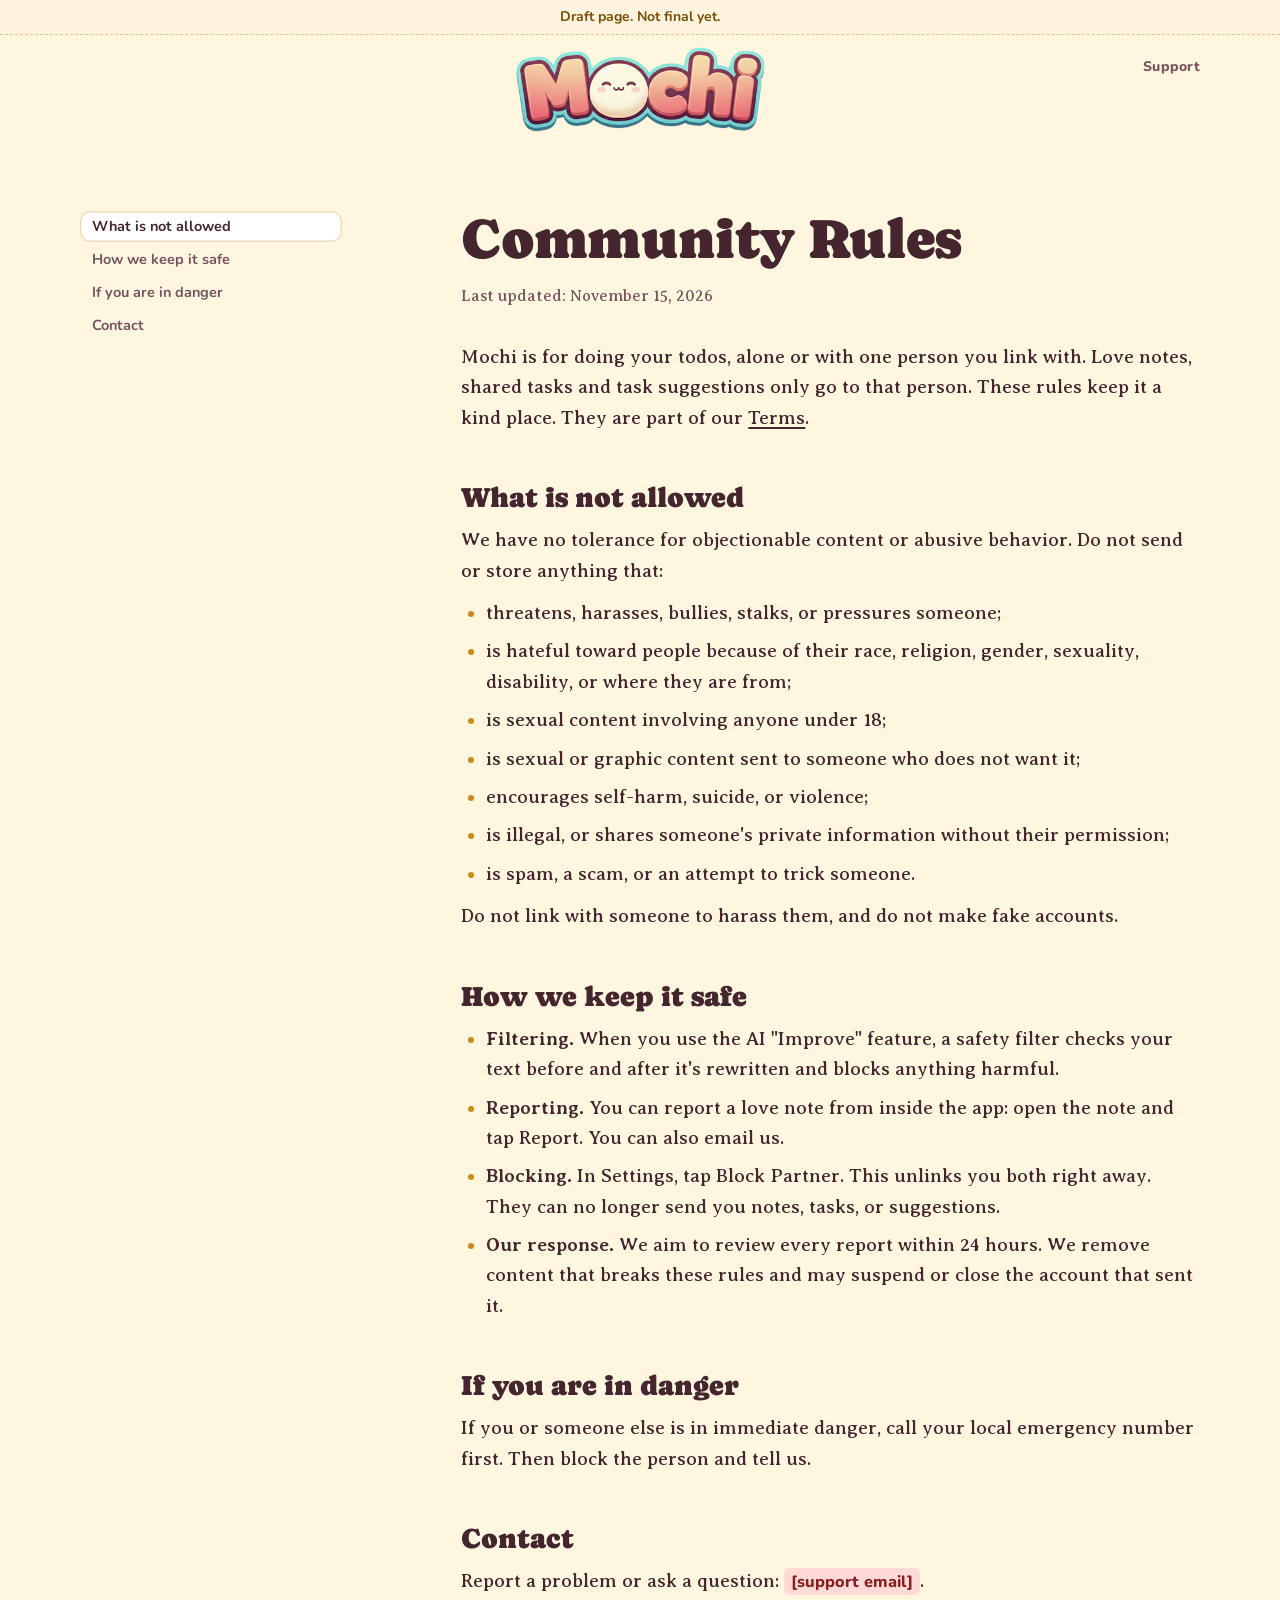
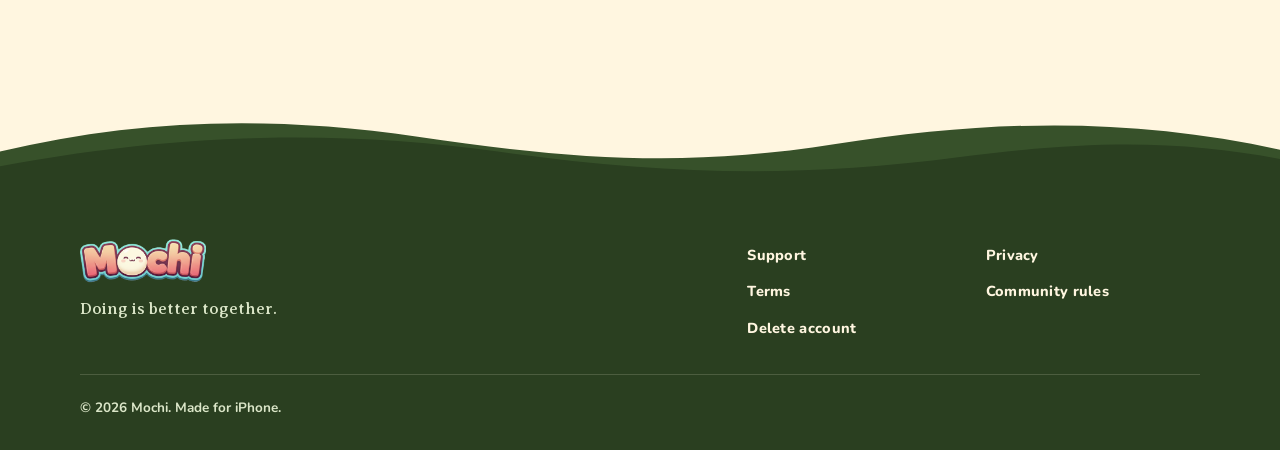
==== community/index.html @ d1d91e01 "Publish 2026-11-16 07:03" ====
<!DOCTYPE html><html lang="en"><head><meta charset="utf-8"><meta name="viewport" content="width=device-width, initial-scale=1, viewport-fit=cover"><title>Community rules · Mochi</title><meta name="description" content="The rules for notes and shared tasks in Mochi, and how to report or block."><meta name="robots" content="noindex"><link rel="canonical" href="https://mochitodo.com/community/"><meta property="og:title" content="Community rules"><meta property="og:description" content="The rules for notes and shared tasks in Mochi, and how to report or block."><meta property="og:type" content="website"><meta property="og:image" content="https://mochitodo.com/images/icon.jpg"><meta name="theme-color" content="#fff6e0"><link rel="icon" type="image/png" href="/favicon.png"><link rel="apple-touch-icon" href="/apple-touch-icon.png"><link rel="stylesheet" href="/_astro/Base._GW2SU9n.css"></head><body><div class="draft-banner" role="note">Draft page. Not final yet.</div><header class="site-header" data-astro-cid-nen7h5rs><div class="wrap bar" data-astro-cid-nen7h5rs><a class="brand" href="/" aria-label="Mochi home" data-astro-cid-nen7h5rs><img src="/images/logotype.png" alt="Mochi" width="118" height="41" data-astro-cid-nen7h5rs></a><nav aria-label="Main" data-astro-cid-nen7h5rs><a class="far" href="/support/" data-astro-cid-nen7h5rs>Support</a></nav></div></header><script>
  // The logo starts big at the top of the page and shrinks to its header size over the first
  // stretch of scrolling. Only the picture scales: the header's height never changes, so the
  // page under it never jumps. --logo-k is the scale, set straight from the scroll position.
  (function () {
    var header = document.querySelector(".site-header");
    if (!header) return;
    var waiting = false;
    function size() {
      waiting = false;
      var big = parseFloat(getComputedStyle(header).getPropertyValue("--logo-big")) || 1;
      var p = Math.min(Math.max(window.pageYOffset / 140, 0), 1);
      header.style.setProperty("--logo-k", (big - (big - 1) * p).toFixed(3));
    }
    function ask() { if (!waiting) { waiting = true; requestAnimationFrame(size); } }
    window.addEventListener("scroll", ask, { passive: true });
    window.addEventListener("resize", ask);
    size();
  })();
</script><main><div class="wrap reading"><nav class="reading-toc" id="toc" aria-label="On this page"></nav><article class="prose" id="prose"><h1>Community Rules</h1><p class="updated">Last updated: November 15, 2026</p><p>Mochi is for doing your todos, alone or with one person you link with. Love notes, shared tasks and task suggestions only go to that person. These rules keep it a kind place. They are part of our <a href="/eula/">Terms</a>.</p><h2>What is not allowed</h2><p>We have no tolerance for objectionable content or abusive behavior. Do not send or store anything that:</p><ul><li>threatens, harasses, bullies, stalks, or pressures someone;</li><li>is hateful toward people because of their race, religion, gender, sexuality, disability, or where they are from;</li><li>is sexual content involving anyone under 18;</li><li>is sexual or graphic content sent to someone who does not want it;</li><li>encourages self-harm, suicide, or violence;</li><li>is illegal, or shares someone's private information without their permission;</li><li>is spam, a scam, or an attempt to trick someone.</li></ul><p>Do not link with someone to harass them, and do not make fake accounts.</p><h2>How we keep it safe</h2><ul><li><b>Filtering.</b> When you use the AI "Improve" feature, a safety filter checks your text before and after it's rewritten and blocks anything harmful.</li><li><b>Reporting.</b> You can report a love note from inside the app: open the note and tap Report. You can also email us.</li><li><b>Blocking.</b> In Settings, tap Block Partner. This unlinks you both right away. They can no longer send you notes, tasks, or suggestions.</li><li><b>Our response.</b> We aim to review every report within 24 hours. We remove content that breaks these rules and may suspend or close the account that sent it.</li></ul><h2>If you are in danger</h2><p>If you or someone else is in immediate danger, call your local emergency number first. Then block the person and tell us.</p><h2>Contact</h2><p>Report a problem or ask a question: <mark class="todo">[support email]</mark>.</p></article></div></main><footer class="site-footer" data-astro-cid-jo6i4kqk><div class="edge" data-astro-cid-jo6i4kqk><div class="hill" aria-hidden="true" data-astro-cid-fsosadq3><svg viewBox="0 0 1440 90" preserveAspectRatio="none" data-astro-cid-fsosadq3><path fill="var(--moss)" d="M0 46C150 12 300 6 470 30c170 24 300 34 470 8 170-26 330-30 500 6V90H0z" data-astro-cid-fsosadq3></path></svg><svg viewBox="0 0 1440 90" preserveAspectRatio="none" data-astro-cid-fsosadq3><path fill="var(--moss-deep)" d="M0 62C200 26 380 22 560 46c180 24 330 30 520 6 150-19 250-18 360 2V90H0z" data-astro-cid-fsosadq3></path></svg></div></div><div class="ground" data-astro-cid-jo6i4kqk><div class="wrap inner" data-astro-cid-jo6i4kqk><div class="who" data-astro-cid-jo6i4kqk><img src="/images/logotype.png" alt="Mochi" width="126" height="44" data-astro-cid-jo6i4kqk><p id="foot-line" data-astro-cid-jo6i4kqk>Doing is better together.</p></div><nav aria-label="Footer" data-astro-cid-jo6i4kqk><ul data-astro-cid-jo6i4kqk><li data-astro-cid-jo6i4kqk><a href="/support/" data-astro-cid-jo6i4kqk>Support</a></li><li data-astro-cid-jo6i4kqk><a href="/privacy/" data-astro-cid-jo6i4kqk>Privacy</a></li><li data-astro-cid-jo6i4kqk><a href="/eula/" data-astro-cid-jo6i4kqk>Terms</a></li><li data-astro-cid-jo6i4kqk><a href="/community/" data-astro-cid-jo6i4kqk>Community rules</a></li><li data-astro-cid-jo6i4kqk><a href="/delete-account/" data-astro-cid-jo6i4kqk>Delete account</a></li></ul></nav><p class="fine" data-astro-cid-jo6i4kqk>© 2026 Mochi. Made for iPhone.</p></div></div></footer></body></html><script>
(function () {
  var toc = document.getElementById("toc"), prose = document.getElementById("prose");
  var heads = Array.prototype.filter.call(prose.querySelectorAll("h2"), function (h) { return !h.closest(".short"); });
  if (heads.length < 3) { toc.remove(); prose.style.gridColumn = "3 / span 8"; return; }
  var list = document.createElement("ol"), links = [];
  heads.forEach(function (h, i) {
    if (!h.id) h.id = (h.textContent || "part-" + i).toLowerCase().replace(/[^a-z0-9]+/g, "-").replace(/^-|-$/g, "");
    var a = document.createElement("a");
    a.href = "#" + h.id;
    a.textContent = h.textContent.replace(/^\d+\.\s*/, "");
    var li = document.createElement("li"); li.appendChild(a); list.appendChild(li); links.push(a);
  });
  toc.appendChild(list);
  // Mark the part being read: the last heading that has passed the top third of the window.
  var ticking = false;
  function mark() {
    ticking = false;
    var line = window.innerHeight * 0.33, current = 0;
    heads.forEach(function (h, i) { if (h.getBoundingClientRect().top < line) current = i; });
    links.forEach(function (a, i) { if (i === current) a.setAttribute("aria-current", "true"); else a.removeAttribute("aria-current"); });
  }
  window.addEventListener("scroll", function () { if (!ticking) { ticking = true; requestAnimationFrame(mark); } }, { passive: true });
  mark();
})();
</script>
---- _astro/Base._GW2SU9n.css ----
@font-face{font-family:Caprasimo;font-style:normal;font-display:swap;font-weight:400;src:url(/_astro/caprasimo-latin-400-normal.u3avbpQ7.woff2)format("woff2"),url(/_astro/caprasimo-latin-400-normal.CPOhBPz8.woff)format("woff")}@font-face{font-family:Averia Serif Libre;font-style:normal;font-display:swap;font-weight:400;src:url(/_astro/averia-serif-libre-latin-400-normal.B48ZlFjk.woff2)format("woff2"),url(/_astro/averia-serif-libre-latin-400-normal.YxHUUm7R.woff)format("woff")}@font-face{font-family:Averia Serif Libre;font-style:italic;font-display:swap;font-weight:400;src:url(/_astro/averia-serif-libre-latin-400-italic.D4iJQcRI.woff2)format("woff2"),url(/_astro/averia-serif-libre-latin-400-italic.CAQE7r4O.woff)format("woff")}@font-face{font-family:Averia Serif Libre;font-style:normal;font-display:swap;font-weight:700;src:url(/_astro/averia-serif-libre-latin-700-normal.Cs78DjWF.woff2)format("woff2"),url(/_astro/averia-serif-libre-latin-700-normal.CMD-jnEt.woff)format("woff")}@font-face{font-family:Permanent Marker;font-style:normal;font-display:swap;font-weight:400;src:url(/_astro/permanent-marker-latin-400-normal.BF23djCy.woff2)format("woff2"),url(/_astro/permanent-marker-latin-400-normal.BnZj5c41.woff)format("woff")}@font-face{font-family:Nunito;font-style:normal;font-display:swap;font-weight:700;src:url(/_astro/nunito-latin-700-normal.Dort48En.woff2)format("woff2"),url(/_astro/nunito-latin-700-normal.OcDqTBcA.woff)format("woff")}@font-face{font-family:Nunito;font-style:normal;font-display:swap;font-weight:800;src:url(/_astro/nunito-latin-800-normal.Dz8SOQK_.woff2)format("woff2"),url(/_astro/nunito-latin-800-normal.D-J0wlBY.woff)format("woff")}:root{--cream:#fff6e0;--cream-deep:#ffecc2;--paper:#fff;--ink:#45262f;--ink-soft:#775560;--line:#ecdcb8;--line-paper:#efe7da;--moss:#37512a;--moss-deep:#2a3f20;--moss-light:#56743c;--moss-ink:#dbe6c8;--leaf:#73d47d;--leaf-dark:#4fae5a;--leaf-ink:#143a22;--gold:#f5b329;--gold-dark:#cc8c14;--gold-ink:#4a2f00;--heart:#e8196a;--coral:#f0806f;--teal:#6fd3cd;--display:"Caprasimo", "Cooper Black", Georgia, serif;--text:"Averia Serif Libre", Georgia, "Times New Roman", serif;--ui:"Nunito", ui-rounded, -apple-system, BlinkMacSystemFont, "Helvetica Neue", Arial, sans-serif;--hand:"Permanent Marker", "Marker Felt", cursive;--mono:ui-monospace, "SF Mono", Menlo, monospace;--s1:4px;--s2:8px;--s3:12px;--s4:16px;--s5:24px;--s6:32px;--s7:48px;--s8:72px;--s9:112px;--wrap:1120px;--gutter:24px;--pad:clamp(20px, 4vw, 40px);--header:64px;--ease:cubic-bezier(.16, 1, .3, 1);--quick:.24s;--slow:.52s;--radius:22px;--focus:0 0 0 3px var(--cream), 0 0 0 6px var(--ink)}*,:before,:after{box-sizing:border-box}html{-webkit-text-size-adjust:100%;scroll-behavior:smooth;scroll-padding-top:calc(var(--header) + 20px);scrollbar-color:var(--gold) var(--cream-deep)}body{background:var(--cream);min-height:100dvh;color:var(--ink);font:400 19px/1.6 var(--text);-webkit-font-smoothing:antialiased;text-rendering:optimizelegibility;caret-color:var(--heart);accent-color:var(--heart);flex-direction:column;margin:0;display:flex}main{flex:1}::selection{background:var(--gold);color:var(--ink)}img,video{max-width:100%;height:auto;display:block}a{color:inherit;text-underline-offset:.18em;text-decoration-thickness:1.5px}a:hover{text-decoration-thickness:2.5px}button{font:inherit;color:inherit}:focus-visible{box-shadow:var(--focus);border-radius:8px;outline:none}[hidden]{display:none!important}h1,h2,h3{text-wrap:balance;margin:0}h1{font:400 clamp(40px, 6.2vw, 76px)/1.02 var(--display);letter-spacing:-.012em}h2{font:400 clamp(30px, 4vw, 46px)/1.06 var(--display);letter-spacing:-.008em}h3{font:700 21px/1.25 var(--text)}p{text-wrap:pretty;margin:0}strong,b{font-weight:700}.label{font:800 13px/1 var(--ui);letter-spacing:.08em;text-transform:uppercase}.wrap{width:100%;max-width:calc(var(--wrap) + 2 * var(--pad));padding-inline:var(--pad);margin-inline:auto}.grid{column-gap:var(--gutter);grid-template-columns:repeat(12,minmax(0,1fr));display:grid}.soft{color:var(--ink-soft)}.btn{--face:var(--leaf);--lip:var(--leaf-dark);--on:var(--leaf-ink);cursor:pointer;min-height:54px;font:800 15px/1 var(--ui);letter-spacing:.06em;text-transform:uppercase;color:var(--on);background:var(--face);box-shadow:0 5px 0 var(--lip);white-space:nowrap;transition:transform var(--quick) var(--ease), box-shadow var(--quick) var(--ease), background-color var(--quick) var(--ease);-webkit-tap-highlight-color:transparent;user-select:none;border:0;border-radius:999px;justify-content:center;align-items:center;gap:10px;padding:0 28px;text-decoration:none;display:inline-flex}.btn:hover{box-shadow:0 7px 0 var(--lip);transform:translateY(-2px)}.btn:active{box-shadow:0 1px 0 var(--lip);transition-duration:60ms;transform:translateY(4px)}.btn:focus-visible{box-shadow:0 5px 0 var(--lip), var(--focus);border-radius:999px}.btn.gold{--face:var(--gold);--lip:var(--gold-dark);--on:var(--gold-ink)}.btn.quiet{--face:var(--paper);--lip:var(--line);--on:var(--ink)}.btn.block{width:100%;display:flex}.btn.small{min-height:40px;box-shadow:0 4px 0 var(--lip);padding:0 18px;font-size:13px}.btn[aria-disabled=true],.btn:disabled{--face:#eadfc6;--lip:#cfc3a6;--on:#6b5a3c;cursor:default;pointer-events:none}.textlink{font:800 15px/1 var(--ui);letter-spacing:.02em}.draft-banner{color:#7a4f08;text-align:center;font:700 14px/1.3 var(--ui);background:#fdf3df;border-bottom:1.5px dashed #ebc77d;padding:8px 16px}mark.todo{color:#8a1f1f;font:800 .86em/1.2 var(--ui);background:#ffd9d6;border-radius:6px;padding:2px 7px}.reading{gap:var(--s7) var(--gutter);padding-block:var(--s8) var(--s9);grid-template-columns:minmax(0,1fr);display:grid}.reading-toc{display:none}.prose{max-width:68ch}.prose h1{margin-bottom:var(--s4);font-size:clamp(36px,5vw,56px)}.prose h2{font:400 28px/1.15 var(--display);letter-spacing:0;margin:var(--s7) 0 var(--s3);scroll-margin-top:calc(var(--header) + 24px)}.prose h3{font:700 20.5px/1.3 var(--text);margin:var(--s6) 0 var(--s2)}.prose p+p{margin-top:var(--s4)}.prose ul,.prose ol{margin:var(--s3) 0;padding-left:1.3em}.prose li+li{margin-top:var(--s2)}.prose li::marker{color:var(--gold-dark);font-weight:700}.prose .updated{color:var(--ink-soft);margin-bottom:var(--s6);font-size:16px}.prose .short{background:var(--paper);border:1.5px solid var(--line);border-radius:var(--radius);padding:var(--s5) var(--s5) var(--s5) var(--s6);margin-bottom:var(--s2);position:relative}.prose .short h2{font:400 24px/1.1 var(--display);margin:0 0 var(--s3)}.prose .short ul{margin:0;padding:0;list-style:none}.prose .short li{padding-left:34px;position:relative}.prose .short li:before{content:"";background:var(--leaf) url("data:image/svg+xml,%3Csvg xmlns='http://www.w3.org/2000/svg' viewBox='0 0 22 22'%3E%3Cpath d='M6 11.5l3.4 3.4L16.2 8' fill='none' stroke='%23143a22' stroke-width='2.4' stroke-linecap='round' stroke-linejoin='round'/%3E%3C/svg%3E") center/contain no-repeat;border-radius:7px;width:22px;height:22px;position:absolute;top:.2em;left:0}.prose .tablewrap{margin:var(--s4) 0;border:1.5px solid var(--line);background:var(--paper);border-radius:14px;overflow-x:auto}.prose table{border-collapse:collapse;width:100%;font-size:16.5px;line-height:1.5}.prose th,.prose td{text-align:left;vertical-align:top;border-bottom:1.5px solid var(--line-paper);padding:12px 16px}.prose tr:last-child td{border-bottom:0}.prose th{font:800 12.5px/1.2 var(--ui);letter-spacing:.08em;text-transform:uppercase;color:var(--ink-soft);background:#fffaf0}.prose td:first-child{font-weight:700}.prose .caps{font-size:16.5px}@media (width>=960px){.reading{grid-template-columns:repeat(12,minmax(0,1fr))}.reading-toc{top:calc(var(--header) + 32px);max-height:calc(100dvh - var(--header) - 64px);grid-column:1/span 3;align-self:start;display:block;position:sticky;overflow:auto}.reading-toc ol{gap:2px;margin:0;padding:0;list-style:none;display:grid}.reading-toc a{color:var(--ink-soft);font:700 14.5px/1.3 var(--ui);border-radius:10px;padding:6px 12px;text-decoration:none;display:block}.reading-toc a:hover{background:var(--cream-deep);color:var(--ink)}.reading-toc a[aria-current=true]{background:var(--paper);color:var(--ink);box-shadow:inset 0 0 0 1.5px var(--line)}.reading .prose{grid-column:5/span 8}}@media (prefers-reduced-motion:reduce){html{scroll-behavior:auto}*,:before,:after{transition-duration:1ms!important;animation-duration:1ms!important;animation-iteration-count:1!important}}.site-header[data-astro-cid-nen7h5rs]{--logo-big:2.1;z-index:20;background:var(--cream);margin-bottom:40px;position:sticky;top:0}.bar[data-astro-cid-nen7h5rs]{height:var(--header);grid-template-columns:1fr auto 1fr;align-items:center;display:grid}.brand[data-astro-cid-nen7h5rs]{grid-column:2}nav[data-astro-cid-nen7h5rs]{grid-column:3;justify-self:end;margin-right:-14px}.brand[data-astro-cid-nen7h5rs]{transition:transform var(--quick) var(--ease);border-radius:12px;display:block}.brand[data-astro-cid-nen7h5rs]:hover{transform:rotate(-3deg)scale(1.04)}.brand[data-astro-cid-nen7h5rs] img[data-astro-cid-nen7h5rs]{width:auto;height:41px;transform:scale(var(--logo-k,var(--logo-big)));transform-origin:50% 0}nav[data-astro-cid-nen7h5rs]{align-items:center;gap:4px;display:flex}nav[data-astro-cid-nen7h5rs] a[data-astro-cid-nen7h5rs]{height:40px;font:800 14px/1 var(--ui);letter-spacing:.02em;color:var(--ink-soft);transition:background-color var(--quick) var(--ease), color var(--quick) var(--ease);border-radius:999px;align-items:center;padding:0 14px;text-decoration:none;display:inline-flex}nav[data-astro-cid-nen7h5rs] a[data-astro-cid-nen7h5rs]:hover{background:var(--cream-deep);color:var(--ink)}nav[data-astro-cid-nen7h5rs] a[data-astro-cid-nen7h5rs]{white-space:nowrap}@media (width<=760px){.site-header[data-astro-cid-nen7h5rs]{--logo-big:1.7;margin-bottom:22px}nav[data-astro-cid-nen7h5rs] a[data-astro-cid-nen7h5rs].far{display:none}}.hill[data-astro-cid-fsosadq3]{height:clamp(40px,6.5vw,90px);margin-bottom:-1px;position:relative}.hill[data-astro-cid-fsosadq3] svg[data-astro-cid-fsosadq3]{width:100%;height:100%;display:block;position:absolute;inset:0}.edge[data-astro-cid-jo6i4kqk]{background:var(--cream)}.ground[data-astro-cid-jo6i4kqk]{background:var(--moss-deep);color:var(--cream);padding:var(--s7) 0 calc(var(--s6) + env(safe-area-inset-bottom))}.inner[data-astro-cid-jo6i4kqk]{gap:var(--s6) var(--gutter);grid-template-columns:repeat(12,minmax(0,1fr));align-items:start;display:grid}.who[data-astro-cid-jo6i4kqk]{grid-column:1/span 6}.who[data-astro-cid-jo6i4kqk] img[data-astro-cid-jo6i4kqk]{width:auto;height:44px}.who[data-astro-cid-jo6i4kqk] p[data-astro-cid-jo6i4kqk]{margin-top:var(--s3);color:var(--moss-ink);max-width:34ch;font-size:17px}nav[data-astro-cid-jo6i4kqk]{grid-column:8/span 5}ul[data-astro-cid-jo6i4kqk]{gap:6px var(--gutter);grid-template-columns:1fr 1fr;margin:0;padding:0;list-style:none;display:grid}a[data-astro-cid-jo6i4kqk]{font:800 14.5px/1.2 var(--ui);letter-spacing:.02em;color:var(--cream);padding:5px 0;text-decoration:none;display:inline-block}a[data-astro-cid-jo6i4kqk]:hover{text-underline-offset:4px;text-decoration:underline 2px}.fine[data-astro-cid-jo6i4kqk]{padding-top:var(--s5);color:var(--moss-ink);font:600 13.5px/1.4 var(--ui);border-top:1.5px solid #fff6e029;grid-column:1/-1}.site-footer :focus-visible{box-shadow:0 0 0 3px var(--moss-deep), 0 0 0 6px var(--cream)}@media (width<=720px){.who[data-astro-cid-jo6i4kqk],nav[data-astro-cid-jo6i4kqk]{grid-column:1/-1}}
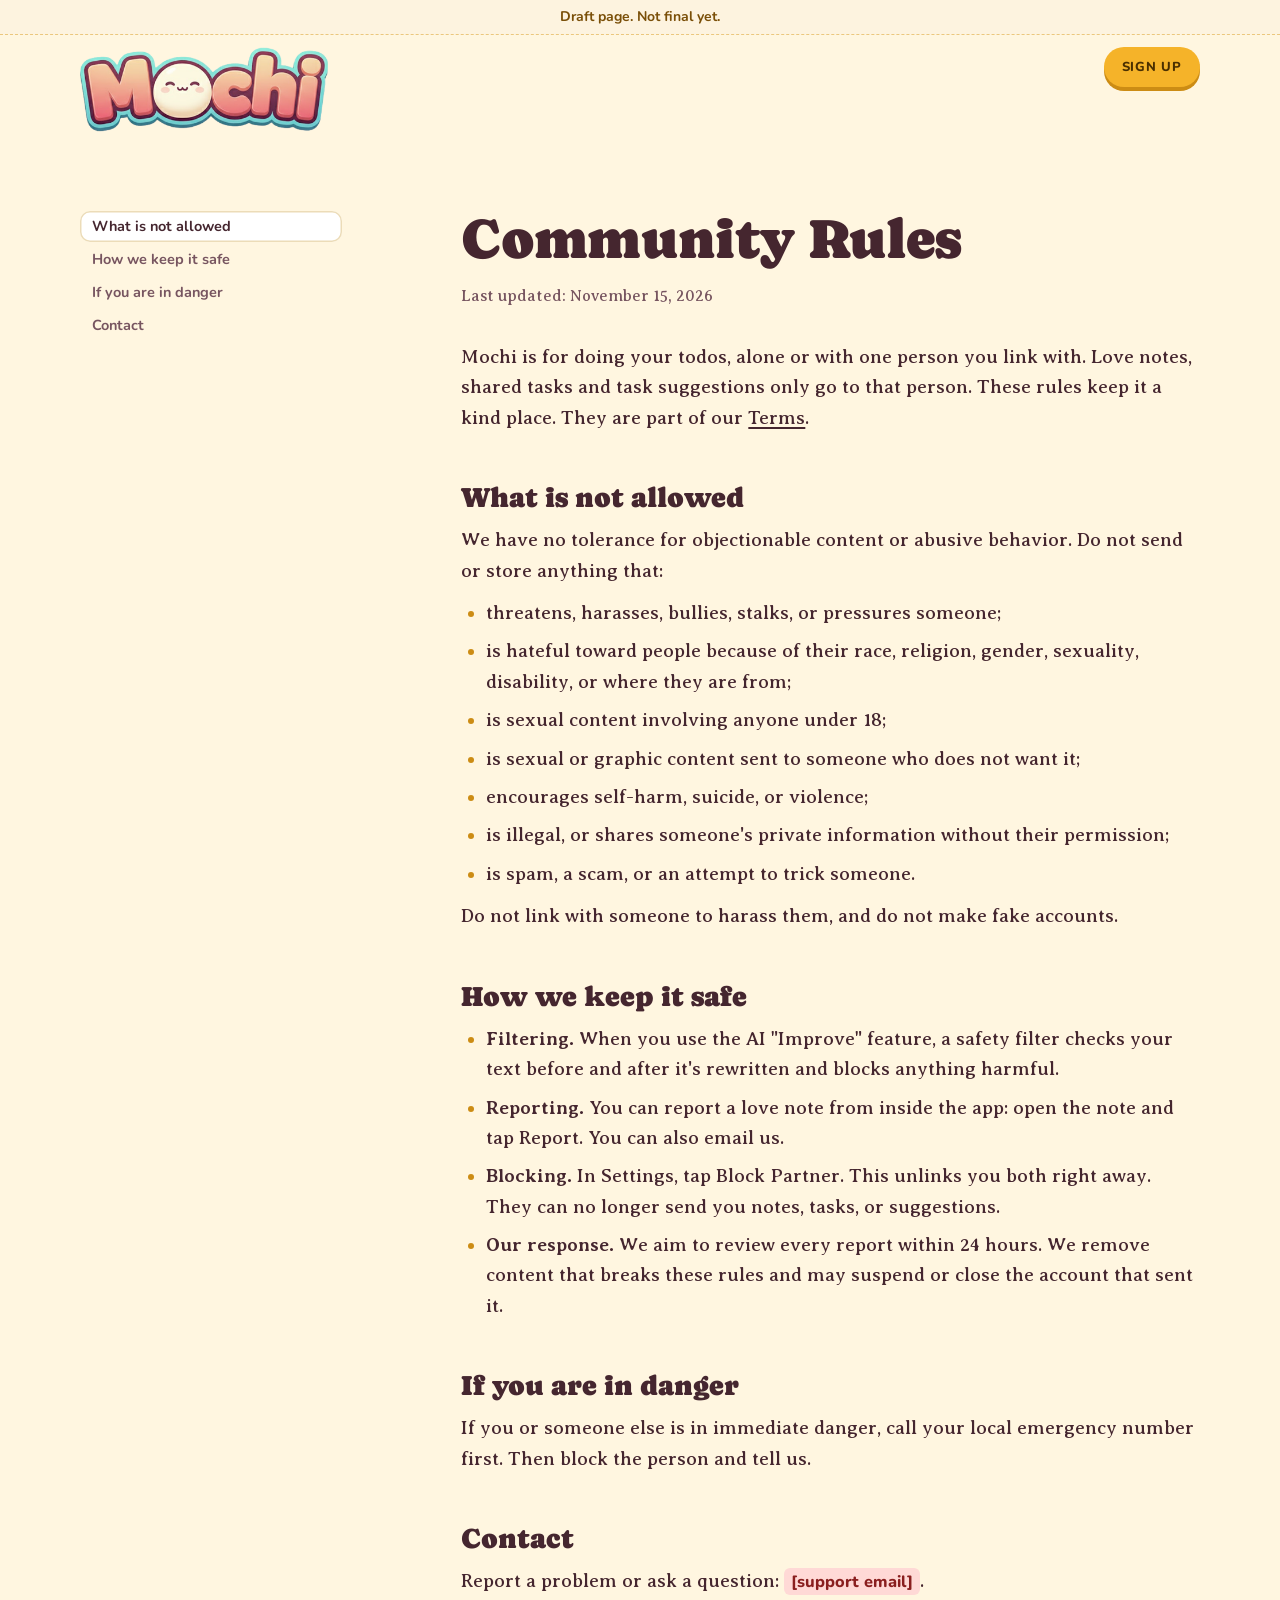
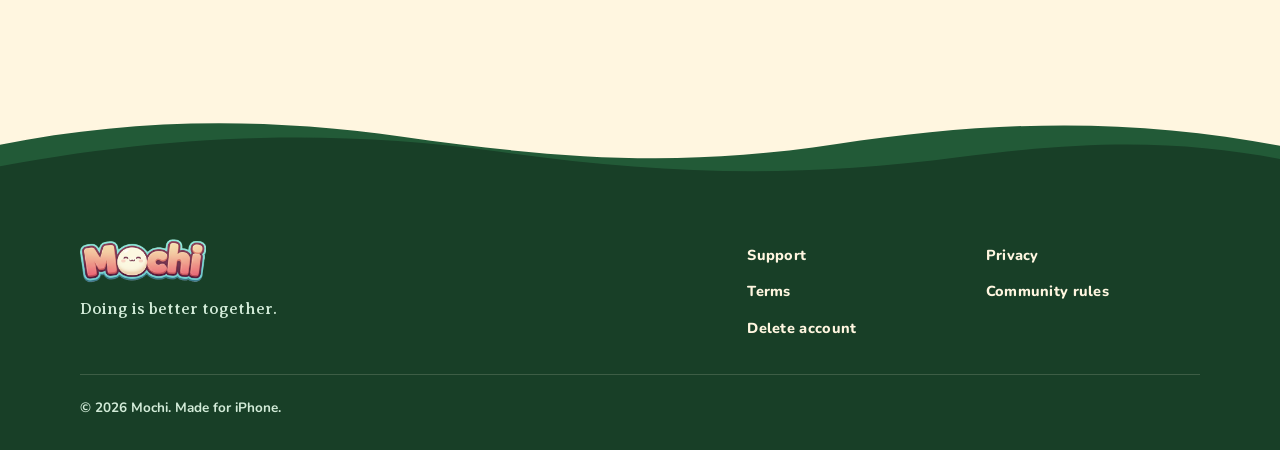
==== commit 435bc865: "Publish 2026-11-16 08:06" ====
--- a/community/index.html
+++ b/community/index.html
@@ -1,16 +1,24 @@
-<!DOCTYPE html><html lang="en"><head><meta charset="utf-8"><meta name="viewport" content="width=device-width, initial-scale=1, viewport-fit=cover"><title>Community rules · Mochi</title><meta name="description" content="The rules for notes and shared tasks in Mochi, and how to report or block."><meta name="robots" content="noindex"><link rel="canonical" href="https://mochitodo.com/community/"><meta property="og:title" content="Community rules"><meta property="og:description" content="The rules for notes and shared tasks in Mochi, and how to report or block."><meta property="og:type" content="website"><meta property="og:image" content="https://mochitodo.com/images/icon.jpg"><meta name="theme-color" content="#fff6e0"><link rel="icon" type="image/png" href="/favicon.png"><link rel="apple-touch-icon" href="/apple-touch-icon.png"><link rel="stylesheet" href="/_astro/Base._GW2SU9n.css"></head><body><div class="draft-banner" role="note">Draft page. Not final yet.</div><header class="site-header" data-astro-cid-nen7h5rs><div class="wrap bar" data-astro-cid-nen7h5rs><a class="brand" href="/" aria-label="Mochi home" data-astro-cid-nen7h5rs><img src="/images/logotype.png" alt="Mochi" width="118" height="41" data-astro-cid-nen7h5rs></a><nav aria-label="Main" data-astro-cid-nen7h5rs><a class="far" href="/support/" data-astro-cid-nen7h5rs>Support</a></nav></div></header><script>
+<!DOCTYPE html><html lang="en"><head><meta charset="utf-8"><meta name="viewport" content="width=device-width, initial-scale=1, viewport-fit=cover"><title>Community rules · Mochi</title><meta name="description" content="The rules for notes and shared tasks in Mochi, and how to report or block."><meta name="robots" content="noindex"><link rel="canonical" href="https://mochitodo.com/community/"><meta property="og:title" content="Community rules"><meta property="og:description" content="The rules for notes and shared tasks in Mochi, and how to report or block."><meta property="og:type" content="website"><meta property="og:image" content="https://mochitodo.com/images/icon.jpg"><meta name="theme-color" content="#fff6e0"><link rel="icon" type="image/png" href="/favicon.png"><link rel="apple-touch-icon" href="/apple-touch-icon.png"><link rel="stylesheet" href="/_astro/Base.DUYU4nqW.css"></head><body><div class="draft-banner" role="note">Draft page. Not final yet.</div><header class="site-header" data-astro-cid-nen7h5rs><div class="wrap bar" data-astro-cid-nen7h5rs><a class="brand" href="/" aria-label="Mochi home" data-astro-cid-nen7h5rs><img src="/images/logotype.png" alt="Mochi" width="118" height="41" data-astro-cid-nen7h5rs></a><nav aria-label="Main" data-astro-cid-nen7h5rs><a class="far" href="/support/" data-astro-cid-nen7h5rs>Support</a><a class="btn gold small nav-cta" href="/#get" data-request-access tabindex="-1" aria-hidden="true" data-astro-cid-nen7h5rs>Sign up</a></nav></div></header><script>
   // The logo starts big at the top of the page and shrinks to its header size over the first
   // stretch of scrolling. Only the picture scales: the header's height never changes, so the
   // page under it never jumps. --logo-k is the scale, set straight from the scroll position.
   (function () {
     var header = document.querySelector(".site-header");
     if (!header) return;
-    var waiting = false;
+    var waiting = false, cta = header.querySelector(".nav-cta"), support = header.querySelector("nav a.far");
+    var hero = document.querySelector(".hero");
     function size() {
       waiting = false;
       var big = parseFloat(getComputedStyle(header).getPropertyValue("--logo-big")) || 1;
       var p = Math.min(Math.max(window.pageYOffset / 140, 0), 1);
       header.style.setProperty("--logo-k", (big - (big - 1) * p).toFixed(3));
+      // Past the hero (or the first stretch of a page without one): swap Support for the button.
+      if (!cta) return;
+      var past = hero ? hero.getBoundingClientRect().bottom < header.offsetHeight : window.pageYOffset > 320;
+      if (past === header.classList.contains("cta-on")) return;
+      header.classList.toggle("cta-on", past);
+      cta.setAttribute("aria-hidden", past ? "false" : "true"); cta.tabIndex = past ? 0 : -1;
+      if (support) { support.setAttribute("aria-hidden", past ? "true" : "false"); support.tabIndex = past ? -1 : 0; }
     }
     function ask() { if (!waiting) { waiting = true; requestAnimationFrame(size); } }
     window.addEventListener("scroll", ask, { passive: true });
--- a/_astro/Base.DUYU4nqW.css
+++ b/_astro/Base.DUYU4nqW.css
@@ -0,0 +1 @@
+@font-face{font-family:Caprasimo;font-style:normal;font-display:swap;font-weight:400;src:url(/_astro/caprasimo-latin-400-normal.u3avbpQ7.woff2)format("woff2"),url(/_astro/caprasimo-latin-400-normal.CPOhBPz8.woff)format("woff")}@font-face{font-family:Averia Serif Libre;font-style:normal;font-display:swap;font-weight:400;src:url(/_astro/averia-serif-libre-latin-400-normal.B48ZlFjk.woff2)format("woff2"),url(/_astro/averia-serif-libre-latin-400-normal.YxHUUm7R.woff)format("woff")}@font-face{font-family:Averia Serif Libre;font-style:italic;font-display:swap;font-weight:400;src:url(/_astro/averia-serif-libre-latin-400-italic.D4iJQcRI.woff2)format("woff2"),url(/_astro/averia-serif-libre-latin-400-italic.CAQE7r4O.woff)format("woff")}@font-face{font-family:Averia Serif Libre;font-style:normal;font-display:swap;font-weight:700;src:url(/_astro/averia-serif-libre-latin-700-normal.Cs78DjWF.woff2)format("woff2"),url(/_astro/averia-serif-libre-latin-700-normal.CMD-jnEt.woff)format("woff")}@font-face{font-family:Permanent Marker;font-style:normal;font-display:swap;font-weight:400;src:url(/_astro/permanent-marker-latin-400-normal.BF23djCy.woff2)format("woff2"),url(/_astro/permanent-marker-latin-400-normal.BnZj5c41.woff)format("woff")}@font-face{font-family:Nunito;font-style:normal;font-display:swap;font-weight:700;src:url(/_astro/nunito-latin-700-normal.Dort48En.woff2)format("woff2"),url(/_astro/nunito-latin-700-normal.OcDqTBcA.woff)format("woff")}@font-face{font-family:Nunito;font-style:normal;font-display:swap;font-weight:800;src:url(/_astro/nunito-latin-800-normal.Dz8SOQK_.woff2)format("woff2"),url(/_astro/nunito-latin-800-normal.D-J0wlBY.woff)format("woff")}:root{--cream:#fff6e0;--cream-deep:#ffecc2;--paper:#fff;--ink:#45262f;--ink-soft:#775560;--line:#ecdcb8;--line-paper:#efe7da;--moss:#225a37;--moss-deep:#183f27;--moss-light:#33794b;--moss-ink:#d2ebd8;--leaf:#73d47d;--leaf-dark:#4fae5a;--leaf-ink:#143a22;--gold:#f5b329;--gold-dark:#cc8c14;--gold-ink:#4a2f00;--heart:#e8196a;--coral:#f0806f;--teal:#6fd3cd;--display:"Caprasimo", "Cooper Black", Georgia, serif;--text:"Averia Serif Libre", Georgia, "Times New Roman", serif;--ui:"Nunito", ui-rounded, -apple-system, BlinkMacSystemFont, "Helvetica Neue", Arial, sans-serif;--hand:"Permanent Marker", "Marker Felt", cursive;--mono:ui-monospace, "SF Mono", Menlo, monospace;--s1:4px;--s2:8px;--s3:12px;--s4:16px;--s5:24px;--s6:32px;--s7:48px;--s8:72px;--s9:112px;--wrap:1120px;--gutter:24px;--pad:clamp(20px, 4vw, 40px);--header:64px;--ease:cubic-bezier(.16, 1, .3, 1);--quick:.24s;--slow:.52s;--radius:22px;--focus:0 0 0 3px var(--cream), 0 0 0 6px var(--ink)}*,:before,:after{box-sizing:border-box}html{-webkit-text-size-adjust:100%;scroll-behavior:smooth;scroll-padding-top:calc(var(--header) + 20px);scrollbar-color:var(--gold) var(--cream-deep)}body{background:var(--cream);min-height:100dvh;color:var(--ink);font:400 19px/1.6 var(--text);-webkit-font-smoothing:antialiased;text-rendering:optimizelegibility;caret-color:var(--heart);accent-color:var(--heart);flex-direction:column;margin:0;display:flex}main{flex:1}::selection{background:var(--gold);color:var(--ink)}img,video{max-width:100%;height:auto;display:block}a{color:inherit;text-underline-offset:.18em;text-decoration-thickness:1.5px}a:hover{text-decoration-thickness:2.5px}button{font:inherit;color:inherit}:focus-visible{box-shadow:var(--focus);border-radius:8px;outline:none}[hidden]{display:none!important}h1,h2,h3{text-wrap:balance;margin:0}h1{font:400 clamp(40px, 6.2vw, 76px)/1.02 var(--display);letter-spacing:-.012em}h2{font:400 clamp(30px, 4vw, 46px)/1.06 var(--display);letter-spacing:-.008em}h3{font:700 21px/1.25 var(--text)}p{text-wrap:pretty;margin:0}strong,b{font-weight:700}.label{font:800 13px/1 var(--ui);letter-spacing:.08em;text-transform:uppercase}.wrap{width:100%;max-width:calc(var(--wrap) + 2 * var(--pad));padding-inline:var(--pad);margin-inline:auto}.grid{column-gap:var(--gutter);grid-template-columns:repeat(12,minmax(0,1fr));display:grid}.soft{color:var(--ink-soft)}.btn{--face:var(--leaf);--lip:var(--leaf-dark);--on:var(--leaf-ink);cursor:pointer;min-height:54px;font:800 15px/1 var(--ui);letter-spacing:.06em;text-transform:uppercase;color:var(--on);background:var(--face);box-shadow:0 5px 0 var(--lip);white-space:nowrap;transition:transform var(--quick) var(--ease), box-shadow var(--quick) var(--ease), background-color var(--quick) var(--ease);-webkit-tap-highlight-color:transparent;user-select:none;border:0;border-radius:999px;justify-content:center;align-items:center;gap:10px;padding:0 28px;text-decoration:none;display:inline-flex}.btn:hover{box-shadow:0 7px 0 var(--lip);transform:translateY(-2px)}.btn:active{box-shadow:0 1px 0 var(--lip);transition-duration:60ms;transform:translateY(4px)}.btn:focus-visible{box-shadow:0 5px 0 var(--lip), var(--focus);border-radius:999px}.btn.gold{--face:var(--gold);--lip:var(--gold-dark);--on:var(--gold-ink)}.btn.quiet{--face:var(--paper);--lip:var(--line);--on:var(--ink)}.btn.block{width:100%;display:flex}.btn.small{min-height:40px;box-shadow:0 4px 0 var(--lip);padding:0 18px;font-size:13px}.btn[aria-disabled=true],.btn:disabled{--face:#eadfc6;--lip:#cfc3a6;--on:#6b5a3c;cursor:default;pointer-events:none}.textlink{font:800 15px/1 var(--ui);letter-spacing:.02em}.draft-banner{color:#7a4f08;text-align:center;font:700 14px/1.3 var(--ui);background:#fdf3df;border-bottom:1.5px dashed #ebc77d;padding:8px 16px}mark.todo{color:#8a1f1f;font:800 .86em/1.2 var(--ui);background:#ffd9d6;border-radius:6px;padding:2px 7px}.reading{gap:var(--s7) var(--gutter);padding-block:var(--s8) var(--s9);grid-template-columns:minmax(0,1fr);display:grid}.reading-toc{display:none}.prose{max-width:68ch}.prose h1{margin-bottom:var(--s4);font-size:clamp(36px,5vw,56px)}.prose h2{font:400 28px/1.15 var(--display);letter-spacing:0;margin:var(--s7) 0 var(--s3);scroll-margin-top:calc(var(--header) + 24px)}.prose h3{font:700 20.5px/1.3 var(--text);margin:var(--s6) 0 var(--s2)}.prose p+p{margin-top:var(--s4)}.prose ul,.prose ol{margin:var(--s3) 0;padding-left:1.3em}.prose li+li{margin-top:var(--s2)}.prose li::marker{color:var(--gold-dark);font-weight:700}.prose .updated{color:var(--ink-soft);margin-bottom:var(--s6);font-size:16px}.prose .short{background:var(--paper);border:1.5px solid var(--line);border-radius:var(--radius);padding:var(--s5) var(--s5) var(--s5) var(--s6);margin-bottom:var(--s2);position:relative}.prose .short h2{font:400 24px/1.1 var(--display);margin:0 0 var(--s3)}.prose .short ul{margin:0;padding:0;list-style:none}.prose .short li{padding-left:34px;position:relative}.prose .short li:before{content:"";background:var(--leaf) url("data:image/svg+xml,%3Csvg xmlns='http://www.w3.org/2000/svg' viewBox='0 0 22 22'%3E%3Cpath d='M6 11.5l3.4 3.4L16.2 8' fill='none' stroke='%23143a22' stroke-width='2.4' stroke-linecap='round' stroke-linejoin='round'/%3E%3C/svg%3E") center/contain no-repeat;border-radius:7px;width:22px;height:22px;position:absolute;top:.2em;left:0}.prose .tablewrap{margin:var(--s4) 0;border:1.5px solid var(--line);background:var(--paper);border-radius:14px;overflow-x:auto}.prose table{border-collapse:collapse;width:100%;font-size:16.5px;line-height:1.5}.prose th,.prose td{text-align:left;vertical-align:top;border-bottom:1.5px solid var(--line-paper);padding:12px 16px}.prose tr:last-child td{border-bottom:0}.prose th{font:800 12.5px/1.2 var(--ui);letter-spacing:.08em;text-transform:uppercase;color:var(--ink-soft);background:#fffaf0}.prose td:first-child{font-weight:700}.prose .caps{font-size:16.5px}@media (width>=960px){.reading{grid-template-columns:repeat(12,minmax(0,1fr))}.reading-toc{top:calc(var(--header) + 32px);max-height:calc(100dvh - var(--header) - 64px);grid-column:1/span 3;align-self:start;display:block;position:sticky;overflow:auto}.reading-toc ol{gap:2px;margin:0;padding:0;list-style:none;display:grid}.reading-toc a{color:var(--ink-soft);font:700 14.5px/1.3 var(--ui);border-radius:10px;padding:6px 12px;text-decoration:none;display:block}.reading-toc a:hover{background:var(--cream-deep);color:var(--ink)}.reading-toc a[aria-current=true]{background:var(--paper);color:var(--ink);box-shadow:inset 0 0 0 1.5px var(--line)}.reading .prose{grid-column:5/span 8}}@media (prefers-reduced-motion:reduce){html{scroll-behavior:auto}*,:before,:after{transition-duration:1ms!important;animation-duration:1ms!important;animation-iteration-count:1!important}}.site-header[data-astro-cid-nen7h5rs]{--logo-big:2.1;z-index:20;background:var(--cream);margin-bottom:40px;position:sticky;top:0}.bar[data-astro-cid-nen7h5rs]{height:var(--header);grid-template-columns:1fr auto 1fr;align-items:center;display:grid}.brand[data-astro-cid-nen7h5rs]{grid-column:2}nav[data-astro-cid-nen7h5rs]{grid-column:3;justify-self:end;margin-right:-14px}.brand[data-astro-cid-nen7h5rs]{transition:transform var(--quick) var(--ease);border-radius:12px;display:block}.brand[data-astro-cid-nen7h5rs]:hover{transform:rotate(-3deg)scale(1.04)}.brand[data-astro-cid-nen7h5rs] img[data-astro-cid-nen7h5rs]{width:auto;height:41px;transform:scale(var(--logo-k,var(--logo-big)));transform-origin:50% 0}nav[data-astro-cid-nen7h5rs]{place-items:center end;display:grid}nav[data-astro-cid-nen7h5rs]>[data-astro-cid-nen7h5rs]{transition:opacity var(--quick) var(--ease), transform var(--slow) var(--ease), visibility 0s linear var(--quick);grid-area:1/1}.nav-cta[data-astro-cid-nen7h5rs]{opacity:0;visibility:hidden;margin-right:14px;transform:translateY(-6px)}.site-header.cta-on .nav-cta[data-astro-cid-nen7h5rs]{opacity:1;visibility:visible;transition-delay:0s;transform:none}.site-header.cta-on nav[data-astro-cid-nen7h5rs] a[data-astro-cid-nen7h5rs].far{opacity:0;visibility:hidden;transform:translateY(6px)}nav[data-astro-cid-nen7h5rs] a[data-astro-cid-nen7h5rs]:not(.btn){height:40px;font:800 14px/1 var(--ui);letter-spacing:.02em;color:var(--ink-soft);transition:background-color var(--quick) var(--ease), color var(--quick) var(--ease);border-radius:999px;align-items:center;padding:0 14px;text-decoration:none;display:inline-flex}nav[data-astro-cid-nen7h5rs] a[data-astro-cid-nen7h5rs]:not(.btn):hover{background:var(--cream-deep);color:var(--ink)}nav[data-astro-cid-nen7h5rs] a[data-astro-cid-nen7h5rs]{white-space:nowrap}@media (width>=761px){.brand[data-astro-cid-nen7h5rs]{grid-column:1;justify-self:start}.brand[data-astro-cid-nen7h5rs] img[data-astro-cid-nen7h5rs]{transform-origin:0 0}}@media (width<=760px){.site-header[data-astro-cid-nen7h5rs]{--logo-big:1.7;margin-bottom:22px}nav[data-astro-cid-nen7h5rs] a[data-astro-cid-nen7h5rs].far{display:none}}.hill[data-astro-cid-fsosadq3]{height:clamp(40px,6.5vw,90px);margin-bottom:-1px;position:relative;overflow:hidden}.hill[data-astro-cid-fsosadq3] svg[data-astro-cid-fsosadq3]{width:100%;height:100%;display:block;position:absolute;inset:0}.hill[data-astro-cid-fsosadq3] svg[data-astro-cid-fsosadq3]:first-child:not(:last-child){width:auto;left:-32px;right:-32px}.edge[data-astro-cid-jo6i4kqk]{background:var(--cream)}.ground[data-astro-cid-jo6i4kqk]{background:var(--moss-deep);color:var(--cream);padding:var(--s7) 0 calc(var(--s6) + env(safe-area-inset-bottom))}.inner[data-astro-cid-jo6i4kqk]{gap:var(--s6) var(--gutter);grid-template-columns:repeat(12,minmax(0,1fr));align-items:start;display:grid}.who[data-astro-cid-jo6i4kqk]{grid-column:1/span 6}.who[data-astro-cid-jo6i4kqk] img[data-astro-cid-jo6i4kqk]{width:auto;height:44px}.who[data-astro-cid-jo6i4kqk] p[data-astro-cid-jo6i4kqk]{margin-top:var(--s3);color:var(--moss-ink);max-width:34ch;font-size:17px}nav[data-astro-cid-jo6i4kqk]{grid-column:8/span 5}ul[data-astro-cid-jo6i4kqk]{gap:6px var(--gutter);grid-template-columns:1fr 1fr;margin:0;padding:0;list-style:none;display:grid}a[data-astro-cid-jo6i4kqk]{font:800 14.5px/1.2 var(--ui);letter-spacing:.02em;color:var(--cream);padding:5px 0;text-decoration:none;display:inline-block}a[data-astro-cid-jo6i4kqk]:hover{text-underline-offset:4px;text-decoration:underline 2px}.fine[data-astro-cid-jo6i4kqk]{padding-top:var(--s5);color:var(--moss-ink);font:600 13.5px/1.4 var(--ui);border-top:1.5px solid #fff6e029;grid-column:1/-1}.site-footer :focus-visible{box-shadow:0 0 0 3px var(--moss-deep), 0 0 0 6px var(--cream)}@media (width<=720px){.who[data-astro-cid-jo6i4kqk],nav[data-astro-cid-jo6i4kqk]{grid-column:1/-1}}
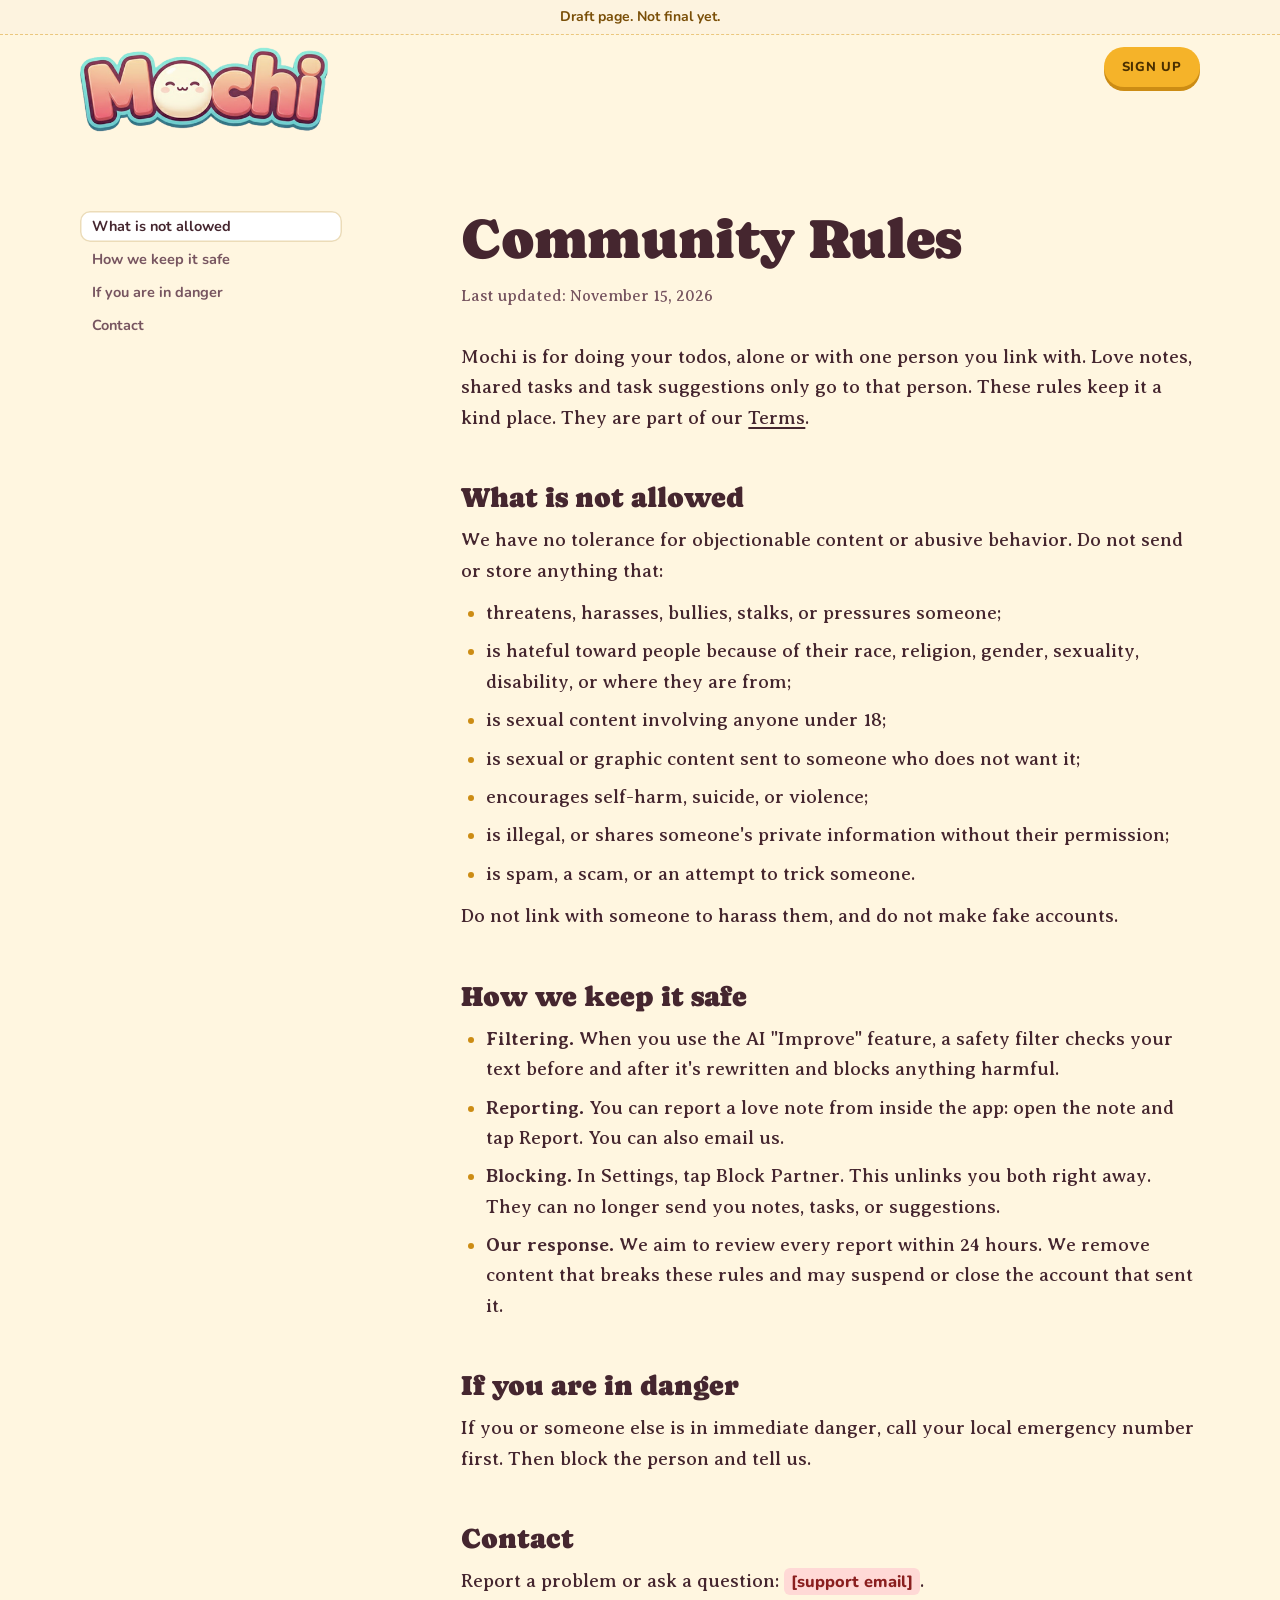
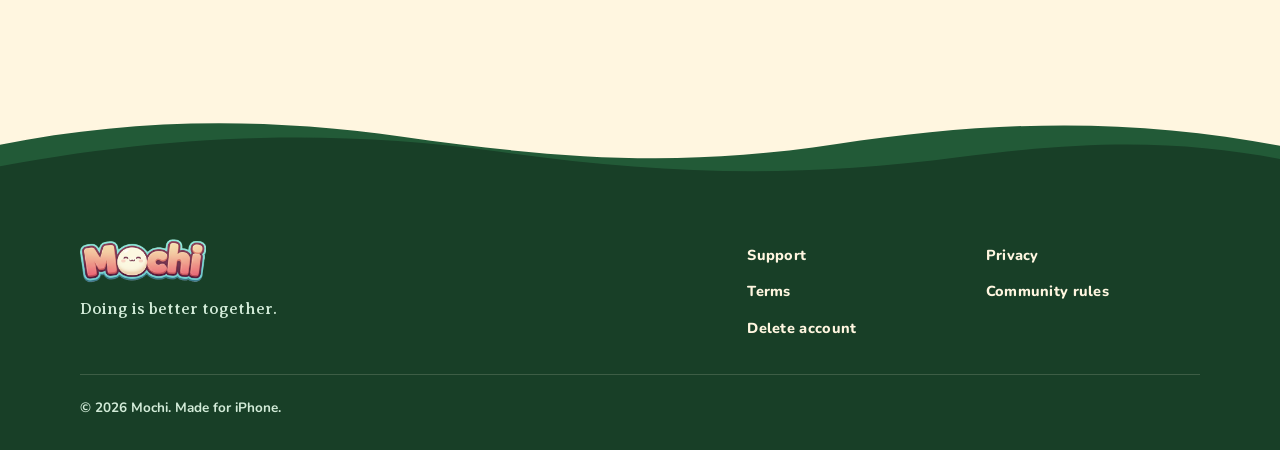
==== commit 24d2e032: "Publish 2026-11-16 10:58" ====
--- a/community/index.html
+++ b/community/index.html
@@ -1,4 +1,4 @@
-<!DOCTYPE html><html lang="en"><head><meta charset="utf-8"><meta name="viewport" content="width=device-width, initial-scale=1, viewport-fit=cover"><title>Community rules · Mochi</title><meta name="description" content="The rules for notes and shared tasks in Mochi, and how to report or block."><meta name="robots" content="noindex"><link rel="canonical" href="https://mochitodo.com/community/"><meta property="og:title" content="Community rules"><meta property="og:description" content="The rules for notes and shared tasks in Mochi, and how to report or block."><meta property="og:type" content="website"><meta property="og:image" content="https://mochitodo.com/images/icon.jpg"><meta name="theme-color" content="#fff6e0"><link rel="icon" type="image/png" href="/favicon.png"><link rel="apple-touch-icon" href="/apple-touch-icon.png"><link rel="stylesheet" href="/_astro/Base.DUYU4nqW.css"></head><body><div class="draft-banner" role="note">Draft page. Not final yet.</div><header class="site-header" data-astro-cid-nen7h5rs><div class="wrap bar" data-astro-cid-nen7h5rs><a class="brand" href="/" aria-label="Mochi home" data-astro-cid-nen7h5rs><img src="/images/logotype.png" alt="Mochi" width="118" height="41" data-astro-cid-nen7h5rs></a><nav aria-label="Main" data-astro-cid-nen7h5rs><a class="far" href="/support/" data-astro-cid-nen7h5rs>Support</a><a class="btn gold small nav-cta" href="/#get" data-request-access tabindex="-1" aria-hidden="true" data-astro-cid-nen7h5rs>Sign up</a></nav></div></header><script>
+<!DOCTYPE html><html lang="en"><head><meta charset="utf-8"><meta name="viewport" content="width=device-width, initial-scale=1, viewport-fit=cover"><title>Community rules · Mochi</title><meta name="description" content="The rules for notes and shared tasks in Mochi, and how to report or block."><meta name="robots" content="noindex"><link rel="canonical" href="https://mochitodo.com/community/"><meta property="og:title" content="Community rules"><meta property="og:description" content="The rules for notes and shared tasks in Mochi, and how to report or block."><meta property="og:type" content="website"><meta property="og:image" content="https://mochitodo.com/images/icon.jpg"><meta name="theme-color" content="#fff6e0"><link rel="icon" type="image/png" href="/favicon.png"><link rel="apple-touch-icon" href="/apple-touch-icon.png"><link rel="stylesheet" href="/_astro/Base.DVQUBK1T.css"></head><body><div class="draft-banner" role="note">Draft page. Not final yet.</div><header class="site-header" data-astro-cid-nen7h5rs><div class="wrap bar" data-astro-cid-nen7h5rs><a class="brand" href="/" aria-label="Mochi home" data-astro-cid-nen7h5rs><img src="/images/logotype.png" alt="Mochi" width="118" height="41" data-astro-cid-nen7h5rs></a><nav aria-label="Main" data-astro-cid-nen7h5rs><a class="far" href="/support/" data-astro-cid-nen7h5rs>Support</a><a class="btn gold small nav-cta" href="/#get" data-request-access tabindex="-1" aria-hidden="true" data-astro-cid-nen7h5rs>Sign up</a></nav></div></header><script>
   // The logo starts big at the top of the page and shrinks to its header size over the first
   // stretch of scrolling. Only the picture scales: the header's height never changes, so the
   // page under it never jumps. --logo-k is the scale, set straight from the scroll position.
--- a/_astro/Base.DVQUBK1T.css
+++ b/_astro/Base.DVQUBK1T.css
@@ -0,0 +1 @@
+@font-face{font-family:Caprasimo;font-style:normal;font-display:swap;font-weight:400;src:url(/_astro/caprasimo-latin-400-normal.u3avbpQ7.woff2)format("woff2"),url(/_astro/caprasimo-latin-400-normal.CPOhBPz8.woff)format("woff")}@font-face{font-family:Averia Serif Libre;font-style:normal;font-display:swap;font-weight:400;src:url(/_astro/averia-serif-libre-latin-400-normal.B48ZlFjk.woff2)format("woff2"),url(/_astro/averia-serif-libre-latin-400-normal.YxHUUm7R.woff)format("woff")}@font-face{font-family:Averia Serif Libre;font-style:italic;font-display:swap;font-weight:400;src:url(/_astro/averia-serif-libre-latin-400-italic.D4iJQcRI.woff2)format("woff2"),url(/_astro/averia-serif-libre-latin-400-italic.CAQE7r4O.woff)format("woff")}@font-face{font-family:Averia Serif Libre;font-style:normal;font-display:swap;font-weight:700;src:url(/_astro/averia-serif-libre-latin-700-normal.Cs78DjWF.woff2)format("woff2"),url(/_astro/averia-serif-libre-latin-700-normal.CMD-jnEt.woff)format("woff")}@font-face{font-family:Permanent Marker;font-style:normal;font-display:swap;font-weight:400;src:url(/_astro/permanent-marker-latin-400-normal.BF23djCy.woff2)format("woff2"),url(/_astro/permanent-marker-latin-400-normal.BnZj5c41.woff)format("woff")}@font-face{font-family:Nunito;font-style:normal;font-display:swap;font-weight:700;src:url(/_astro/nunito-latin-700-normal.Dort48En.woff2)format("woff2"),url(/_astro/nunito-latin-700-normal.OcDqTBcA.woff)format("woff")}@font-face{font-family:Nunito;font-style:normal;font-display:swap;font-weight:800;src:url(/_astro/nunito-latin-800-normal.Dz8SOQK_.woff2)format("woff2"),url(/_astro/nunito-latin-800-normal.D-J0wlBY.woff)format("woff")}:root{--cream:#fff6e0;--cream-deep:#ffecc2;--paper:#fff;--ink:#45262f;--ink-soft:#775560;--line:#ecdcb8;--line-paper:#efe7da;--moss:#225a37;--moss-deep:#183f27;--moss-light:#33794b;--moss-ink:#d2ebd8;--leaf:#73d47d;--leaf-dark:#4fae5a;--leaf-ink:#143a22;--gold:#f5b329;--gold-dark:#cc8c14;--gold-ink:#4a2f00;--heart:#e8196a;--coral:#f0806f;--teal:#6fd3cd;--display:"Caprasimo", "Cooper Black", Georgia, serif;--text:"Averia Serif Libre", Georgia, "Times New Roman", serif;--ui:"Nunito", ui-rounded, -apple-system, BlinkMacSystemFont, "Helvetica Neue", Arial, sans-serif;--hand:"Permanent Marker", "Marker Felt", cursive;--mono:ui-monospace, "SF Mono", Menlo, monospace;--s1:4px;--s2:8px;--s3:12px;--s4:16px;--s5:24px;--s6:32px;--s7:48px;--s8:72px;--s9:112px;--wrap:1120px;--gutter:24px;--pad:clamp(20px, 4vw, 40px);--header:64px;--ease:cubic-bezier(.16, 1, .3, 1);--quick:.24s;--slow:.52s;--radius:22px;--focus:0 0 0 3px var(--cream), 0 0 0 6px var(--ink)}*,:before,:after{box-sizing:border-box}html{-webkit-text-size-adjust:100%;scroll-behavior:smooth;scroll-padding-top:calc(var(--header) + 20px);scrollbar-color:var(--gold) var(--cream-deep)}body{background:var(--cream);min-height:100dvh;color:var(--ink);font:400 19px/1.6 var(--text);-webkit-font-smoothing:antialiased;text-rendering:optimizelegibility;caret-color:var(--heart);accent-color:var(--heart);flex-direction:column;margin:0;display:flex}main{flex:1}::selection{background:var(--gold);color:var(--ink)}img,video{max-width:100%;height:auto;display:block}a{color:inherit;text-underline-offset:.18em;text-decoration-thickness:1.5px}a:hover{text-decoration-thickness:2.5px}button{font:inherit;color:inherit}:focus-visible{box-shadow:var(--focus);border-radius:8px;outline:none}[hidden]{display:none!important}h1,h2,h3{text-wrap:balance;margin:0}h1{font:400 clamp(40px, 6.2vw, 76px)/1.02 var(--display);letter-spacing:-.012em}h2{font:400 clamp(30px, 4vw, 46px)/1.06 var(--display);letter-spacing:-.008em}h3{font:700 21px/1.25 var(--text)}p{text-wrap:pretty;margin:0}strong,b{font-weight:700}.label{font:800 13px/1 var(--ui);letter-spacing:.08em;text-transform:uppercase}.wrap{width:100%;max-width:calc(var(--wrap) + 2 * var(--pad));padding-inline:var(--pad);margin-inline:auto}.grid{column-gap:var(--gutter);grid-template-columns:repeat(12,minmax(0,1fr));display:grid}.soft{color:var(--ink-soft)}.btn{--face:var(--leaf);--lip:var(--leaf-dark);--on:var(--leaf-ink);cursor:pointer;min-height:54px;font:800 15px/1 var(--ui);letter-spacing:.06em;text-transform:uppercase;color:var(--on);background:var(--face);box-shadow:0 5px 0 var(--lip);white-space:nowrap;transition:transform var(--quick) var(--ease), box-shadow var(--quick) var(--ease), background-color var(--quick) var(--ease);-webkit-tap-highlight-color:transparent;user-select:none;border:0;border-radius:999px;justify-content:center;align-items:center;gap:10px;padding:0 28px;text-decoration:none;display:inline-flex}.btn:hover{box-shadow:0 7px 0 var(--lip);transform:translateY(-2px)}.btn:active{box-shadow:0 1px 0 var(--lip);transition-duration:60ms;transform:translateY(4px)}.btn:focus-visible{box-shadow:0 5px 0 var(--lip), var(--focus);border-radius:999px}.btn.gold{--face:var(--gold);--lip:var(--gold-dark);--on:var(--gold-ink)}.btn.quiet{--face:var(--paper);--lip:var(--line);--on:var(--ink)}.btn.block{width:100%;display:flex}.btn.small{min-height:40px;box-shadow:0 4px 0 var(--lip);padding:0 18px;font-size:13px}.btn[aria-disabled=true],.btn:disabled{--face:#eadfc6;--lip:#cfc3a6;--on:#6b5a3c;cursor:default;pointer-events:none}.textlink{font:800 15px/1 var(--ui);letter-spacing:.02em}.draft-banner{color:#7a4f08;text-align:center;font:700 14px/1.3 var(--ui);background:#fdf3df;border-bottom:1.5px dashed #ebc77d;padding:8px 16px}mark.todo{color:#8a1f1f;font:800 .86em/1.2 var(--ui);background:#ffd9d6;border-radius:6px;padding:2px 7px}.reading{gap:var(--s7) var(--gutter);padding-block:var(--s8) var(--s9);grid-template-columns:minmax(0,1fr);display:grid}.reading-toc{display:none}.prose{max-width:68ch}.prose h1{margin-bottom:var(--s4);font-size:clamp(36px,5vw,56px)}.prose h2{font:400 28px/1.15 var(--display);letter-spacing:0;margin:var(--s7) 0 var(--s3);scroll-margin-top:calc(var(--header) + 24px)}.prose h3{font:700 20.5px/1.3 var(--text);margin:var(--s6) 0 var(--s2)}.prose p+p{margin-top:var(--s4)}.prose ul,.prose ol{margin:var(--s3) 0;padding-left:1.3em}.prose li+li{margin-top:var(--s2)}.prose li::marker{color:var(--gold-dark);font-weight:700}.prose .updated{color:var(--ink-soft);margin-bottom:var(--s6);font-size:16px}.prose .short{background:var(--paper);border:1.5px solid var(--line);border-radius:var(--radius);padding:var(--s5) var(--s5) var(--s5) var(--s6);margin-bottom:var(--s2);position:relative}.prose .short h2{font:400 24px/1.1 var(--display);margin:0 0 var(--s3)}.prose .short ul{margin:0;padding:0;list-style:none}.prose .short li{padding-left:34px;position:relative}.prose .short li:before{content:"";background:var(--leaf) url("data:image/svg+xml,%3Csvg xmlns='http://www.w3.org/2000/svg' viewBox='0 0 22 22'%3E%3Cpath d='M6 11.5l3.4 3.4L16.2 8' fill='none' stroke='%23143a22' stroke-width='2.4' stroke-linecap='round' stroke-linejoin='round'/%3E%3C/svg%3E") center/contain no-repeat;border-radius:7px;width:22px;height:22px;position:absolute;top:.2em;left:0}.prose .tablewrap{margin:var(--s4) 0;border:1.5px solid var(--line);background:var(--paper);border-radius:14px;overflow-x:auto}.prose table{border-collapse:collapse;width:100%;font-size:16.5px;line-height:1.5}.prose th,.prose td{text-align:left;vertical-align:top;border-bottom:1.5px solid var(--line-paper);padding:12px 16px}.prose tr:last-child td{border-bottom:0}.prose th{font:800 12.5px/1.2 var(--ui);letter-spacing:.08em;text-transform:uppercase;color:var(--ink-soft);background:#fffaf0}.prose td:first-child{font-weight:700}.prose .caps{font-size:16.5px}@media (width>=960px){.reading{grid-template-columns:repeat(12,minmax(0,1fr))}.reading-toc{top:calc(var(--header) + 32px);max-height:calc(100dvh - var(--header) - 64px);grid-column:1/span 3;align-self:start;display:block;position:sticky;overflow:auto}.reading-toc ol{gap:2px;margin:0;padding:0;list-style:none;display:grid}.reading-toc a{color:var(--ink-soft);font:700 14.5px/1.3 var(--ui);border-radius:10px;padding:6px 12px;text-decoration:none;display:block}.reading-toc a:hover{background:var(--cream-deep);color:var(--ink)}.reading-toc a[aria-current=true]{background:var(--paper);color:var(--ink);box-shadow:inset 0 0 0 1.5px var(--line)}.reading .prose{grid-column:5/span 8}}@media (prefers-reduced-motion:reduce){html{scroll-behavior:auto}*,:before,:after{transition-duration:1ms!important;animation-duration:1ms!important;animation-iteration-count:1!important}}.site-header[data-astro-cid-nen7h5rs]{--logo-big:2.1;z-index:20;pointer-events:none;background:0 0;margin-bottom:40px;position:sticky;top:0}.site-header[data-astro-cid-nen7h5rs] a[data-astro-cid-nen7h5rs]{pointer-events:auto}.bar[data-astro-cid-nen7h5rs]{height:var(--header);grid-template-columns:1fr auto 1fr;align-items:center;display:grid}.brand[data-astro-cid-nen7h5rs]{grid-column:2}nav[data-astro-cid-nen7h5rs]{grid-column:3;justify-self:end;margin-right:-14px}.brand[data-astro-cid-nen7h5rs]{transition:transform var(--quick) var(--ease);border-radius:12px;display:block}.brand[data-astro-cid-nen7h5rs]:hover{transform:rotate(-3deg)scale(1.04)}.brand[data-astro-cid-nen7h5rs] img[data-astro-cid-nen7h5rs]{width:auto;height:41px;transform:scale(var(--logo-k,var(--logo-big)));transform-origin:50% 0}nav[data-astro-cid-nen7h5rs]{place-items:center end;display:grid}nav[data-astro-cid-nen7h5rs]>[data-astro-cid-nen7h5rs]{transition:opacity var(--quick) var(--ease), transform var(--slow) var(--ease), visibility 0s linear var(--quick);grid-area:1/1}.nav-cta[data-astro-cid-nen7h5rs]{opacity:0;visibility:hidden;margin-right:14px;transform:translateY(-6px)}.site-header.cta-on .nav-cta[data-astro-cid-nen7h5rs]{opacity:1;visibility:visible;transition-delay:0s;transform:none}.site-header.cta-on nav[data-astro-cid-nen7h5rs] a[data-astro-cid-nen7h5rs].far{opacity:0;visibility:hidden;transform:translateY(6px)}nav[data-astro-cid-nen7h5rs] a[data-astro-cid-nen7h5rs]:not(.btn){height:40px;font:800 14px/1 var(--ui);letter-spacing:.02em;color:var(--ink-soft);transition:background-color var(--quick) var(--ease), color var(--quick) var(--ease);border-radius:999px;align-items:center;padding:0 14px;text-decoration:none;display:inline-flex}nav[data-astro-cid-nen7h5rs] a[data-astro-cid-nen7h5rs]:not(.btn):hover{background:var(--cream-deep);color:var(--ink)}nav[data-astro-cid-nen7h5rs] a[data-astro-cid-nen7h5rs]{white-space:nowrap}@media (width>=761px){.brand[data-astro-cid-nen7h5rs]{grid-column:1;justify-self:start}.brand[data-astro-cid-nen7h5rs] img[data-astro-cid-nen7h5rs]{transform-origin:0 0}}@media (width<=760px){.site-header[data-astro-cid-nen7h5rs]{--logo-big:1.7;margin-bottom:22px}nav[data-astro-cid-nen7h5rs] a[data-astro-cid-nen7h5rs].far{display:none}}.hill[data-astro-cid-fsosadq3]{height:clamp(40px,6.5vw,90px);margin-bottom:-1px;position:relative;overflow:hidden}.hill[data-astro-cid-fsosadq3] svg[data-astro-cid-fsosadq3]{width:100%;height:100%;display:block;position:absolute;inset:0}.hill[data-astro-cid-fsosadq3] svg[data-astro-cid-fsosadq3]:first-child:not(:last-child){width:auto;left:-32px;right:-32px}.edge[data-astro-cid-jo6i4kqk]{background:var(--cream)}.ground[data-astro-cid-jo6i4kqk]{background:var(--moss-deep);color:var(--cream);padding:var(--s7) 0 calc(var(--s6) + env(safe-area-inset-bottom))}.inner[data-astro-cid-jo6i4kqk]{gap:var(--s6) var(--gutter);grid-template-columns:repeat(12,minmax(0,1fr));align-items:start;display:grid}.who[data-astro-cid-jo6i4kqk]{grid-column:1/span 6}.who[data-astro-cid-jo6i4kqk] img[data-astro-cid-jo6i4kqk]{width:auto;height:44px}.who[data-astro-cid-jo6i4kqk] p[data-astro-cid-jo6i4kqk]{margin-top:var(--s3);color:var(--moss-ink);max-width:34ch;font-size:17px}nav[data-astro-cid-jo6i4kqk]{grid-column:8/span 5}ul[data-astro-cid-jo6i4kqk]{gap:6px var(--gutter);grid-template-columns:1fr 1fr;margin:0;padding:0;list-style:none;display:grid}a[data-astro-cid-jo6i4kqk]{font:800 14.5px/1.2 var(--ui);letter-spacing:.02em;color:var(--cream);padding:5px 0;text-decoration:none;display:inline-block}a[data-astro-cid-jo6i4kqk]:hover{text-underline-offset:4px;text-decoration:underline 2px}.fine[data-astro-cid-jo6i4kqk]{padding-top:var(--s5);color:var(--moss-ink);font:600 13.5px/1.4 var(--ui);border-top:1.5px solid #fff6e029;grid-column:1/-1}.site-footer :focus-visible{box-shadow:0 0 0 3px var(--moss-deep), 0 0 0 6px var(--cream)}@media (width<=720px){.who[data-astro-cid-jo6i4kqk],nav[data-astro-cid-jo6i4kqk]{grid-column:1/-1}}
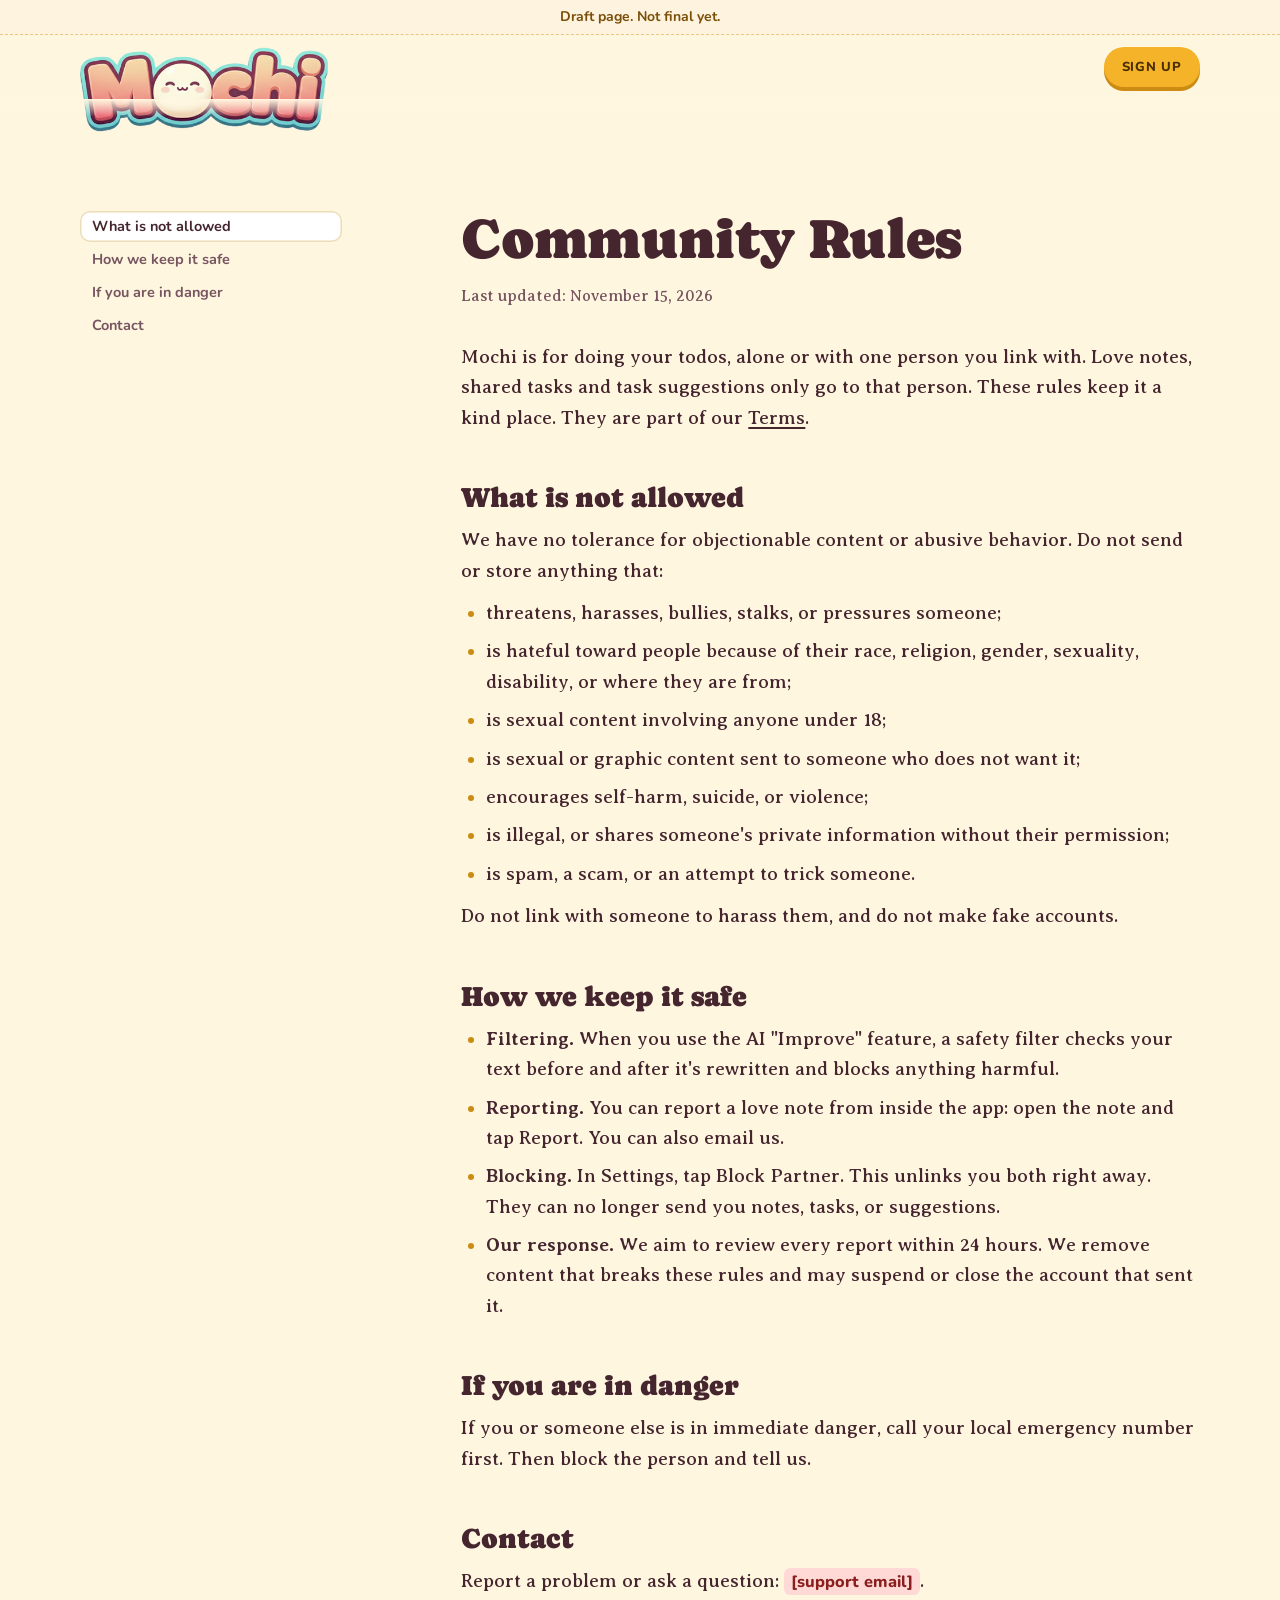
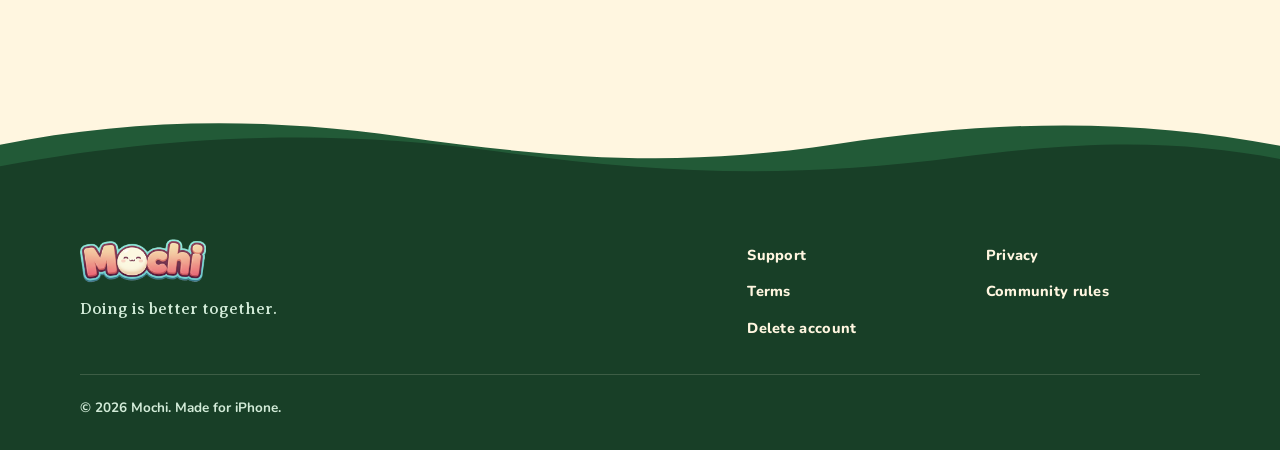
==== commit fdc269ca: "Publish 2026-11-16 11:10" ====
--- a/community/index.html
+++ b/community/index.html
@@ -1,4 +1,4 @@
-<!DOCTYPE html><html lang="en"><head><meta charset="utf-8"><meta name="viewport" content="width=device-width, initial-scale=1, viewport-fit=cover"><title>Community rules · Mochi</title><meta name="description" content="The rules for notes and shared tasks in Mochi, and how to report or block."><meta name="robots" content="noindex"><link rel="canonical" href="https://mochitodo.com/community/"><meta property="og:title" content="Community rules"><meta property="og:description" content="The rules for notes and shared tasks in Mochi, and how to report or block."><meta property="og:type" content="website"><meta property="og:image" content="https://mochitodo.com/images/icon.jpg"><meta name="theme-color" content="#fff6e0"><link rel="icon" type="image/png" href="/favicon.png"><link rel="apple-touch-icon" href="/apple-touch-icon.png"><link rel="stylesheet" href="/_astro/Base.DVQUBK1T.css"></head><body><div class="draft-banner" role="note">Draft page. Not final yet.</div><header class="site-header" data-astro-cid-nen7h5rs><div class="wrap bar" data-astro-cid-nen7h5rs><a class="brand" href="/" aria-label="Mochi home" data-astro-cid-nen7h5rs><img src="/images/logotype.png" alt="Mochi" width="118" height="41" data-astro-cid-nen7h5rs></a><nav aria-label="Main" data-astro-cid-nen7h5rs><a class="far" href="/support/" data-astro-cid-nen7h5rs>Support</a><a class="btn gold small nav-cta" href="/#get" data-request-access tabindex="-1" aria-hidden="true" data-astro-cid-nen7h5rs>Sign up</a></nav></div></header><script>
+<!DOCTYPE html><html lang="en"><head><meta charset="utf-8"><meta name="viewport" content="width=device-width, initial-scale=1, viewport-fit=cover"><title>Community rules · Mochi</title><meta name="description" content="The rules for notes and shared tasks in Mochi, and how to report or block."><meta name="robots" content="noindex"><link rel="canonical" href="https://mochitodo.com/community/"><meta property="og:title" content="Community rules"><meta property="og:description" content="The rules for notes and shared tasks in Mochi, and how to report or block."><meta property="og:type" content="website"><meta property="og:image" content="https://mochitodo.com/images/icon.jpg"><meta name="theme-color" content="#fff6e0"><link rel="icon" type="image/png" href="/favicon.png"><link rel="apple-touch-icon" href="/apple-touch-icon.png"><link rel="stylesheet" href="/_astro/Base.DsotxCFn.css"></head><body><div class="draft-banner" role="note">Draft page. Not final yet.</div><header class="site-header" data-astro-cid-nen7h5rs><div class="wrap bar" data-astro-cid-nen7h5rs><a class="brand" href="/" aria-label="Mochi home" data-astro-cid-nen7h5rs><img src="/images/logotype.png" alt="Mochi" width="118" height="41" data-astro-cid-nen7h5rs></a><nav aria-label="Main" data-astro-cid-nen7h5rs><a class="far" href="/support/" data-astro-cid-nen7h5rs>Support</a><a class="btn gold small nav-cta" href="/#get" data-request-access tabindex="-1" aria-hidden="true" data-astro-cid-nen7h5rs>Sign up</a></nav></div></header><script>
   // The logo starts big at the top of the page and shrinks to its header size over the first
   // stretch of scrolling. Only the picture scales: the header's height never changes, so the
   // page under it never jumps. --logo-k is the scale, set straight from the scroll position.
@@ -15,6 +15,7 @@
       // Past the hero (or the first stretch of a page without one): swap Support for the button.
       if (!cta) return;
       var past = hero ? hero.getBoundingClientRect().bottom < header.offsetHeight : window.pageYOffset > 320;
+      document.documentElement.classList.toggle("past-hero", past);
       if (past === header.classList.contains("cta-on")) return;
       header.classList.toggle("cta-on", past);
       cta.setAttribute("aria-hidden", past ? "false" : "true"); cta.tabIndex = past ? 0 : -1;
--- a/_astro/Base.DsotxCFn.css
+++ b/_astro/Base.DsotxCFn.css
@@ -0,0 +1 @@
+@font-face{font-family:Caprasimo;font-style:normal;font-display:swap;font-weight:400;src:url(/_astro/caprasimo-latin-400-normal.u3avbpQ7.woff2)format("woff2"),url(/_astro/caprasimo-latin-400-normal.CPOhBPz8.woff)format("woff")}@font-face{font-family:Averia Serif Libre;font-style:normal;font-display:swap;font-weight:400;src:url(/_astro/averia-serif-libre-latin-400-normal.B48ZlFjk.woff2)format("woff2"),url(/_astro/averia-serif-libre-latin-400-normal.YxHUUm7R.woff)format("woff")}@font-face{font-family:Averia Serif Libre;font-style:italic;font-display:swap;font-weight:400;src:url(/_astro/averia-serif-libre-latin-400-italic.D4iJQcRI.woff2)format("woff2"),url(/_astro/averia-serif-libre-latin-400-italic.CAQE7r4O.woff)format("woff")}@font-face{font-family:Averia Serif Libre;font-style:normal;font-display:swap;font-weight:700;src:url(/_astro/averia-serif-libre-latin-700-normal.Cs78DjWF.woff2)format("woff2"),url(/_astro/averia-serif-libre-latin-700-normal.CMD-jnEt.woff)format("woff")}@font-face{font-family:Permanent Marker;font-style:normal;font-display:swap;font-weight:400;src:url(/_astro/permanent-marker-latin-400-normal.BF23djCy.woff2)format("woff2"),url(/_astro/permanent-marker-latin-400-normal.BnZj5c41.woff)format("woff")}@font-face{font-family:Nunito;font-style:normal;font-display:swap;font-weight:700;src:url(/_astro/nunito-latin-700-normal.Dort48En.woff2)format("woff2"),url(/_astro/nunito-latin-700-normal.OcDqTBcA.woff)format("woff")}@font-face{font-family:Nunito;font-style:normal;font-display:swap;font-weight:800;src:url(/_astro/nunito-latin-800-normal.Dz8SOQK_.woff2)format("woff2"),url(/_astro/nunito-latin-800-normal.D-J0wlBY.woff)format("woff")}:root{--cream:#fff6e0;--cream-deep:#ffecc2;--paper:#fff;--ink:#45262f;--ink-soft:#775560;--line:#ecdcb8;--line-paper:#efe7da;--moss:#225a37;--moss-deep:#183f27;--moss-light:#33794b;--moss-ink:#d2ebd8;--leaf:#73d47d;--leaf-dark:#4fae5a;--leaf-ink:#143a22;--gold:#f5b329;--gold-dark:#cc8c14;--gold-ink:#4a2f00;--heart:#e8196a;--coral:#f0806f;--teal:#6fd3cd;--display:"Caprasimo", "Cooper Black", Georgia, serif;--text:"Averia Serif Libre", Georgia, "Times New Roman", serif;--ui:"Nunito", ui-rounded, -apple-system, BlinkMacSystemFont, "Helvetica Neue", Arial, sans-serif;--hand:"Permanent Marker", "Marker Felt", cursive;--mono:ui-monospace, "SF Mono", Menlo, monospace;--s1:4px;--s2:8px;--s3:12px;--s4:16px;--s5:24px;--s6:32px;--s7:48px;--s8:72px;--s9:112px;--wrap:1120px;--gutter:24px;--pad:clamp(20px, 4vw, 40px);--header:64px;--ease:cubic-bezier(.16, 1, .3, 1);--quick:.24s;--slow:.52s;--radius:22px;--focus:0 0 0 3px var(--cream), 0 0 0 6px var(--ink)}*,:before,:after{box-sizing:border-box}html{-webkit-text-size-adjust:100%;scroll-behavior:smooth;scroll-padding-top:calc(var(--header) + 20px);scrollbar-color:var(--gold) var(--cream-deep)}body{background:var(--cream);min-height:100dvh;color:var(--ink);font:400 19px/1.6 var(--text);-webkit-font-smoothing:antialiased;text-rendering:optimizelegibility;caret-color:var(--heart);accent-color:var(--heart);flex-direction:column;margin:0;display:flex}main{flex:1}::selection{background:var(--gold);color:var(--ink)}img,video{max-width:100%;height:auto;display:block}a{color:inherit;text-underline-offset:.18em;text-decoration-thickness:1.5px}a:hover{text-decoration-thickness:2.5px}button{font:inherit;color:inherit}:focus-visible{box-shadow:var(--focus);border-radius:8px;outline:none}[hidden]{display:none!important}h1,h2,h3{text-wrap:balance;margin:0}h1{font:400 clamp(40px, 6.2vw, 76px)/1.02 var(--display);letter-spacing:-.012em}h2{font:400 clamp(30px, 4vw, 46px)/1.06 var(--display);letter-spacing:-.008em}h3{font:700 21px/1.25 var(--text)}p{text-wrap:pretty;margin:0}strong,b{font-weight:700}.label{font:800 13px/1 var(--ui);letter-spacing:.08em;text-transform:uppercase}.wrap{width:100%;max-width:calc(var(--wrap) + 2 * var(--pad));padding-inline:var(--pad);margin-inline:auto}.grid{column-gap:var(--gutter);grid-template-columns:repeat(12,minmax(0,1fr));display:grid}.soft{color:var(--ink-soft)}.btn{--face:var(--leaf);--lip:var(--leaf-dark);--on:var(--leaf-ink);cursor:pointer;min-height:54px;font:800 15px/1 var(--ui);letter-spacing:.06em;text-transform:uppercase;color:var(--on);background:var(--face);box-shadow:0 5px 0 var(--lip);white-space:nowrap;transition:transform var(--quick) var(--ease), box-shadow var(--quick) var(--ease), background-color var(--quick) var(--ease);-webkit-tap-highlight-color:transparent;user-select:none;border:0;border-radius:999px;justify-content:center;align-items:center;gap:10px;padding:0 28px;text-decoration:none;display:inline-flex}.btn:hover{box-shadow:0 7px 0 var(--lip);transform:translateY(-2px)}.btn:active{box-shadow:0 1px 0 var(--lip);transition-duration:60ms;transform:translateY(4px)}.btn:focus-visible{box-shadow:0 5px 0 var(--lip), var(--focus);border-radius:999px}.btn.gold{--face:var(--gold);--lip:var(--gold-dark);--on:var(--gold-ink)}.btn.quiet{--face:var(--paper);--lip:var(--line);--on:var(--ink)}.btn.block{width:100%;display:flex}.btn.small{min-height:40px;box-shadow:0 4px 0 var(--lip);padding:0 18px;font-size:13px}.btn[aria-disabled=true],.btn:disabled{--face:#eadfc6;--lip:#cfc3a6;--on:#6b5a3c;cursor:default;pointer-events:none}.textlink{font:800 15px/1 var(--ui);letter-spacing:.02em}.draft-banner{color:#7a4f08;text-align:center;font:700 14px/1.3 var(--ui);background:#fdf3df;border-bottom:1.5px dashed #ebc77d;padding:8px 16px}mark.todo{color:#8a1f1f;font:800 .86em/1.2 var(--ui);background:#ffd9d6;border-radius:6px;padding:2px 7px}.reading{gap:var(--s7) var(--gutter);padding-block:var(--s8) var(--s9);grid-template-columns:minmax(0,1fr);display:grid}.reading-toc{display:none}.prose{max-width:68ch}.prose h1{margin-bottom:var(--s4);font-size:clamp(36px,5vw,56px)}.prose h2{font:400 28px/1.15 var(--display);letter-spacing:0;margin:var(--s7) 0 var(--s3);scroll-margin-top:calc(var(--header) + 24px)}.prose h3{font:700 20.5px/1.3 var(--text);margin:var(--s6) 0 var(--s2)}.prose p+p{margin-top:var(--s4)}.prose ul,.prose ol{margin:var(--s3) 0;padding-left:1.3em}.prose li+li{margin-top:var(--s2)}.prose li::marker{color:var(--gold-dark);font-weight:700}.prose .updated{color:var(--ink-soft);margin-bottom:var(--s6);font-size:16px}.prose .short{background:var(--paper);border:1.5px solid var(--line);border-radius:var(--radius);padding:var(--s5) var(--s5) var(--s5) var(--s6);margin-bottom:var(--s2);position:relative}.prose .short h2{font:400 24px/1.1 var(--display);margin:0 0 var(--s3)}.prose .short ul{margin:0;padding:0;list-style:none}.prose .short li{padding-left:34px;position:relative}.prose .short li:before{content:"";background:var(--leaf) url("data:image/svg+xml,%3Csvg xmlns='http://www.w3.org/2000/svg' viewBox='0 0 22 22'%3E%3Cpath d='M6 11.5l3.4 3.4L16.2 8' fill='none' stroke='%23143a22' stroke-width='2.4' stroke-linecap='round' stroke-linejoin='round'/%3E%3C/svg%3E") center/contain no-repeat;border-radius:7px;width:22px;height:22px;position:absolute;top:.2em;left:0}.prose .tablewrap{margin:var(--s4) 0;border:1.5px solid var(--line);background:var(--paper);border-radius:14px;overflow-x:auto}.prose table{border-collapse:collapse;width:100%;font-size:16.5px;line-height:1.5}.prose th,.prose td{text-align:left;vertical-align:top;border-bottom:1.5px solid var(--line-paper);padding:12px 16px}.prose tr:last-child td{border-bottom:0}.prose th{font:800 12.5px/1.2 var(--ui);letter-spacing:.08em;text-transform:uppercase;color:var(--ink-soft);background:#fffaf0}.prose td:first-child{font-weight:700}.prose .caps{font-size:16.5px}@media (width>=960px){.reading{grid-template-columns:repeat(12,minmax(0,1fr))}.reading-toc{top:calc(var(--header) + 32px);max-height:calc(100dvh - var(--header) - 64px);grid-column:1/span 3;align-self:start;display:block;position:sticky;overflow:auto}.reading-toc ol{gap:2px;margin:0;padding:0;list-style:none;display:grid}.reading-toc a{color:var(--ink-soft);font:700 14.5px/1.3 var(--ui);border-radius:10px;padding:6px 12px;text-decoration:none;display:block}.reading-toc a:hover{background:var(--cream-deep);color:var(--ink)}.reading-toc a[aria-current=true]{background:var(--paper);color:var(--ink);box-shadow:inset 0 0 0 1.5px var(--line)}.reading .prose{grid-column:5/span 8}}@media (prefers-reduced-motion:reduce){html{scroll-behavior:auto}*,:before,:after{transition-duration:1ms!important;animation-duration:1ms!important;animation-iteration-count:1!important}}.site-header[data-astro-cid-nen7h5rs]{--logo-big:2.1;z-index:20;pointer-events:none;background:var(--cream);margin-bottom:40px;position:sticky;top:0}.site-header[data-astro-cid-nen7h5rs]:after{content:"";pointer-events:none;background:linear-gradient(to bottom, var(--cream), #fff6e000);height:18px;position:absolute;top:100%;left:0;right:0}.site-header[data-astro-cid-nen7h5rs] a[data-astro-cid-nen7h5rs]{pointer-events:auto}.bar[data-astro-cid-nen7h5rs]{height:var(--header);grid-template-columns:1fr auto 1fr;align-items:center;display:grid}.brand[data-astro-cid-nen7h5rs]{grid-column:2}nav[data-astro-cid-nen7h5rs]{grid-column:3;justify-self:end;margin-right:-14px}.brand[data-astro-cid-nen7h5rs]{transition:transform var(--quick) var(--ease);border-radius:12px;display:block}.brand[data-astro-cid-nen7h5rs]:hover{transform:rotate(-3deg)scale(1.04)}.brand[data-astro-cid-nen7h5rs] img[data-astro-cid-nen7h5rs]{width:auto;height:41px;transform:scale(var(--logo-k,var(--logo-big)));transform-origin:50% 0}nav[data-astro-cid-nen7h5rs]{place-items:center end;display:grid}nav[data-astro-cid-nen7h5rs]>[data-astro-cid-nen7h5rs]{transition:opacity var(--quick) var(--ease), transform var(--slow) var(--ease), visibility 0s linear var(--quick);grid-area:1/1}.nav-cta[data-astro-cid-nen7h5rs]{opacity:0;visibility:hidden;margin-right:14px;transform:translateY(-6px)}.site-header.cta-on .nav-cta[data-astro-cid-nen7h5rs]{opacity:1;visibility:visible;transition-delay:0s;transform:none}.site-header.cta-on nav[data-astro-cid-nen7h5rs] a[data-astro-cid-nen7h5rs].far{opacity:0;visibility:hidden;transform:translateY(6px)}nav[data-astro-cid-nen7h5rs] a[data-astro-cid-nen7h5rs]:not(.btn){height:40px;font:800 14px/1 var(--ui);letter-spacing:.02em;color:var(--ink-soft);transition:background-color var(--quick) var(--ease), color var(--quick) var(--ease);border-radius:999px;align-items:center;padding:0 14px;text-decoration:none;display:inline-flex}nav[data-astro-cid-nen7h5rs] a[data-astro-cid-nen7h5rs]:not(.btn):hover{background:var(--cream-deep);color:var(--ink)}nav[data-astro-cid-nen7h5rs] a[data-astro-cid-nen7h5rs]{white-space:nowrap}@media (width>=761px){.brand[data-astro-cid-nen7h5rs]{grid-column:1;justify-self:start}.brand[data-astro-cid-nen7h5rs] img[data-astro-cid-nen7h5rs]{transform-origin:0 0}}@media (width<=760px){.site-header[data-astro-cid-nen7h5rs]{--logo-big:1.7;margin-bottom:22px}nav[data-astro-cid-nen7h5rs] a[data-astro-cid-nen7h5rs].far{display:none}}.hill[data-astro-cid-fsosadq3]{height:clamp(40px,6.5vw,90px);margin-bottom:-1px;position:relative;overflow:hidden}.hill[data-astro-cid-fsosadq3] svg[data-astro-cid-fsosadq3]{width:100%;height:100%;display:block;position:absolute;inset:0}.hill[data-astro-cid-fsosadq3] svg[data-astro-cid-fsosadq3]:first-child:not(:last-child){width:auto;left:-32px;right:-32px}.edge[data-astro-cid-jo6i4kqk]{background:var(--cream)}.ground[data-astro-cid-jo6i4kqk]{background:var(--moss-deep);color:var(--cream);padding:var(--s7) 0 calc(var(--s6) + env(safe-area-inset-bottom))}.inner[data-astro-cid-jo6i4kqk]{gap:var(--s6) var(--gutter);grid-template-columns:repeat(12,minmax(0,1fr));align-items:start;display:grid}.who[data-astro-cid-jo6i4kqk]{grid-column:1/span 6}.who[data-astro-cid-jo6i4kqk] img[data-astro-cid-jo6i4kqk]{width:auto;height:44px}.who[data-astro-cid-jo6i4kqk] p[data-astro-cid-jo6i4kqk]{margin-top:var(--s3);color:var(--moss-ink);max-width:34ch;font-size:17px}nav[data-astro-cid-jo6i4kqk]{grid-column:8/span 5}ul[data-astro-cid-jo6i4kqk]{gap:6px var(--gutter);grid-template-columns:1fr 1fr;margin:0;padding:0;list-style:none;display:grid}a[data-astro-cid-jo6i4kqk]{font:800 14.5px/1.2 var(--ui);letter-spacing:.02em;color:var(--cream);padding:5px 0;text-decoration:none;display:inline-block}a[data-astro-cid-jo6i4kqk]:hover{text-underline-offset:4px;text-decoration:underline 2px}.fine[data-astro-cid-jo6i4kqk]{padding-top:var(--s5);color:var(--moss-ink);font:600 13.5px/1.4 var(--ui);border-top:1.5px solid #fff6e029;grid-column:1/-1}.site-footer :focus-visible{box-shadow:0 0 0 3px var(--moss-deep), 0 0 0 6px var(--cream)}@media (width<=720px){.who[data-astro-cid-jo6i4kqk],nav[data-astro-cid-jo6i4kqk]{grid-column:1/-1}}
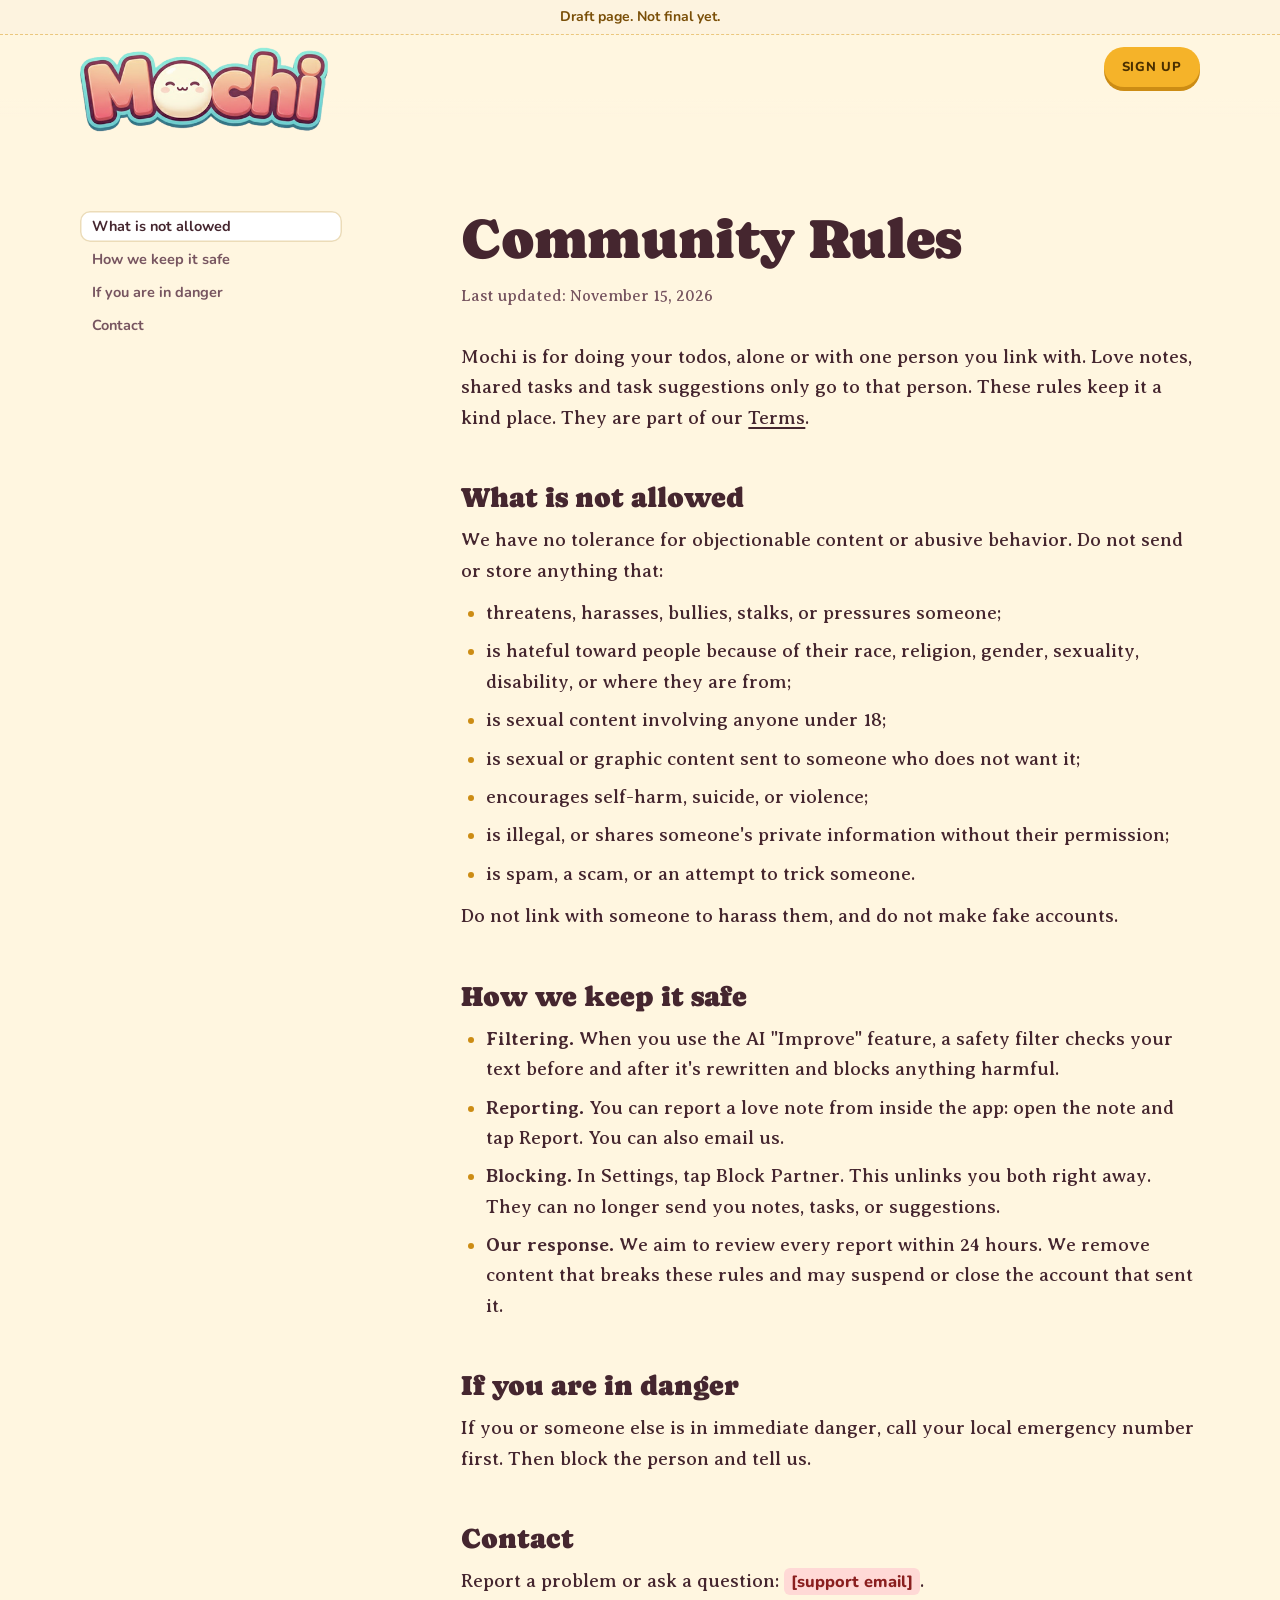
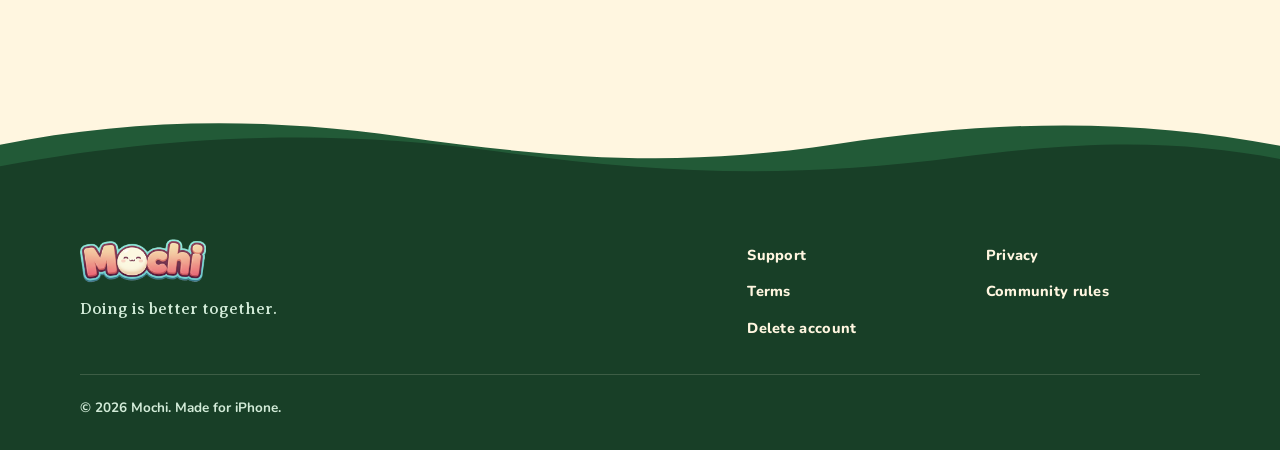
==== commit 871ba828: "Publish 2026-11-16 15:55" ====
--- a/community/index.html
+++ b/community/index.html
@@ -1,4 +1,4 @@
-<!DOCTYPE html><html lang="en"><head><meta charset="utf-8"><meta name="viewport" content="width=device-width, initial-scale=1, viewport-fit=cover"><title>Community rules · Mochi</title><meta name="description" content="The rules for notes and shared tasks in Mochi, and how to report or block."><meta name="robots" content="noindex"><link rel="canonical" href="https://mochitodo.com/community/"><meta property="og:title" content="Community rules"><meta property="og:description" content="The rules for notes and shared tasks in Mochi, and how to report or block."><meta property="og:type" content="website"><meta property="og:image" content="https://mochitodo.com/images/icon.jpg"><meta name="theme-color" content="#fff6e0"><link rel="icon" type="image/png" href="/favicon.png"><link rel="apple-touch-icon" href="/apple-touch-icon.png"><link rel="stylesheet" href="/_astro/Base.DsotxCFn.css"></head><body><div class="draft-banner" role="note">Draft page. Not final yet.</div><header class="site-header" data-astro-cid-nen7h5rs><div class="wrap bar" data-astro-cid-nen7h5rs><a class="brand" href="/" aria-label="Mochi home" data-astro-cid-nen7h5rs><img src="/images/logotype.png" alt="Mochi" width="118" height="41" data-astro-cid-nen7h5rs></a><nav aria-label="Main" data-astro-cid-nen7h5rs><a class="far" href="/support/" data-astro-cid-nen7h5rs>Support</a><a class="btn gold small nav-cta" href="/#get" data-request-access tabindex="-1" aria-hidden="true" data-astro-cid-nen7h5rs>Sign up</a></nav></div></header><script>
+<!DOCTYPE html><html lang="en"><head><meta charset="utf-8"><meta name="viewport" content="width=device-width, initial-scale=1, viewport-fit=cover"><title>Community rules · Mochi</title><meta name="description" content="The rules for notes and shared tasks in Mochi, and how to report or block."><meta name="robots" content="noindex"><link rel="canonical" href="https://mochitodo.com/community/"><meta property="og:title" content="Community rules"><meta property="og:description" content="The rules for notes and shared tasks in Mochi, and how to report or block."><meta property="og:type" content="website"><meta property="og:image" content="https://mochitodo.com/images/icon.jpg"><meta name="theme-color" content="#fff6e0"><link rel="icon" type="image/png" href="/favicon.png"><link rel="apple-touch-icon" href="/apple-touch-icon.png"><link rel="stylesheet" href="/_astro/Base.BKyKOcTK.css"></head><body><div class="draft-banner" role="note">Draft page. Not final yet.</div><header class="site-header" data-astro-cid-nen7h5rs><div class="wrap bar" data-astro-cid-nen7h5rs><a class="brand" href="/" aria-label="Mochi home" data-astro-cid-nen7h5rs><img src="/images/logotype.png" alt="Mochi" width="118" height="41" data-astro-cid-nen7h5rs></a><nav aria-label="Main" data-astro-cid-nen7h5rs><a class="far" href="/support/" data-astro-cid-nen7h5rs>Support</a><a class="btn gold small nav-cta" href="/#get" data-request-access tabindex="-1" aria-hidden="true" data-astro-cid-nen7h5rs>Sign up</a></nav></div></header><script>
   // The logo starts big at the top of the page and shrinks to its header size over the first
   // stretch of scrolling. Only the picture scales: the header's height never changes, so the
   // page under it never jumps. --logo-k is the scale, set straight from the scroll position.
--- a/_astro/Base.BKyKOcTK.css
+++ b/_astro/Base.BKyKOcTK.css
@@ -0,0 +1 @@
+@font-face{font-family:Caprasimo;font-style:normal;font-display:swap;font-weight:400;src:url(/_astro/caprasimo-latin-400-normal.u3avbpQ7.woff2)format("woff2"),url(/_astro/caprasimo-latin-400-normal.CPOhBPz8.woff)format("woff")}@font-face{font-family:Averia Serif Libre;font-style:normal;font-display:swap;font-weight:400;src:url(/_astro/averia-serif-libre-latin-400-normal.B48ZlFjk.woff2)format("woff2"),url(/_astro/averia-serif-libre-latin-400-normal.YxHUUm7R.woff)format("woff")}@font-face{font-family:Averia Serif Libre;font-style:italic;font-display:swap;font-weight:400;src:url(/_astro/averia-serif-libre-latin-400-italic.D4iJQcRI.woff2)format("woff2"),url(/_astro/averia-serif-libre-latin-400-italic.CAQE7r4O.woff)format("woff")}@font-face{font-family:Averia Serif Libre;font-style:normal;font-display:swap;font-weight:700;src:url(/_astro/averia-serif-libre-latin-700-normal.Cs78DjWF.woff2)format("woff2"),url(/_astro/averia-serif-libre-latin-700-normal.CMD-jnEt.woff)format("woff")}@font-face{font-family:Permanent Marker;font-style:normal;font-display:swap;font-weight:400;src:url(/_astro/permanent-marker-latin-400-normal.BF23djCy.woff2)format("woff2"),url(/_astro/permanent-marker-latin-400-normal.BnZj5c41.woff)format("woff")}@font-face{font-family:Nunito;font-style:normal;font-display:swap;font-weight:700;src:url(/_astro/nunito-latin-700-normal.Dort48En.woff2)format("woff2"),url(/_astro/nunito-latin-700-normal.OcDqTBcA.woff)format("woff")}@font-face{font-family:Nunito;font-style:normal;font-display:swap;font-weight:800;src:url(/_astro/nunito-latin-800-normal.Dz8SOQK_.woff2)format("woff2"),url(/_astro/nunito-latin-800-normal.D-J0wlBY.woff)format("woff")}:root{--cream:#fff6e0;--cream-deep:#ffecc2;--paper:#fff;--ink:#45262f;--ink-soft:#775560;--line:#ecdcb8;--line-paper:#efe7da;--moss:#225a37;--moss-deep:#183f27;--moss-light:#33794b;--moss-ink:#d2ebd8;--leaf:#73d47d;--leaf-dark:#4fae5a;--leaf-ink:#143a22;--gold:#f5b329;--gold-dark:#cc8c14;--gold-ink:#4a2f00;--heart:#e8196a;--coral:#f0806f;--teal:#6fd3cd;--display:"Caprasimo", "Cooper Black", Georgia, serif;--text:"Averia Serif Libre", Georgia, "Times New Roman", serif;--ui:"Nunito", ui-rounded, -apple-system, BlinkMacSystemFont, "Helvetica Neue", Arial, sans-serif;--hand:"Permanent Marker", "Marker Felt", cursive;--mono:ui-monospace, "SF Mono", Menlo, monospace;--s1:4px;--s2:8px;--s3:12px;--s4:16px;--s5:24px;--s6:32px;--s7:48px;--s8:72px;--s9:112px;--wrap:1120px;--gutter:24px;--pad:clamp(20px, 4vw, 40px);--header:64px;--ease:cubic-bezier(.16, 1, .3, 1);--quick:.24s;--slow:.52s;--radius:22px;--focus:0 0 0 3px var(--cream), 0 0 0 6px var(--ink)}*,:before,:after{box-sizing:border-box}html{-webkit-text-size-adjust:100%;scroll-behavior:smooth;scroll-padding-top:calc(var(--header) + 20px);scrollbar-color:var(--gold) var(--cream-deep)}body{background:var(--cream);min-height:100dvh;color:var(--ink);font:400 19px/1.6 var(--text);-webkit-font-smoothing:antialiased;text-rendering:optimizelegibility;caret-color:var(--heart);accent-color:var(--heart);flex-direction:column;margin:0;display:flex}main{flex:1}::selection{background:var(--gold);color:var(--ink)}img,video{max-width:100%;height:auto;display:block}a{color:inherit;text-underline-offset:.18em;text-decoration-thickness:1.5px}a:hover{text-decoration-thickness:2.5px}button{font:inherit;color:inherit}:focus-visible{box-shadow:var(--focus);border-radius:8px;outline:none}[hidden]{display:none!important}h1,h2,h3{text-wrap:balance;margin:0}h1{font:400 clamp(40px, 6.2vw, 76px)/1.02 var(--display);letter-spacing:-.012em}h2{font:400 clamp(30px, 4vw, 46px)/1.06 var(--display);letter-spacing:-.008em}h3{font:700 21px/1.25 var(--text)}p{text-wrap:pretty;margin:0}strong,b{font-weight:700}.label{font:800 13px/1 var(--ui);letter-spacing:.08em;text-transform:uppercase}.wrap{width:100%;max-width:calc(var(--wrap) + 2 * var(--pad));padding-inline:var(--pad);margin-inline:auto}.grid{column-gap:var(--gutter);grid-template-columns:repeat(12,minmax(0,1fr));display:grid}.soft{color:var(--ink-soft)}.btn{--face:var(--leaf);--lip:var(--leaf-dark);--on:var(--leaf-ink);cursor:pointer;min-height:54px;font:800 15px/1 var(--ui);letter-spacing:.06em;text-transform:uppercase;color:var(--on);background:var(--face);box-shadow:0 5px 0 var(--lip);white-space:nowrap;transition:transform var(--quick) var(--ease), box-shadow var(--quick) var(--ease), background-color var(--quick) var(--ease);-webkit-tap-highlight-color:transparent;user-select:none;border:0;border-radius:999px;justify-content:center;align-items:center;gap:10px;padding:0 28px;text-decoration:none;display:inline-flex}.btn:hover{box-shadow:0 7px 0 var(--lip);transform:translateY(-2px)}.btn:active{box-shadow:0 1px 0 var(--lip);transition-duration:60ms;transform:translateY(4px)}.btn:focus-visible{box-shadow:0 5px 0 var(--lip), var(--focus);border-radius:999px}.btn.gold{--face:var(--gold);--lip:var(--gold-dark);--on:var(--gold-ink)}.btn.quiet{--face:var(--paper);--lip:var(--line);--on:var(--ink)}.btn.block{width:100%;display:flex}.btn.small{min-height:40px;box-shadow:0 4px 0 var(--lip);padding:0 18px;font-size:13px}.btn[aria-disabled=true],.btn:disabled{--face:#eadfc6;--lip:#cfc3a6;--on:#6b5a3c;cursor:default;pointer-events:none}.textlink{font:800 15px/1 var(--ui);letter-spacing:.02em}.draft-banner{color:#7a4f08;text-align:center;font:700 14px/1.3 var(--ui);background:#fdf3df;border-bottom:1.5px dashed #ebc77d;padding:8px 16px}mark.todo{color:#8a1f1f;font:800 .86em/1.2 var(--ui);background:#ffd9d6;border-radius:6px;padding:2px 7px}.reading{gap:var(--s7) var(--gutter);padding-block:var(--s8) var(--s9);grid-template-columns:minmax(0,1fr);display:grid}.reading-toc{display:none}.prose{max-width:68ch}.prose h1{margin-bottom:var(--s4);font-size:clamp(36px,5vw,56px)}.prose h2{font:400 28px/1.15 var(--display);letter-spacing:0;margin:var(--s7) 0 var(--s3);scroll-margin-top:calc(var(--header) + 24px)}.prose h3{font:700 20.5px/1.3 var(--text);margin:var(--s6) 0 var(--s2)}.prose p+p{margin-top:var(--s4)}.prose ul,.prose ol{margin:var(--s3) 0;padding-left:1.3em}.prose li+li{margin-top:var(--s2)}.prose li::marker{color:var(--gold-dark);font-weight:700}.prose .updated{color:var(--ink-soft);margin-bottom:var(--s6);font-size:16px}.prose .short{background:var(--paper);border:1.5px solid var(--line);border-radius:var(--radius);padding:var(--s5) var(--s5) var(--s5) var(--s6);margin-bottom:var(--s2);position:relative}.prose .short h2{font:400 24px/1.1 var(--display);margin:0 0 var(--s3)}.prose .short ul{margin:0;padding:0;list-style:none}.prose .short li{padding-left:34px;position:relative}.prose .short li:before{content:"";background:var(--leaf) url("data:image/svg+xml,%3Csvg xmlns='http://www.w3.org/2000/svg' viewBox='0 0 22 22'%3E%3Cpath d='M6 11.5l3.4 3.4L16.2 8' fill='none' stroke='%23143a22' stroke-width='2.4' stroke-linecap='round' stroke-linejoin='round'/%3E%3C/svg%3E") center/contain no-repeat;border-radius:7px;width:22px;height:22px;position:absolute;top:.2em;left:0}.prose .tablewrap{margin:var(--s4) 0;border:1.5px solid var(--line);background:var(--paper);border-radius:14px;overflow-x:auto}.prose table{border-collapse:collapse;width:100%;font-size:16.5px;line-height:1.5}.prose th,.prose td{text-align:left;vertical-align:top;border-bottom:1.5px solid var(--line-paper);padding:12px 16px}.prose tr:last-child td{border-bottom:0}.prose th{font:800 12.5px/1.2 var(--ui);letter-spacing:.08em;text-transform:uppercase;color:var(--ink-soft);background:#fffaf0}.prose td:first-child{font-weight:700}.prose .caps{font-size:16.5px}@media (width>=960px){.reading{grid-template-columns:repeat(12,minmax(0,1fr))}.reading-toc{top:calc(var(--header) + 32px);max-height:calc(100dvh - var(--header) - 64px);grid-column:1/span 3;align-self:start;display:block;position:sticky;overflow:auto}.reading-toc ol{gap:2px;margin:0;padding:0;list-style:none;display:grid}.reading-toc a{color:var(--ink-soft);font:700 14.5px/1.3 var(--ui);border-radius:10px;padding:6px 12px;text-decoration:none;display:block}.reading-toc a:hover{background:var(--cream-deep);color:var(--ink)}.reading-toc a[aria-current=true]{background:var(--paper);color:var(--ink);box-shadow:inset 0 0 0 1.5px var(--line)}.reading .prose{grid-column:5/span 8}}@media (prefers-reduced-motion:reduce){html{scroll-behavior:auto}*,:before,:after{transition-duration:1ms!important;animation-duration:1ms!important;animation-iteration-count:1!important}}.site-header[data-astro-cid-nen7h5rs]{--logo-big:2.1;z-index:20;pointer-events:none;background:var(--cream);margin-bottom:40px;position:sticky;top:0}.site-header[data-astro-cid-nen7h5rs]:after{content:"";pointer-events:none;z-index:-1;background:linear-gradient(to bottom, var(--cream), #fff6e000);height:18px;position:absolute;top:100%;left:0;right:0}.site-header[data-astro-cid-nen7h5rs] a[data-astro-cid-nen7h5rs]{pointer-events:auto}.bar[data-astro-cid-nen7h5rs]{height:var(--header);grid-template-columns:1fr auto 1fr;align-items:center;display:grid}.brand[data-astro-cid-nen7h5rs]{grid-column:2}nav[data-astro-cid-nen7h5rs]{grid-column:3;justify-self:end;margin-right:-14px}.brand[data-astro-cid-nen7h5rs]{transition:transform var(--quick) var(--ease);border-radius:12px;display:block}.brand[data-astro-cid-nen7h5rs]:hover{transform:rotate(-3deg)scale(1.04)}.brand[data-astro-cid-nen7h5rs] img[data-astro-cid-nen7h5rs]{width:auto;height:41px;transform:scale(var(--logo-k,var(--logo-big)));transform-origin:50% 0}nav[data-astro-cid-nen7h5rs]{place-items:center end;display:grid}nav[data-astro-cid-nen7h5rs]>[data-astro-cid-nen7h5rs]{transition:opacity var(--quick) var(--ease), transform var(--slow) var(--ease), visibility 0s linear var(--quick);grid-area:1/1}.nav-cta[data-astro-cid-nen7h5rs]{opacity:0;visibility:hidden;margin-right:14px;transform:translateY(-6px)}.site-header.cta-on .nav-cta[data-astro-cid-nen7h5rs]{opacity:1;visibility:visible;transition-delay:0s;transform:none}.site-header.cta-on nav[data-astro-cid-nen7h5rs] a[data-astro-cid-nen7h5rs].far{opacity:0;visibility:hidden;transform:translateY(6px)}nav[data-astro-cid-nen7h5rs] a[data-astro-cid-nen7h5rs]:not(.btn){height:40px;font:800 14px/1 var(--ui);letter-spacing:.02em;color:var(--ink-soft);transition:background-color var(--quick) var(--ease), color var(--quick) var(--ease);border-radius:999px;align-items:center;padding:0 14px;text-decoration:none;display:inline-flex}nav[data-astro-cid-nen7h5rs] a[data-astro-cid-nen7h5rs]:not(.btn):hover{background:var(--cream-deep);color:var(--ink)}nav[data-astro-cid-nen7h5rs] a[data-astro-cid-nen7h5rs]{white-space:nowrap}@media (width>=761px){.brand[data-astro-cid-nen7h5rs]{grid-column:1;justify-self:start}.brand[data-astro-cid-nen7h5rs] img[data-astro-cid-nen7h5rs]{transform-origin:0 0}}@media (width<=760px){.site-header[data-astro-cid-nen7h5rs]{--logo-big:1.7;margin-bottom:22px}nav[data-astro-cid-nen7h5rs] a[data-astro-cid-nen7h5rs].far{display:none}}.hill[data-astro-cid-fsosadq3]{height:clamp(40px,6.5vw,90px);margin-bottom:-1px;position:relative;overflow:hidden}.hill[data-astro-cid-fsosadq3] svg[data-astro-cid-fsosadq3]{width:100%;height:100%;display:block;position:absolute;inset:0}.hill[data-astro-cid-fsosadq3] svg[data-astro-cid-fsosadq3]:first-child:not(:last-child){width:auto;left:-32px;right:-32px}.edge[data-astro-cid-jo6i4kqk]{background:var(--cream)}.ground[data-astro-cid-jo6i4kqk]{background:var(--moss-deep);color:var(--cream);padding:var(--s7) 0 calc(var(--s6) + env(safe-area-inset-bottom))}.inner[data-astro-cid-jo6i4kqk]{gap:var(--s6) var(--gutter);grid-template-columns:repeat(12,minmax(0,1fr));align-items:start;display:grid}.who[data-astro-cid-jo6i4kqk]{grid-column:1/span 6}.who[data-astro-cid-jo6i4kqk] img[data-astro-cid-jo6i4kqk]{width:auto;height:44px}.who[data-astro-cid-jo6i4kqk] p[data-astro-cid-jo6i4kqk]{margin-top:var(--s3);color:var(--moss-ink);max-width:34ch;font-size:17px}nav[data-astro-cid-jo6i4kqk]{grid-column:8/span 5}ul[data-astro-cid-jo6i4kqk]{gap:6px var(--gutter);grid-template-columns:1fr 1fr;margin:0;padding:0;list-style:none;display:grid}a[data-astro-cid-jo6i4kqk]{font:800 14.5px/1.2 var(--ui);letter-spacing:.02em;color:var(--cream);padding:5px 0;text-decoration:none;display:inline-block}a[data-astro-cid-jo6i4kqk]:hover{text-underline-offset:4px;text-decoration:underline 2px}.fine[data-astro-cid-jo6i4kqk]{padding-top:var(--s5);color:var(--moss-ink);font:600 13.5px/1.4 var(--ui);border-top:1.5px solid #fff6e029;grid-column:1/-1}.site-footer :focus-visible{box-shadow:0 0 0 3px var(--moss-deep), 0 0 0 6px var(--cream)}@media (width<=720px){.who[data-astro-cid-jo6i4kqk],nav[data-astro-cid-jo6i4kqk]{grid-column:1/-1}}
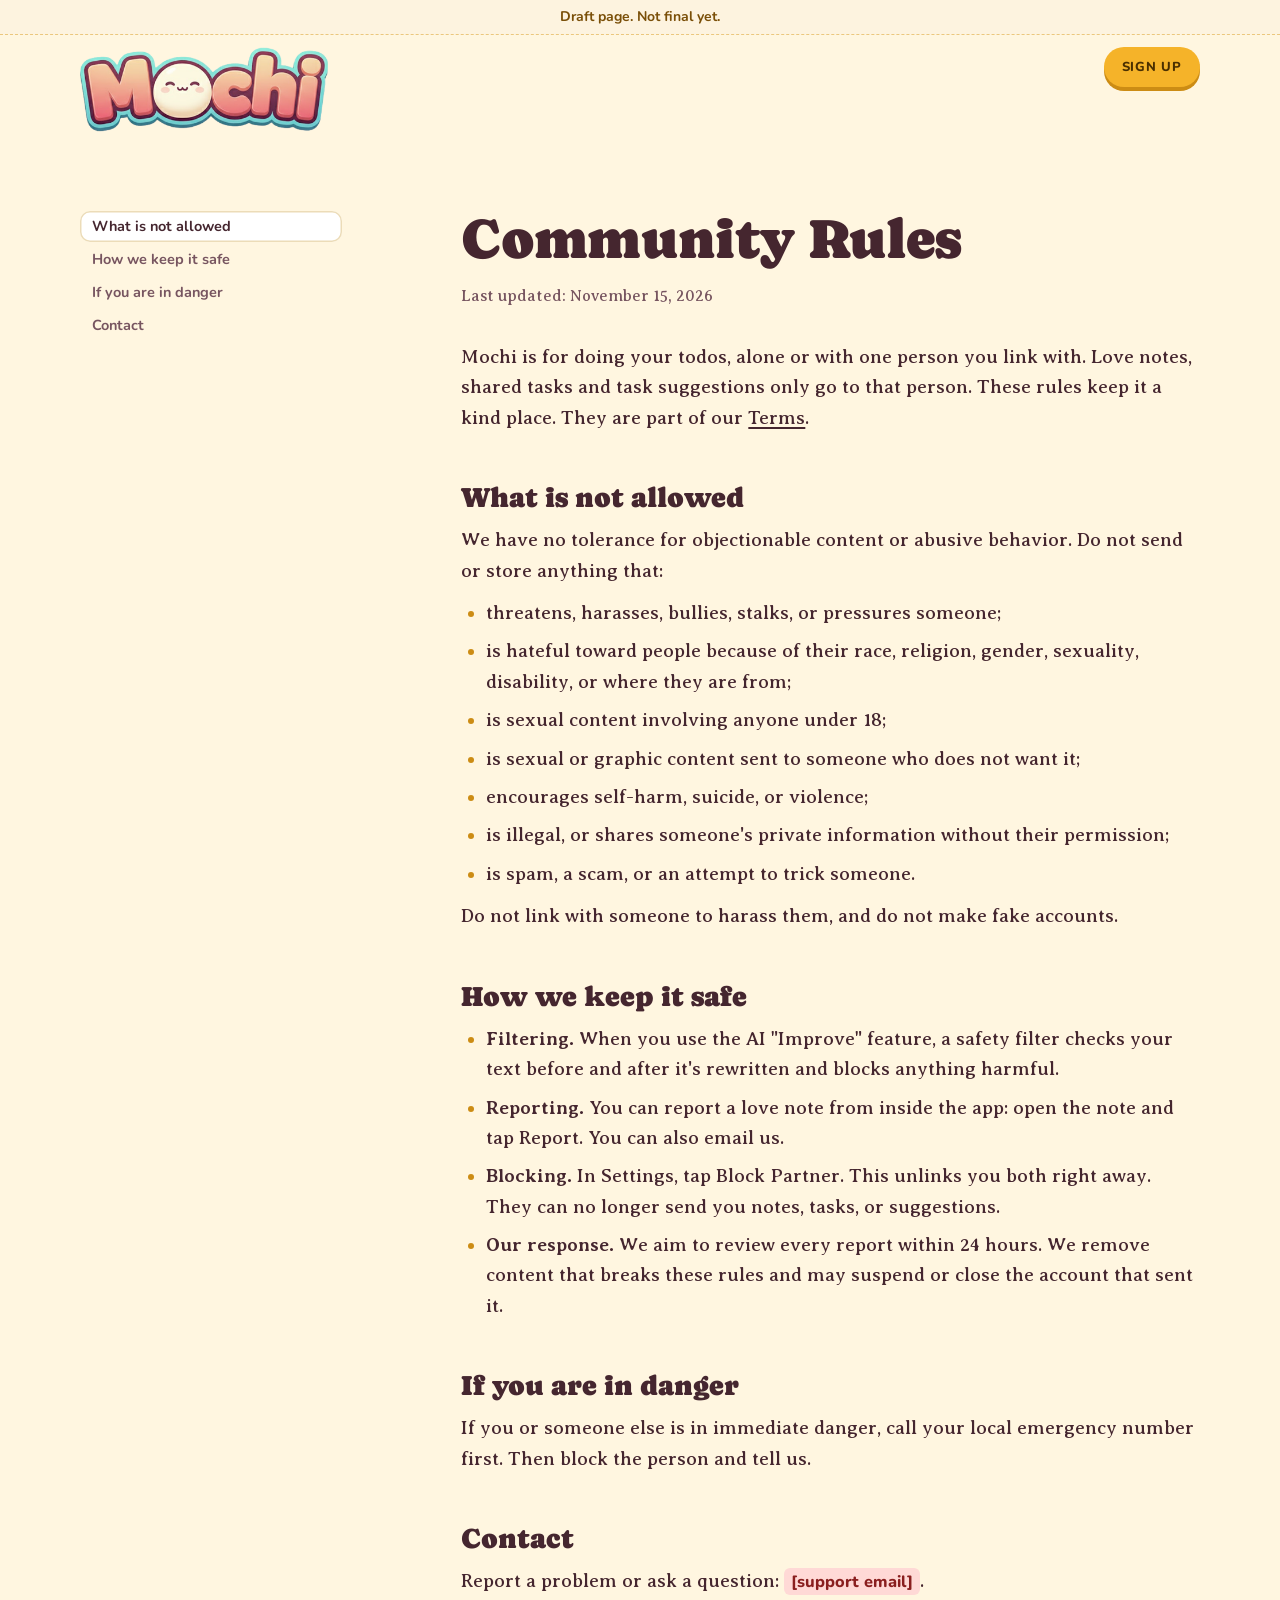
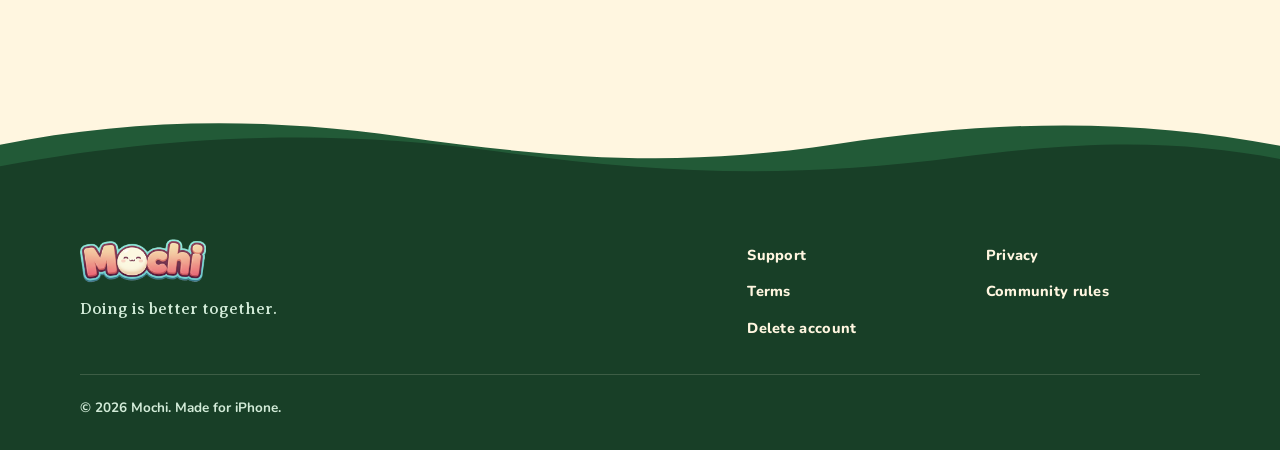
==== commit 536915c9: "Publish 2026-11-16 16:02" ====
--- a/community/index.html
+++ b/community/index.html
@@ -1,4 +1,4 @@
-<!DOCTYPE html><html lang="en"><head><meta charset="utf-8"><meta name="viewport" content="width=device-width, initial-scale=1, viewport-fit=cover"><title>Community rules · Mochi</title><meta name="description" content="The rules for notes and shared tasks in Mochi, and how to report or block."><meta name="robots" content="noindex"><link rel="canonical" href="https://mochitodo.com/community/"><meta property="og:title" content="Community rules"><meta property="og:description" content="The rules for notes and shared tasks in Mochi, and how to report or block."><meta property="og:type" content="website"><meta property="og:image" content="https://mochitodo.com/images/icon.jpg"><meta name="theme-color" content="#fff6e0"><link rel="icon" type="image/png" href="/favicon.png"><link rel="apple-touch-icon" href="/apple-touch-icon.png"><link rel="stylesheet" href="/_astro/Base.BKyKOcTK.css"></head><body><div class="draft-banner" role="note">Draft page. Not final yet.</div><header class="site-header" data-astro-cid-nen7h5rs><div class="wrap bar" data-astro-cid-nen7h5rs><a class="brand" href="/" aria-label="Mochi home" data-astro-cid-nen7h5rs><img src="/images/logotype.png" alt="Mochi" width="118" height="41" data-astro-cid-nen7h5rs></a><nav aria-label="Main" data-astro-cid-nen7h5rs><a class="far" href="/support/" data-astro-cid-nen7h5rs>Support</a><a class="btn gold small nav-cta" href="/#get" data-request-access tabindex="-1" aria-hidden="true" data-astro-cid-nen7h5rs>Sign up</a></nav></div></header><script>
+<!DOCTYPE html><html lang="en"><head><meta charset="utf-8"><meta name="viewport" content="width=device-width, initial-scale=1, viewport-fit=cover"><title>Community rules · Mochi</title><meta name="description" content="The rules for notes and shared tasks in Mochi, and how to report or block."><meta name="robots" content="noindex"><link rel="canonical" href="https://mochitodo.com/community/"><meta property="og:title" content="Community rules"><meta property="og:description" content="The rules for notes and shared tasks in Mochi, and how to report or block."><meta property="og:type" content="website"><meta property="og:image" content="https://mochitodo.com/images/icon.jpg"><meta name="theme-color" content="#fff6e0"><link rel="icon" type="image/png" href="/favicon.png"><link rel="apple-touch-icon" href="/apple-touch-icon.png"><link rel="stylesheet" href="/_astro/Base.BfT3Qkx3.css"></head><body><div class="draft-banner" role="note">Draft page. Not final yet.</div><header class="site-header" data-astro-cid-nen7h5rs><div class="wrap bar" data-astro-cid-nen7h5rs><a class="brand" href="/" aria-label="Mochi home" data-astro-cid-nen7h5rs><img src="/images/logotype.png" alt="Mochi" width="118" height="41" data-astro-cid-nen7h5rs></a><nav aria-label="Main" data-astro-cid-nen7h5rs><a class="far" href="/support/" data-astro-cid-nen7h5rs>Support</a><a class="btn gold small nav-cta" href="/#get" data-request-access tabindex="-1" aria-hidden="true" data-astro-cid-nen7h5rs>Sign up</a></nav></div></header><script>
   // The logo starts big at the top of the page and shrinks to its header size over the first
   // stretch of scrolling. Only the picture scales: the header's height never changes, so the
   // page under it never jumps. --logo-k is the scale, set straight from the scroll position.
@@ -15,7 +15,6 @@
       // Past the hero (or the first stretch of a page without one): swap Support for the button.
       if (!cta) return;
       var past = hero ? hero.getBoundingClientRect().bottom < header.offsetHeight : window.pageYOffset > 320;
-      document.documentElement.classList.toggle("past-hero", past);
       if (past === header.classList.contains("cta-on")) return;
       header.classList.toggle("cta-on", past);
       cta.setAttribute("aria-hidden", past ? "false" : "true"); cta.tabIndex = past ? 0 : -1;
--- a/_astro/Base.BfT3Qkx3.css
+++ b/_astro/Base.BfT3Qkx3.css
@@ -0,0 +1 @@
+@font-face{font-family:Caprasimo;font-style:normal;font-display:swap;font-weight:400;src:url(/_astro/caprasimo-latin-400-normal.u3avbpQ7.woff2)format("woff2"),url(/_astro/caprasimo-latin-400-normal.CPOhBPz8.woff)format("woff")}@font-face{font-family:Averia Serif Libre;font-style:normal;font-display:swap;font-weight:400;src:url(/_astro/averia-serif-libre-latin-400-normal.B48ZlFjk.woff2)format("woff2"),url(/_astro/averia-serif-libre-latin-400-normal.YxHUUm7R.woff)format("woff")}@font-face{font-family:Averia Serif Libre;font-style:italic;font-display:swap;font-weight:400;src:url(/_astro/averia-serif-libre-latin-400-italic.D4iJQcRI.woff2)format("woff2"),url(/_astro/averia-serif-libre-latin-400-italic.CAQE7r4O.woff)format("woff")}@font-face{font-family:Averia Serif Libre;font-style:normal;font-display:swap;font-weight:700;src:url(/_astro/averia-serif-libre-latin-700-normal.Cs78DjWF.woff2)format("woff2"),url(/_astro/averia-serif-libre-latin-700-normal.CMD-jnEt.woff)format("woff")}@font-face{font-family:Permanent Marker;font-style:normal;font-display:swap;font-weight:400;src:url(/_astro/permanent-marker-latin-400-normal.BF23djCy.woff2)format("woff2"),url(/_astro/permanent-marker-latin-400-normal.BnZj5c41.woff)format("woff")}@font-face{font-family:Nunito;font-style:normal;font-display:swap;font-weight:700;src:url(/_astro/nunito-latin-700-normal.Dort48En.woff2)format("woff2"),url(/_astro/nunito-latin-700-normal.OcDqTBcA.woff)format("woff")}@font-face{font-family:Nunito;font-style:normal;font-display:swap;font-weight:800;src:url(/_astro/nunito-latin-800-normal.Dz8SOQK_.woff2)format("woff2"),url(/_astro/nunito-latin-800-normal.D-J0wlBY.woff)format("woff")}:root{--cream:#fff6e0;--cream-deep:#ffecc2;--paper:#fff;--ink:#45262f;--ink-soft:#775560;--line:#ecdcb8;--line-paper:#efe7da;--moss:#225a37;--moss-deep:#183f27;--moss-light:#33794b;--moss-ink:#d2ebd8;--leaf:#73d47d;--leaf-dark:#4fae5a;--leaf-ink:#143a22;--gold:#f5b329;--gold-dark:#cc8c14;--gold-ink:#4a2f00;--heart:#e8196a;--coral:#f0806f;--teal:#6fd3cd;--display:"Caprasimo", "Cooper Black", Georgia, serif;--text:"Averia Serif Libre", Georgia, "Times New Roman", serif;--ui:"Nunito", ui-rounded, -apple-system, BlinkMacSystemFont, "Helvetica Neue", Arial, sans-serif;--hand:"Permanent Marker", "Marker Felt", cursive;--mono:ui-monospace, "SF Mono", Menlo, monospace;--s1:4px;--s2:8px;--s3:12px;--s4:16px;--s5:24px;--s6:32px;--s7:48px;--s8:72px;--s9:112px;--wrap:1120px;--gutter:24px;--pad:clamp(20px, 4vw, 40px);--header:64px;--ease:cubic-bezier(.16, 1, .3, 1);--quick:.24s;--slow:.52s;--radius:22px;--focus:0 0 0 3px var(--cream), 0 0 0 6px var(--ink)}*,:before,:after{box-sizing:border-box}html{-webkit-text-size-adjust:100%;scroll-behavior:smooth;scroll-padding-top:calc(var(--header) + 20px);scrollbar-color:var(--gold) var(--cream-deep)}body{background:var(--cream);min-height:100dvh;color:var(--ink);font:400 19px/1.6 var(--text);-webkit-font-smoothing:antialiased;text-rendering:optimizelegibility;caret-color:var(--heart);accent-color:var(--heart);flex-direction:column;margin:0;display:flex}main{flex:1}::selection{background:var(--gold);color:var(--ink)}img,video{max-width:100%;height:auto;display:block}a{color:inherit;text-underline-offset:.18em;text-decoration-thickness:1.5px}a:hover{text-decoration-thickness:2.5px}button{font:inherit;color:inherit}:focus-visible{box-shadow:var(--focus);border-radius:8px;outline:none}[hidden]{display:none!important}h1,h2,h3{text-wrap:balance;margin:0}h1{font:400 clamp(40px, 6.2vw, 76px)/1.02 var(--display);letter-spacing:-.012em}h2{font:400 clamp(30px, 4vw, 46px)/1.06 var(--display);letter-spacing:-.008em}h3{font:700 21px/1.25 var(--text)}p{text-wrap:pretty;margin:0}strong,b{font-weight:700}.label{font:800 13px/1 var(--ui);letter-spacing:.08em;text-transform:uppercase}.wrap{width:100%;max-width:calc(var(--wrap) + 2 * var(--pad));padding-inline:var(--pad);margin-inline:auto}.grid{column-gap:var(--gutter);grid-template-columns:repeat(12,minmax(0,1fr));display:grid}.soft{color:var(--ink-soft)}.btn{--face:var(--leaf);--lip:var(--leaf-dark);--on:var(--leaf-ink);cursor:pointer;min-height:54px;font:800 15px/1 var(--ui);letter-spacing:.06em;text-transform:uppercase;color:var(--on);background:var(--face);box-shadow:0 5px 0 var(--lip);white-space:nowrap;transition:transform var(--quick) var(--ease), box-shadow var(--quick) var(--ease), background-color var(--quick) var(--ease);-webkit-tap-highlight-color:transparent;user-select:none;border:0;border-radius:999px;justify-content:center;align-items:center;gap:10px;padding:0 28px;text-decoration:none;display:inline-flex}.btn:hover{box-shadow:0 7px 0 var(--lip);transform:translateY(-2px)}.btn:active{box-shadow:0 1px 0 var(--lip);transition-duration:60ms;transform:translateY(4px)}.btn:focus-visible{box-shadow:0 5px 0 var(--lip), var(--focus);border-radius:999px}.btn.gold{--face:var(--gold);--lip:var(--gold-dark);--on:var(--gold-ink)}.btn.quiet{--face:var(--paper);--lip:var(--line);--on:var(--ink)}.btn.block{width:100%;display:flex}.btn.small{min-height:40px;box-shadow:0 4px 0 var(--lip);padding:0 18px;font-size:13px}.btn[aria-disabled=true],.btn:disabled{--face:#eadfc6;--lip:#cfc3a6;--on:#6b5a3c;cursor:default;pointer-events:none}.textlink{font:800 15px/1 var(--ui);letter-spacing:.02em}.draft-banner{color:#7a4f08;text-align:center;font:700 14px/1.3 var(--ui);background:#fdf3df;border-bottom:1.5px dashed #ebc77d;padding:8px 16px}mark.todo{color:#8a1f1f;font:800 .86em/1.2 var(--ui);background:#ffd9d6;border-radius:6px;padding:2px 7px}.reading{gap:var(--s7) var(--gutter);padding-block:var(--s8) var(--s9);grid-template-columns:minmax(0,1fr);display:grid}.reading-toc{display:none}.prose{max-width:68ch}.prose h1{margin-bottom:var(--s4);font-size:clamp(36px,5vw,56px)}.prose h2{font:400 28px/1.15 var(--display);letter-spacing:0;margin:var(--s7) 0 var(--s3);scroll-margin-top:calc(var(--header) + 24px)}.prose h3{font:700 20.5px/1.3 var(--text);margin:var(--s6) 0 var(--s2)}.prose p+p{margin-top:var(--s4)}.prose ul,.prose ol{margin:var(--s3) 0;padding-left:1.3em}.prose li+li{margin-top:var(--s2)}.prose li::marker{color:var(--gold-dark);font-weight:700}.prose .updated{color:var(--ink-soft);margin-bottom:var(--s6);font-size:16px}.prose .short{background:var(--paper);border:1.5px solid var(--line);border-radius:var(--radius);padding:var(--s5) var(--s5) var(--s5) var(--s6);margin-bottom:var(--s2);position:relative}.prose .short h2{font:400 24px/1.1 var(--display);margin:0 0 var(--s3)}.prose .short ul{margin:0;padding:0;list-style:none}.prose .short li{padding-left:34px;position:relative}.prose .short li:before{content:"";background:var(--leaf) url("data:image/svg+xml,%3Csvg xmlns='http://www.w3.org/2000/svg' viewBox='0 0 22 22'%3E%3Cpath d='M6 11.5l3.4 3.4L16.2 8' fill='none' stroke='%23143a22' stroke-width='2.4' stroke-linecap='round' stroke-linejoin='round'/%3E%3C/svg%3E") center/contain no-repeat;border-radius:7px;width:22px;height:22px;position:absolute;top:.2em;left:0}.prose .tablewrap{margin:var(--s4) 0;border:1.5px solid var(--line);background:var(--paper);border-radius:14px;overflow-x:auto}.prose table{border-collapse:collapse;width:100%;font-size:16.5px;line-height:1.5}.prose th,.prose td{text-align:left;vertical-align:top;border-bottom:1.5px solid var(--line-paper);padding:12px 16px}.prose tr:last-child td{border-bottom:0}.prose th{font:800 12.5px/1.2 var(--ui);letter-spacing:.08em;text-transform:uppercase;color:var(--ink-soft);background:#fffaf0}.prose td:first-child{font-weight:700}.prose .caps{font-size:16.5px}@media (width>=960px){.reading{grid-template-columns:repeat(12,minmax(0,1fr))}.reading-toc{top:calc(var(--header) + 32px);max-height:calc(100dvh - var(--header) - 64px);grid-column:1/span 3;align-self:start;display:block;position:sticky;overflow:auto}.reading-toc ol{gap:2px;margin:0;padding:0;list-style:none;display:grid}.reading-toc a{color:var(--ink-soft);font:700 14.5px/1.3 var(--ui);border-radius:10px;padding:6px 12px;text-decoration:none;display:block}.reading-toc a:hover{background:var(--cream-deep);color:var(--ink)}.reading-toc a[aria-current=true]{background:var(--paper);color:var(--ink);box-shadow:inset 0 0 0 1.5px var(--line)}.reading .prose{grid-column:5/span 8}}@media (prefers-reduced-motion:reduce){html{scroll-behavior:auto}*,:before,:after{transition-duration:1ms!important;animation-duration:1ms!important;animation-iteration-count:1!important}}.site-header[data-astro-cid-nen7h5rs]{--logo-big:2.1;z-index:20;pointer-events:none;background:var(--cream);margin-bottom:40px;position:sticky;top:0}.site-header[data-astro-cid-nen7h5rs] a[data-astro-cid-nen7h5rs]{pointer-events:auto}.bar[data-astro-cid-nen7h5rs]{height:var(--header);grid-template-columns:1fr auto 1fr;align-items:center;display:grid}.brand[data-astro-cid-nen7h5rs]{grid-column:2}nav[data-astro-cid-nen7h5rs]{grid-column:3;justify-self:end;margin-right:-14px}.brand[data-astro-cid-nen7h5rs]{transition:transform var(--quick) var(--ease);border-radius:12px;display:block}.brand[data-astro-cid-nen7h5rs]:hover{transform:rotate(-3deg)scale(1.04)}.brand[data-astro-cid-nen7h5rs] img[data-astro-cid-nen7h5rs]{width:auto;height:41px;transform:scale(var(--logo-k,var(--logo-big)));transform-origin:50% 0}nav[data-astro-cid-nen7h5rs]{place-items:center end;display:grid}nav[data-astro-cid-nen7h5rs]>[data-astro-cid-nen7h5rs]{transition:opacity var(--quick) var(--ease), transform var(--slow) var(--ease), visibility 0s linear var(--quick);grid-area:1/1}.nav-cta[data-astro-cid-nen7h5rs]{opacity:0;visibility:hidden;margin-right:14px;transform:translateY(-6px)}.site-header.cta-on .nav-cta[data-astro-cid-nen7h5rs]{opacity:1;visibility:visible;transition-delay:0s;transform:none}.site-header.cta-on nav[data-astro-cid-nen7h5rs] a[data-astro-cid-nen7h5rs].far{opacity:0;visibility:hidden;transform:translateY(6px)}nav[data-astro-cid-nen7h5rs] a[data-astro-cid-nen7h5rs]:not(.btn){height:40px;font:800 14px/1 var(--ui);letter-spacing:.02em;color:var(--ink-soft);transition:background-color var(--quick) var(--ease), color var(--quick) var(--ease);border-radius:999px;align-items:center;padding:0 14px;text-decoration:none;display:inline-flex}nav[data-astro-cid-nen7h5rs] a[data-astro-cid-nen7h5rs]:not(.btn):hover{background:var(--cream-deep);color:var(--ink)}nav[data-astro-cid-nen7h5rs] a[data-astro-cid-nen7h5rs]{white-space:nowrap}@media (width>=761px){.brand[data-astro-cid-nen7h5rs]{grid-column:1;justify-self:start}.brand[data-astro-cid-nen7h5rs] img[data-astro-cid-nen7h5rs]{transform-origin:0 0}}@media (width<=760px){.site-header[data-astro-cid-nen7h5rs]{--logo-big:1.7;margin-bottom:22px}nav[data-astro-cid-nen7h5rs] a[data-astro-cid-nen7h5rs].far{display:none}}.hill[data-astro-cid-fsosadq3]{height:clamp(40px,6.5vw,90px);margin-bottom:-1px;position:relative;overflow:hidden}.hill[data-astro-cid-fsosadq3] svg[data-astro-cid-fsosadq3]{width:100%;height:100%;display:block;position:absolute;inset:0}.hill[data-astro-cid-fsosadq3] svg[data-astro-cid-fsosadq3]:first-child:not(:last-child){width:auto;left:-32px;right:-32px}.edge[data-astro-cid-jo6i4kqk]{background:var(--cream)}.ground[data-astro-cid-jo6i4kqk]{background:var(--moss-deep);color:var(--cream);padding:var(--s7) 0 calc(var(--s6) + env(safe-area-inset-bottom))}.inner[data-astro-cid-jo6i4kqk]{gap:var(--s6) var(--gutter);grid-template-columns:repeat(12,minmax(0,1fr));align-items:start;display:grid}.who[data-astro-cid-jo6i4kqk]{grid-column:1/span 6}.who[data-astro-cid-jo6i4kqk] img[data-astro-cid-jo6i4kqk]{width:auto;height:44px}.who[data-astro-cid-jo6i4kqk] p[data-astro-cid-jo6i4kqk]{margin-top:var(--s3);color:var(--moss-ink);max-width:34ch;font-size:17px}nav[data-astro-cid-jo6i4kqk]{grid-column:8/span 5}ul[data-astro-cid-jo6i4kqk]{gap:6px var(--gutter);grid-template-columns:1fr 1fr;margin:0;padding:0;list-style:none;display:grid}a[data-astro-cid-jo6i4kqk]{font:800 14.5px/1.2 var(--ui);letter-spacing:.02em;color:var(--cream);padding:5px 0;text-decoration:none;display:inline-block}a[data-astro-cid-jo6i4kqk]:hover{text-underline-offset:4px;text-decoration:underline 2px}.fine[data-astro-cid-jo6i4kqk]{padding-top:var(--s5);color:var(--moss-ink);font:600 13.5px/1.4 var(--ui);border-top:1.5px solid #fff6e029;grid-column:1/-1}.site-footer :focus-visible{box-shadow:0 0 0 3px var(--moss-deep), 0 0 0 6px var(--cream)}@media (width<=720px){.who[data-astro-cid-jo6i4kqk],nav[data-astro-cid-jo6i4kqk]{grid-column:1/-1}}
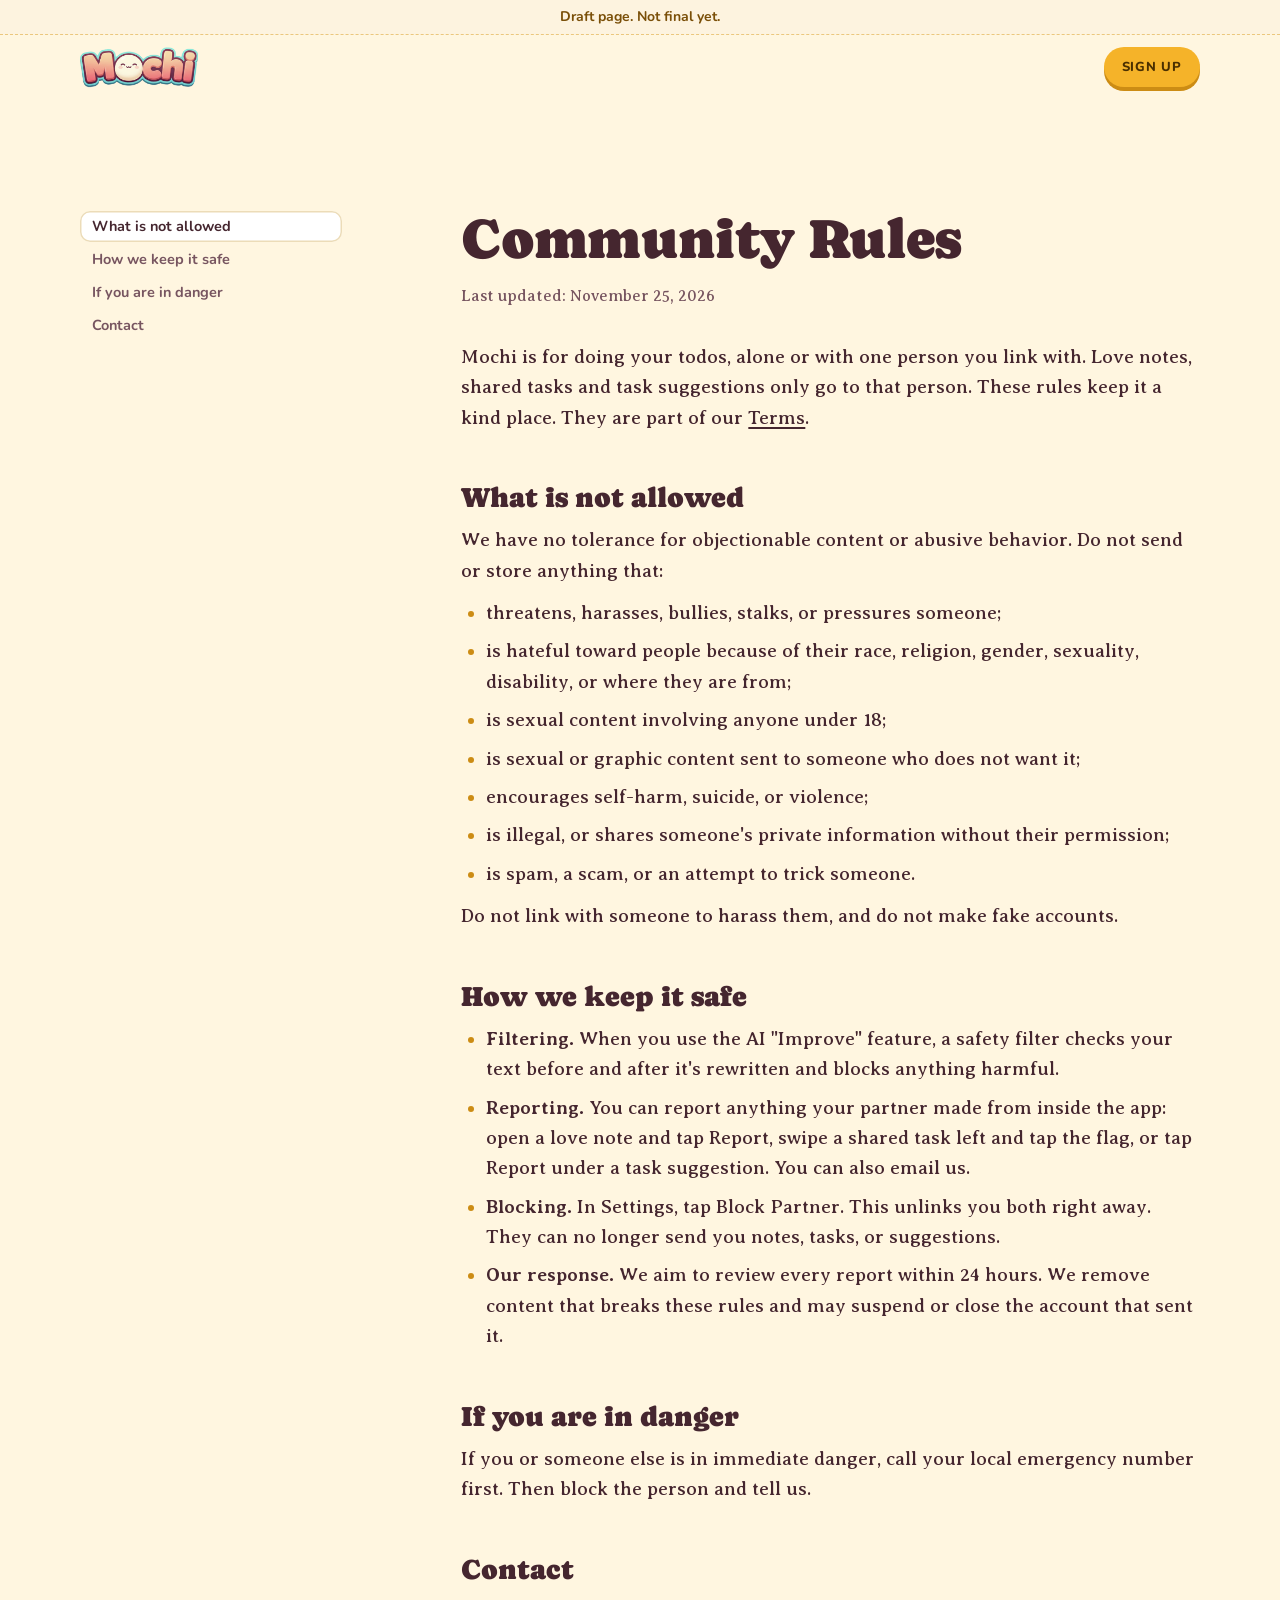
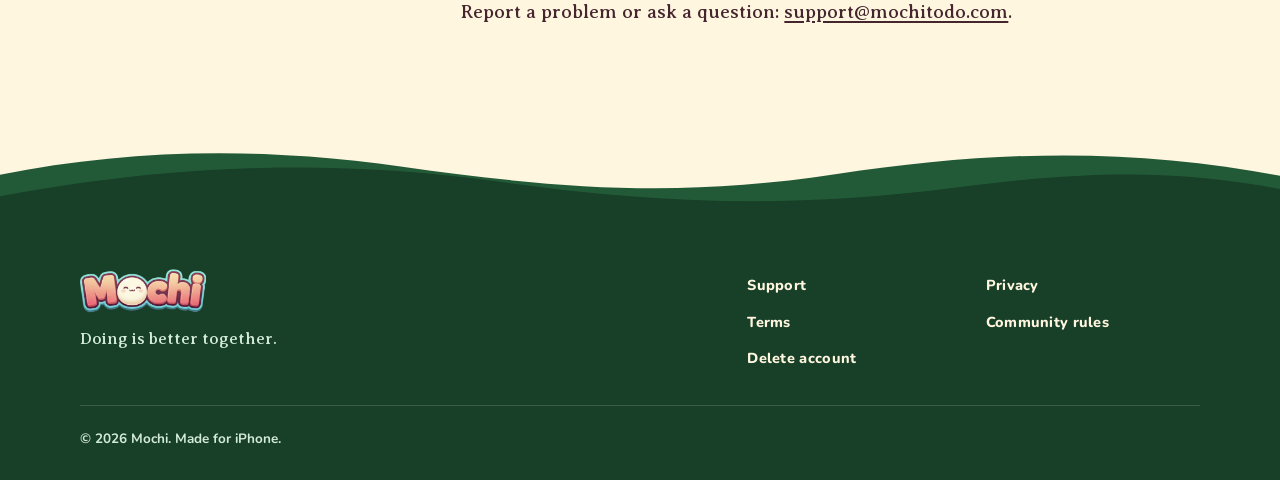
==== commit 52723f7f: "Publish 2026-11-25 14:43" ====
--- a/community/index.html
+++ b/community/index.html
@@ -1,4 +1,4 @@
-<!DOCTYPE html><html lang="en"><head><meta charset="utf-8"><meta name="viewport" content="width=device-width, initial-scale=1, viewport-fit=cover"><title>Community rules · Mochi</title><meta name="description" content="The rules for notes and shared tasks in Mochi, and how to report or block."><meta name="robots" content="noindex"><link rel="canonical" href="https://mochitodo.com/community/"><meta property="og:title" content="Community rules"><meta property="og:description" content="The rules for notes and shared tasks in Mochi, and how to report or block."><meta property="og:type" content="website"><meta property="og:image" content="https://mochitodo.com/images/icon.jpg"><meta name="theme-color" content="#fff6e0"><link rel="icon" type="image/png" href="/favicon.png"><link rel="apple-touch-icon" href="/apple-touch-icon.png"><link rel="stylesheet" href="/_astro/Base.BfT3Qkx3.css"></head><body><div class="draft-banner" role="note">Draft page. Not final yet.</div><header class="site-header" data-astro-cid-nen7h5rs><div class="wrap bar" data-astro-cid-nen7h5rs><a class="brand" href="/" aria-label="Mochi home" data-astro-cid-nen7h5rs><img src="/images/logotype.png" alt="Mochi" width="118" height="41" data-astro-cid-nen7h5rs></a><nav aria-label="Main" data-astro-cid-nen7h5rs><a class="far" href="/support/" data-astro-cid-nen7h5rs>Support</a><a class="btn gold small nav-cta" href="/#get" data-request-access tabindex="-1" aria-hidden="true" data-astro-cid-nen7h5rs>Sign up</a></nav></div></header><script>
+<!DOCTYPE html><html lang="en"><head><meta charset="utf-8"><meta name="viewport" content="width=device-width, initial-scale=1, viewport-fit=cover"><title>Community rules · Mochi</title><meta name="description" content="The rules for notes and shared tasks in Mochi, and how to report or block."><meta name="robots" content="noindex"><link rel="canonical" href="https://mochitodo.com/community/"><meta property="og:title" content="Community rules"><meta property="og:description" content="The rules for notes and shared tasks in Mochi, and how to report or block."><meta property="og:type" content="website"><meta property="og:image" content="https://mochitodo.com/images/icon.jpg"><meta name="theme-color" content="#fff6e0"><link rel="icon" type="image/png" href="/favicon.png"><link rel="apple-touch-icon" href="/apple-touch-icon.png"><link rel="stylesheet" href="/_astro/Base.BgJPq5nL.css"></head><body><div class="draft-banner" role="note">Draft page. Not final yet.</div><header class="site-header" data-astro-cid-nen7h5rs><div class="wrap bar" data-astro-cid-nen7h5rs><a class="brand" href="/" aria-label="Mochi home" data-astro-cid-nen7h5rs><img src="/images/logotype.png" alt="Mochi" width="118" height="41" data-astro-cid-nen7h5rs></a><nav aria-label="Main" data-astro-cid-nen7h5rs><a class="far" href="/support/" data-astro-cid-nen7h5rs>Support</a><a class="btn gold small nav-cta" href="/#get" data-request-access tabindex="-1" aria-hidden="true" data-astro-cid-nen7h5rs>Sign up</a></nav></div></header><script>
   // The logo starts big at the top of the page and shrinks to its header size over the first
   // stretch of scrolling. Only the picture scales: the header's height never changes, so the
   // page under it never jumps. --logo-k is the scale, set straight from the scroll position.
@@ -6,12 +6,16 @@
     var header = document.querySelector(".site-header");
     if (!header) return;
     var waiting = false, cta = header.querySelector(".nav-cta"), support = header.querySelector("nav a.far");
-    var hero = document.querySelector(".hero");
+    // The header comes before the page in the markup, so the page's parts are looked up when needed.
+    var hero = null, heroLogo = null;
     function size() {
       waiting = false;
+      hero = hero || document.querySelector(".hero");
+      heroLogo = heroLogo || document.querySelector(".hero-logo");   // desktop home: the big logo is in the hero
       var big = parseFloat(getComputedStyle(header).getPropertyValue("--logo-big")) || 1;
       var p = Math.min(Math.max(window.pageYOffset / 140, 0), 1);
       header.style.setProperty("--logo-k", (big - (big - 1) * p).toFixed(3));
+      if (heroLogo) header.classList.toggle("tucked", heroLogo.offsetParent !== null && heroLogo.getBoundingClientRect().bottom > header.offsetHeight);
       // Past the hero (or the first stretch of a page without one): swap Support for the button.
       if (!cta) return;
       var past = hero ? hero.getBoundingClientRect().bottom < header.offsetHeight : window.pageYOffset > 320;
@@ -20,12 +24,15 @@
       cta.setAttribute("aria-hidden", past ? "false" : "true"); cta.tabIndex = past ? 0 : -1;
       if (support) { support.setAttribute("aria-hidden", past ? "true" : "false"); support.tabIndex = past ? -1 : 0; }
     }
+    // Desktop home page: the big logo is in the hero, so the header's small one stays tucked away
+    // while that one is on screen.
     function ask() { if (!waiting) { waiting = true; requestAnimationFrame(size); } }
     window.addEventListener("scroll", ask, { passive: true });
     window.addEventListener("resize", ask);
     size();
+    document.addEventListener("DOMContentLoaded", size);   // again once the page below exists
   })();
-</script><main><div class="wrap reading"><nav class="reading-toc" id="toc" aria-label="On this page"></nav><article class="prose" id="prose"><h1>Community Rules</h1><p class="updated">Last updated: November 15, 2026</p><p>Mochi is for doing your todos, alone or with one person you link with. Love notes, shared tasks and task suggestions only go to that person. These rules keep it a kind place. They are part of our <a href="/eula/">Terms</a>.</p><h2>What is not allowed</h2><p>We have no tolerance for objectionable content or abusive behavior. Do not send or store anything that:</p><ul><li>threatens, harasses, bullies, stalks, or pressures someone;</li><li>is hateful toward people because of their race, religion, gender, sexuality, disability, or where they are from;</li><li>is sexual content involving anyone under 18;</li><li>is sexual or graphic content sent to someone who does not want it;</li><li>encourages self-harm, suicide, or violence;</li><li>is illegal, or shares someone's private information without their permission;</li><li>is spam, a scam, or an attempt to trick someone.</li></ul><p>Do not link with someone to harass them, and do not make fake accounts.</p><h2>How we keep it safe</h2><ul><li><b>Filtering.</b> When you use the AI "Improve" feature, a safety filter checks your text before and after it's rewritten and blocks anything harmful.</li><li><b>Reporting.</b> You can report a love note from inside the app: open the note and tap Report. You can also email us.</li><li><b>Blocking.</b> In Settings, tap Block Partner. This unlinks you both right away. They can no longer send you notes, tasks, or suggestions.</li><li><b>Our response.</b> We aim to review every report within 24 hours. We remove content that breaks these rules and may suspend or close the account that sent it.</li></ul><h2>If you are in danger</h2><p>If you or someone else is in immediate danger, call your local emergency number first. Then block the person and tell us.</p><h2>Contact</h2><p>Report a problem or ask a question: <mark class="todo">[support email]</mark>.</p></article></div></main><footer class="site-footer" data-astro-cid-jo6i4kqk><div class="edge" data-astro-cid-jo6i4kqk><div class="hill" aria-hidden="true" data-astro-cid-fsosadq3><svg viewBox="0 0 1440 90" preserveAspectRatio="none" data-astro-cid-fsosadq3><path fill="var(--moss)" d="M0 46C150 12 300 6 470 30c170 24 300 34 470 8 170-26 330-30 500 6V90H0z" data-astro-cid-fsosadq3></path></svg><svg viewBox="0 0 1440 90" preserveAspectRatio="none" data-astro-cid-fsosadq3><path fill="var(--moss-deep)" d="M0 62C200 26 380 22 560 46c180 24 330 30 520 6 150-19 250-18 360 2V90H0z" data-astro-cid-fsosadq3></path></svg></div></div><div class="ground" data-astro-cid-jo6i4kqk><div class="wrap inner" data-astro-cid-jo6i4kqk><div class="who" data-astro-cid-jo6i4kqk><img src="/images/logotype.png" alt="Mochi" width="126" height="44" data-astro-cid-jo6i4kqk><p id="foot-line" data-astro-cid-jo6i4kqk>Doing is better together.</p></div><nav aria-label="Footer" data-astro-cid-jo6i4kqk><ul data-astro-cid-jo6i4kqk><li data-astro-cid-jo6i4kqk><a href="/support/" data-astro-cid-jo6i4kqk>Support</a></li><li data-astro-cid-jo6i4kqk><a href="/privacy/" data-astro-cid-jo6i4kqk>Privacy</a></li><li data-astro-cid-jo6i4kqk><a href="/eula/" data-astro-cid-jo6i4kqk>Terms</a></li><li data-astro-cid-jo6i4kqk><a href="/community/" data-astro-cid-jo6i4kqk>Community rules</a></li><li data-astro-cid-jo6i4kqk><a href="/delete-account/" data-astro-cid-jo6i4kqk>Delete account</a></li></ul></nav><p class="fine" data-astro-cid-jo6i4kqk>© 2026 Mochi. Made for iPhone.</p></div></div></footer></body></html><script>
+</script><main><div class="wrap reading"><nav class="reading-toc" id="toc" aria-label="On this page"></nav><article class="prose" id="prose"><h1>Community Rules</h1><p class="updated">Last updated: November 25, 2026</p><p>Mochi is for doing your todos, alone or with one person you link with. Love notes, shared tasks and task suggestions only go to that person. These rules keep it a kind place. They are part of our <a href="/eula/">Terms</a>.</p><h2>What is not allowed</h2><p>We have no tolerance for objectionable content or abusive behavior. Do not send or store anything that:</p><ul><li>threatens, harasses, bullies, stalks, or pressures someone;</li><li>is hateful toward people because of their race, religion, gender, sexuality, disability, or where they are from;</li><li>is sexual content involving anyone under 18;</li><li>is sexual or graphic content sent to someone who does not want it;</li><li>encourages self-harm, suicide, or violence;</li><li>is illegal, or shares someone's private information without their permission;</li><li>is spam, a scam, or an attempt to trick someone.</li></ul><p>Do not link with someone to harass them, and do not make fake accounts.</p><h2>How we keep it safe</h2><ul><li><b>Filtering.</b> When you use the AI "Improve" feature, a safety filter checks your text before and after it's rewritten and blocks anything harmful.</li><li><b>Reporting.</b> You can report anything your partner made from inside the app: open a love note and tap Report, swipe a shared task left and tap the flag, or tap Report under a task suggestion. You can also email us.</li><li><b>Blocking.</b> In Settings, tap Block Partner. This unlinks you both right away. They can no longer send you notes, tasks, or suggestions.</li><li><b>Our response.</b> We aim to review every report within 24 hours. We remove content that breaks these rules and may suspend or close the account that sent it.</li></ul><h2>If you are in danger</h2><p>If you or someone else is in immediate danger, call your local emergency number first. Then block the person and tell us.</p><h2>Contact</h2><p>Report a problem or ask a question: <a href="mailto:support@mochitodo.com">support@mochitodo.com</a>.</p></article></div></main><footer class="site-footer" data-astro-cid-jo6i4kqk><div class="edge" data-astro-cid-jo6i4kqk><div class="hill" aria-hidden="true" data-astro-cid-fsosadq3><svg viewBox="0 0 1440 90" preserveAspectRatio="none" data-astro-cid-fsosadq3><path fill="var(--moss)" d="M0 46C150 12 300 6 470 30c170 24 300 34 470 8 170-26 330-30 500 6V90H0z" data-astro-cid-fsosadq3></path></svg><svg viewBox="0 0 1440 90" preserveAspectRatio="none" data-astro-cid-fsosadq3><path fill="var(--moss-deep)" d="M0 62C200 26 380 22 560 46c180 24 330 30 520 6 150-19 250-18 360 2V90H0z" data-astro-cid-fsosadq3></path></svg></div></div><div class="ground" data-astro-cid-jo6i4kqk><div class="wrap inner" data-astro-cid-jo6i4kqk><div class="who" data-astro-cid-jo6i4kqk><img src="/images/logotype.png" alt="Mochi" width="126" height="44" data-astro-cid-jo6i4kqk><p id="foot-line" data-astro-cid-jo6i4kqk>Doing is better together.</p></div><nav aria-label="Footer" data-astro-cid-jo6i4kqk><ul data-astro-cid-jo6i4kqk><li data-astro-cid-jo6i4kqk><a href="/support/" data-astro-cid-jo6i4kqk>Support</a></li><li data-astro-cid-jo6i4kqk><a href="/privacy/" data-astro-cid-jo6i4kqk>Privacy</a></li><li data-astro-cid-jo6i4kqk><a href="/eula/" data-astro-cid-jo6i4kqk>Terms</a></li><li data-astro-cid-jo6i4kqk><a href="/community/" data-astro-cid-jo6i4kqk>Community rules</a></li><li data-astro-cid-jo6i4kqk><a href="/delete-account/" data-astro-cid-jo6i4kqk>Delete account</a></li></ul></nav><p class="fine" data-astro-cid-jo6i4kqk>© 2026 Mochi. Made for iPhone.</p></div></div></footer></body></html><script>
 (function () {
   var toc = document.getElementById("toc"), prose = document.getElementById("prose");
   var heads = Array.prototype.filter.call(prose.querySelectorAll("h2"), function (h) { return !h.closest(".short"); });
--- a/_astro/Base.BgJPq5nL.css
+++ b/_astro/Base.BgJPq5nL.css
@@ -0,0 +1 @@
+@font-face{font-family:Caprasimo;font-style:normal;font-display:swap;font-weight:400;src:url(/_astro/caprasimo-latin-400-normal.u3avbpQ7.woff2)format("woff2"),url(/_astro/caprasimo-latin-400-normal.CPOhBPz8.woff)format("woff")}@font-face{font-family:Averia Serif Libre;font-style:normal;font-display:swap;font-weight:400;src:url(/_astro/averia-serif-libre-latin-400-normal.B48ZlFjk.woff2)format("woff2"),url(/_astro/averia-serif-libre-latin-400-normal.YxHUUm7R.woff)format("woff")}@font-face{font-family:Averia Serif Libre;font-style:italic;font-display:swap;font-weight:400;src:url(/_astro/averia-serif-libre-latin-400-italic.D4iJQcRI.woff2)format("woff2"),url(/_astro/averia-serif-libre-latin-400-italic.CAQE7r4O.woff)format("woff")}@font-face{font-family:Averia Serif Libre;font-style:normal;font-display:swap;font-weight:700;src:url(/_astro/averia-serif-libre-latin-700-normal.Cs78DjWF.woff2)format("woff2"),url(/_astro/averia-serif-libre-latin-700-normal.CMD-jnEt.woff)format("woff")}@font-face{font-family:Permanent Marker;font-style:normal;font-display:swap;font-weight:400;src:url(/_astro/permanent-marker-latin-400-normal.BF23djCy.woff2)format("woff2"),url(/_astro/permanent-marker-latin-400-normal.BnZj5c41.woff)format("woff")}@font-face{font-family:Nunito;font-style:normal;font-display:swap;font-weight:700;src:url(/_astro/nunito-latin-700-normal.Dort48En.woff2)format("woff2"),url(/_astro/nunito-latin-700-normal.OcDqTBcA.woff)format("woff")}@font-face{font-family:Nunito;font-style:normal;font-display:swap;font-weight:800;src:url(/_astro/nunito-latin-800-normal.Dz8SOQK_.woff2)format("woff2"),url(/_astro/nunito-latin-800-normal.D-J0wlBY.woff)format("woff")}:root{--cream:#fff6e0;--cream-deep:#ffecc2;--paper:#fff;--ink:#45262f;--ink-soft:#775560;--line:#ecdcb8;--line-paper:#efe7da;--moss:#225a37;--moss-deep:#183f27;--moss-light:#33794b;--moss-ink:#d2ebd8;--leaf:#73d47d;--leaf-dark:#4fae5a;--leaf-ink:#143a22;--gold:#f5b329;--gold-dark:#cc8c14;--gold-ink:#4a2f00;--heart:#e8196a;--coral:#f0806f;--teal:#6fd3cd;--display:"Caprasimo", "Cooper Black", Georgia, serif;--text:"Averia Serif Libre", Georgia, "Times New Roman", serif;--ui:"Nunito", ui-rounded, -apple-system, BlinkMacSystemFont, "Helvetica Neue", Arial, sans-serif;--hand:"Permanent Marker", "Marker Felt", cursive;--mono:ui-monospace, "SF Mono", Menlo, monospace;--s1:4px;--s2:8px;--s3:12px;--s4:16px;--s5:24px;--s6:32px;--s7:48px;--s8:72px;--s9:112px;--wrap:1120px;--gutter:24px;--pad:clamp(20px, 4vw, 40px);--header:64px;--ease:cubic-bezier(.16, 1, .3, 1);--quick:.24s;--slow:.52s;--radius:22px;--focus:0 0 0 3px var(--cream), 0 0 0 6px var(--ink)}*,:before,:after{box-sizing:border-box}html{-webkit-text-size-adjust:100%;scroll-behavior:smooth;scroll-padding-top:calc(var(--header) + 20px);scrollbar-color:var(--gold) var(--cream-deep)}body{background:var(--cream);min-height:100dvh;color:var(--ink);font:400 19px/1.6 var(--text);-webkit-font-smoothing:antialiased;text-rendering:optimizelegibility;caret-color:var(--heart);accent-color:var(--heart);flex-direction:column;margin:0;display:flex}main{flex:1}::selection{background:var(--gold);color:var(--ink)}img,video{max-width:100%;height:auto;display:block}a{color:inherit;text-underline-offset:.18em;text-decoration-thickness:1.5px}a:hover{text-decoration-thickness:2.5px}button{font:inherit;color:inherit}:focus-visible{box-shadow:var(--focus);border-radius:8px;outline:none}[hidden]{display:none!important}h1,h2,h3{text-wrap:balance;margin:0}h1{font:400 clamp(40px, 6.2vw, 76px)/1.02 var(--display);letter-spacing:-.012em}h2{font:400 clamp(30px, 4vw, 46px)/1.06 var(--display);letter-spacing:-.008em}h3{font:700 21px/1.25 var(--text)}p{text-wrap:pretty;margin:0}strong,b{font-weight:700}.label{font:800 13px/1 var(--ui);letter-spacing:.08em;text-transform:uppercase}.wrap{width:100%;max-width:calc(var(--wrap) + 2 * var(--pad));padding-inline:var(--pad);margin-inline:auto}.grid{column-gap:var(--gutter);grid-template-columns:repeat(12,minmax(0,1fr));display:grid}.soft{color:var(--ink-soft)}.btn{--face:var(--leaf);--lip:var(--leaf-dark);--on:var(--leaf-ink);cursor:pointer;min-height:54px;font:800 15px/1 var(--ui);letter-spacing:.06em;text-transform:uppercase;color:var(--on);background:var(--face);box-shadow:0 5px 0 var(--lip);white-space:nowrap;transition:transform var(--quick) var(--ease), box-shadow var(--quick) var(--ease), background-color var(--quick) var(--ease);-webkit-tap-highlight-color:transparent;user-select:none;border:0;border-radius:999px;justify-content:center;align-items:center;gap:10px;padding:0 28px;text-decoration:none;display:inline-flex}.btn:hover{box-shadow:0 7px 0 var(--lip);transform:translateY(-2px)}.btn:active{box-shadow:0 1px 0 var(--lip);transition-duration:60ms;transform:translateY(4px)}.btn:focus-visible{box-shadow:0 5px 0 var(--lip), var(--focus);border-radius:999px}.btn.gold{--face:var(--gold);--lip:var(--gold-dark);--on:var(--gold-ink)}.btn.quiet{--face:var(--paper);--lip:var(--line);--on:var(--ink)}.btn.block{width:100%;display:flex}.btn.small{min-height:40px;box-shadow:0 4px 0 var(--lip);padding:0 18px;font-size:13px}.btn[aria-disabled=true],.btn:disabled{--face:#eadfc6;--lip:#cfc3a6;--on:#6b5a3c;cursor:default;pointer-events:none}.textlink{font:800 15px/1 var(--ui);letter-spacing:.02em}.draft-banner{color:#7a4f08;text-align:center;font:700 14px/1.3 var(--ui);background:#fdf3df;border-bottom:1.5px dashed #ebc77d;padding:8px 16px}mark.todo{color:#8a1f1f;font:800 .86em/1.2 var(--ui);background:#ffd9d6;border-radius:6px;padding:2px 7px}.reading{gap:var(--s7) var(--gutter);padding-block:var(--s8) var(--s9);grid-template-columns:minmax(0,1fr);display:grid}.reading-toc{display:none}.prose{max-width:68ch}.prose h1{margin-bottom:var(--s4);font-size:clamp(36px,5vw,56px)}.prose h2{font:400 28px/1.15 var(--display);letter-spacing:0;margin:var(--s7) 0 var(--s3);scroll-margin-top:calc(var(--header) + 24px)}.prose h3{font:700 20.5px/1.3 var(--text);margin:var(--s6) 0 var(--s2)}.prose p+p{margin-top:var(--s4)}.prose ul,.prose ol{margin:var(--s3) 0;padding-left:1.3em}.prose li+li{margin-top:var(--s2)}.prose li::marker{color:var(--gold-dark);font-weight:700}.prose .updated{color:var(--ink-soft);margin-bottom:var(--s6);font-size:16px}.prose .short{background:var(--paper);border:1.5px solid var(--line);border-radius:var(--radius);padding:var(--s5) var(--s5) var(--s5) var(--s6);margin-bottom:var(--s2);position:relative}.prose .short h2{font:400 24px/1.1 var(--display);margin:0 0 var(--s3)}.prose .short ul{margin:0;padding:0;list-style:none}.prose .short li{padding-left:34px;position:relative}.prose .short li:before{content:"";background:var(--leaf) url("data:image/svg+xml,%3Csvg xmlns='http://www.w3.org/2000/svg' viewBox='0 0 22 22'%3E%3Cpath d='M6 11.5l3.4 3.4L16.2 8' fill='none' stroke='%23143a22' stroke-width='2.4' stroke-linecap='round' stroke-linejoin='round'/%3E%3C/svg%3E") center/contain no-repeat;border-radius:7px;width:22px;height:22px;position:absolute;top:.2em;left:0}.prose .tablewrap{margin:var(--s4) 0;border:1.5px solid var(--line);background:var(--paper);border-radius:14px;overflow-x:auto}.prose table{border-collapse:collapse;width:100%;font-size:16.5px;line-height:1.5}.prose th,.prose td{text-align:left;vertical-align:top;border-bottom:1.5px solid var(--line-paper);padding:12px 16px}.prose tr:last-child td{border-bottom:0}.prose th{font:800 12.5px/1.2 var(--ui);letter-spacing:.08em;text-transform:uppercase;color:var(--ink-soft);background:#fffaf0}.prose td:first-child{font-weight:700}.prose .caps{font-size:16.5px}@media (width>=960px){.reading{grid-template-columns:repeat(12,minmax(0,1fr))}.reading-toc{top:calc(var(--header) + 32px);max-height:calc(100dvh - var(--header) - 64px);grid-column:1/span 3;align-self:start;display:block;position:sticky;overflow:auto}.reading-toc ol{gap:2px;margin:0;padding:0;list-style:none;display:grid}.reading-toc a{color:var(--ink-soft);font:700 14.5px/1.3 var(--ui);border-radius:10px;padding:6px 12px;text-decoration:none;display:block}.reading-toc a:hover{background:var(--cream-deep);color:var(--ink)}.reading-toc a[aria-current=true]{background:var(--paper);color:var(--ink);box-shadow:inset 0 0 0 1.5px var(--line)}.reading .prose{grid-column:5/span 8}}@media (prefers-reduced-motion:reduce){html{scroll-behavior:auto}*,:before,:after{transition-duration:1ms!important;animation-duration:1ms!important;animation-iteration-count:1!important}}.site-header[data-astro-cid-nen7h5rs]{--logo-big:2.1;z-index:20;pointer-events:none;background:var(--cream);margin-bottom:40px;position:sticky;top:0}.site-header[data-astro-cid-nen7h5rs] a[data-astro-cid-nen7h5rs]{pointer-events:auto}.bar[data-astro-cid-nen7h5rs]{height:var(--header);grid-template-columns:1fr auto 1fr;align-items:center;display:grid}.brand[data-astro-cid-nen7h5rs]{grid-column:2}nav[data-astro-cid-nen7h5rs]{grid-column:3;justify-self:end;margin-right:-14px}.brand[data-astro-cid-nen7h5rs]{transition:transform var(--quick) var(--ease), opacity var(--quick) var(--ease);border-radius:12px;display:block}.site-header.tucked .brand[data-astro-cid-nen7h5rs]{opacity:0;pointer-events:none;transform:translateY(6px)}.brand[data-astro-cid-nen7h5rs]:hover{transform:rotate(-3deg)scale(1.04)}.brand[data-astro-cid-nen7h5rs] img[data-astro-cid-nen7h5rs]{width:auto;height:41px;transform:scale(var(--logo-k,var(--logo-big)));transform-origin:50% 0}nav[data-astro-cid-nen7h5rs]{place-items:center end;display:grid}nav[data-astro-cid-nen7h5rs]>[data-astro-cid-nen7h5rs]{transition:opacity var(--quick) var(--ease), transform var(--slow) var(--ease), visibility 0s linear var(--quick);grid-area:1/1}.nav-cta[data-astro-cid-nen7h5rs]{opacity:0;visibility:hidden;margin-right:14px;transform:translateY(-6px)}.site-header.cta-on .nav-cta[data-astro-cid-nen7h5rs]{opacity:1;visibility:visible;transition-delay:0s;transform:none}.site-header.cta-on nav[data-astro-cid-nen7h5rs] a[data-astro-cid-nen7h5rs].far{opacity:0;visibility:hidden;transform:translateY(6px)}nav[data-astro-cid-nen7h5rs] a[data-astro-cid-nen7h5rs]:not(.btn){height:40px;font:800 14px/1 var(--ui);letter-spacing:.02em;color:var(--ink-soft);transition:background-color var(--quick) var(--ease), color var(--quick) var(--ease);border-radius:999px;align-items:center;padding:0 14px;text-decoration:none;display:inline-flex}nav[data-astro-cid-nen7h5rs] a[data-astro-cid-nen7h5rs]:not(.btn):hover{background:var(--cream-deep);color:var(--ink)}nav[data-astro-cid-nen7h5rs] a[data-astro-cid-nen7h5rs]{white-space:nowrap}@media (width>=761px){.site-header[data-astro-cid-nen7h5rs]{--logo-big:1}.brand[data-astro-cid-nen7h5rs]{grid-column:1;justify-self:start}.brand[data-astro-cid-nen7h5rs] img[data-astro-cid-nen7h5rs]{transform-origin:0 0}}@media (width<=760px){.site-header[data-astro-cid-nen7h5rs]{--logo-big:1.7;margin-bottom:22px}nav[data-astro-cid-nen7h5rs] a[data-astro-cid-nen7h5rs].far{display:none}}.hill[data-astro-cid-fsosadq3]{height:clamp(40px,6.5vw,90px);margin-bottom:-1px;position:relative;overflow:hidden}.hill[data-astro-cid-fsosadq3] svg[data-astro-cid-fsosadq3]{width:100%;height:100%;display:block;position:absolute;inset:0}.hill[data-astro-cid-fsosadq3] svg[data-astro-cid-fsosadq3]:first-child:not(:last-child){width:auto;left:-32px;right:-32px}.edge[data-astro-cid-jo6i4kqk]{background:var(--cream)}.ground[data-astro-cid-jo6i4kqk]{background:var(--moss-deep);color:var(--cream);padding:var(--s7) 0 calc(var(--s6) + env(safe-area-inset-bottom))}.inner[data-astro-cid-jo6i4kqk]{gap:var(--s6) var(--gutter);grid-template-columns:repeat(12,minmax(0,1fr));align-items:start;display:grid}.who[data-astro-cid-jo6i4kqk]{grid-column:1/span 6}.who[data-astro-cid-jo6i4kqk] img[data-astro-cid-jo6i4kqk]{width:auto;height:44px}.who[data-astro-cid-jo6i4kqk] p[data-astro-cid-jo6i4kqk]{margin-top:var(--s3);color:var(--moss-ink);max-width:34ch;font-size:17px}nav[data-astro-cid-jo6i4kqk]{grid-column:8/span 5}ul[data-astro-cid-jo6i4kqk]{gap:6px var(--gutter);grid-template-columns:1fr 1fr;margin:0;padding:0;list-style:none;display:grid}a[data-astro-cid-jo6i4kqk]{font:800 14.5px/1.2 var(--ui);letter-spacing:.02em;color:var(--cream);padding:5px 0;text-decoration:none;display:inline-block}a[data-astro-cid-jo6i4kqk]:hover{text-underline-offset:4px;text-decoration:underline 2px}.fine[data-astro-cid-jo6i4kqk]{padding-top:var(--s5);color:var(--moss-ink);font:600 13.5px/1.4 var(--ui);border-top:1.5px solid #fff6e029;grid-column:1/-1}.site-footer :focus-visible{box-shadow:0 0 0 3px var(--moss-deep), 0 0 0 6px var(--cream)}@media (width<=720px){.who[data-astro-cid-jo6i4kqk],nav[data-astro-cid-jo6i4kqk]{grid-column:1/-1}}
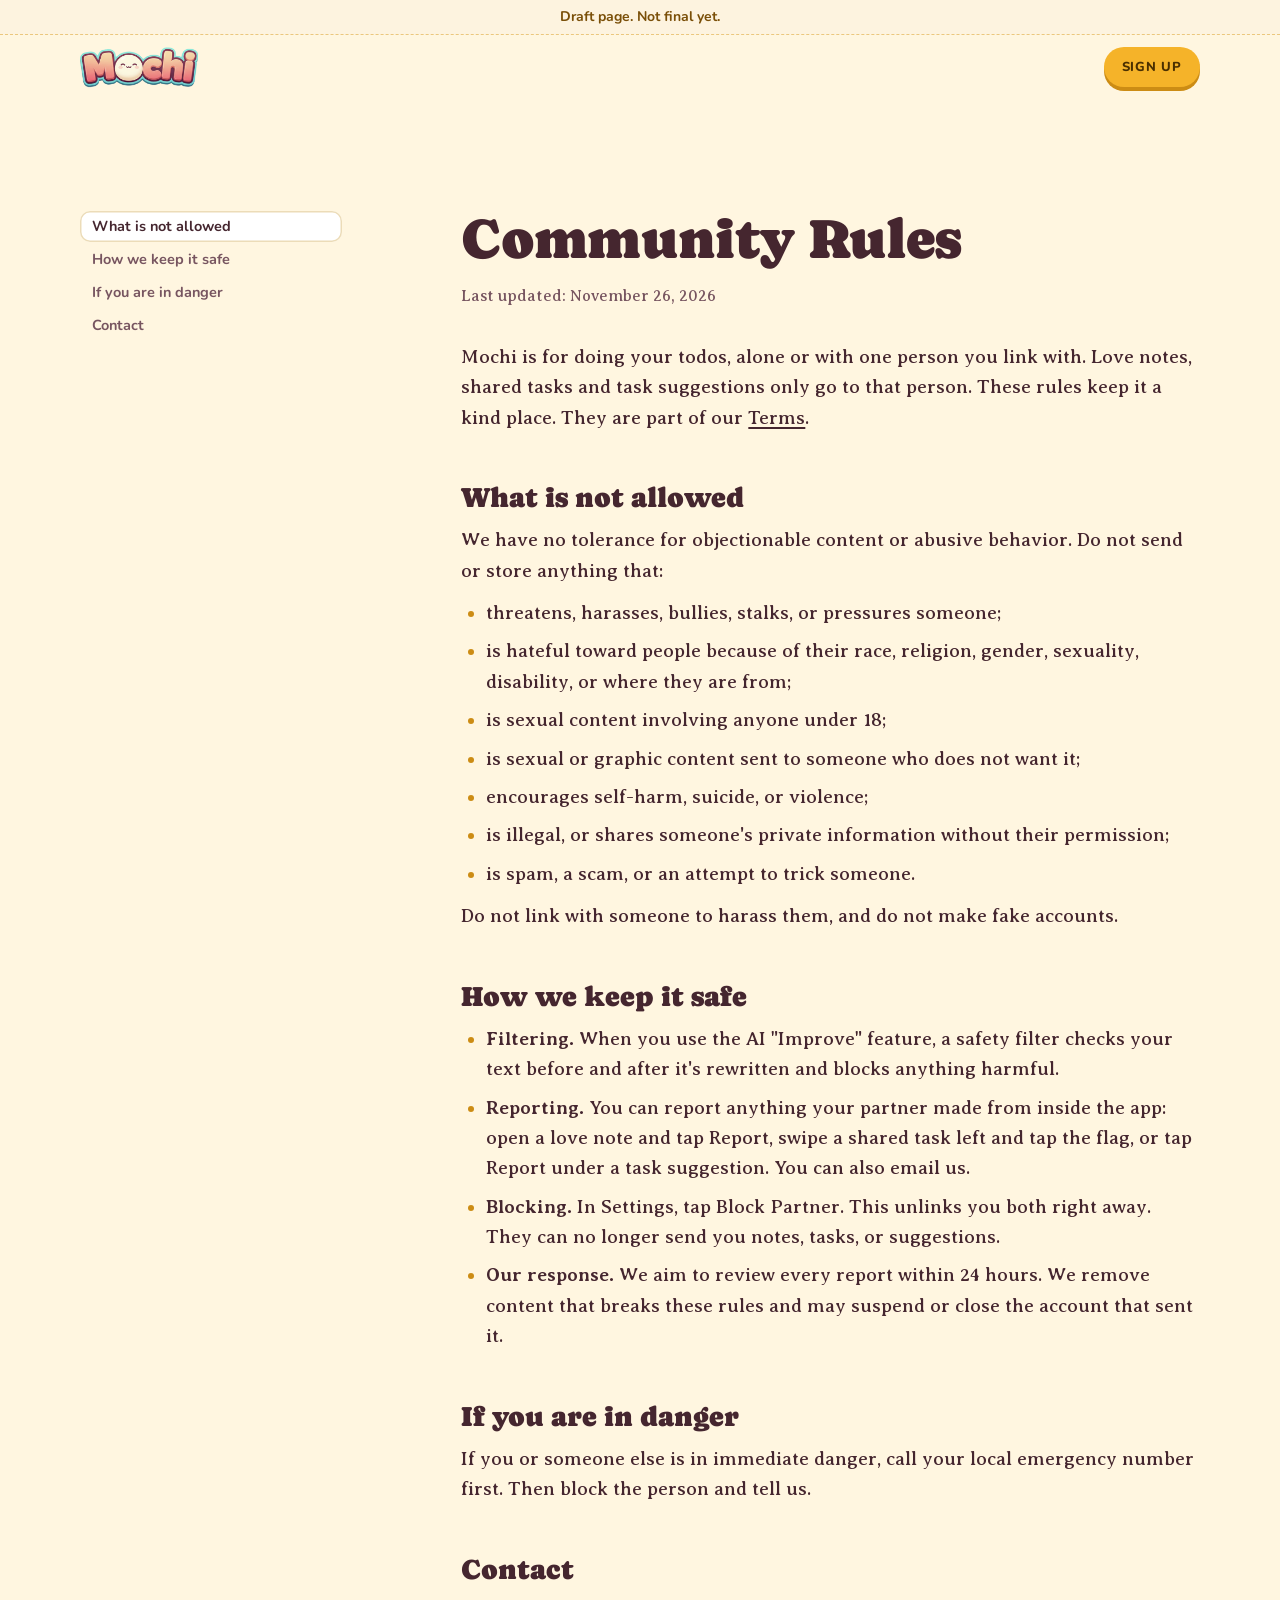
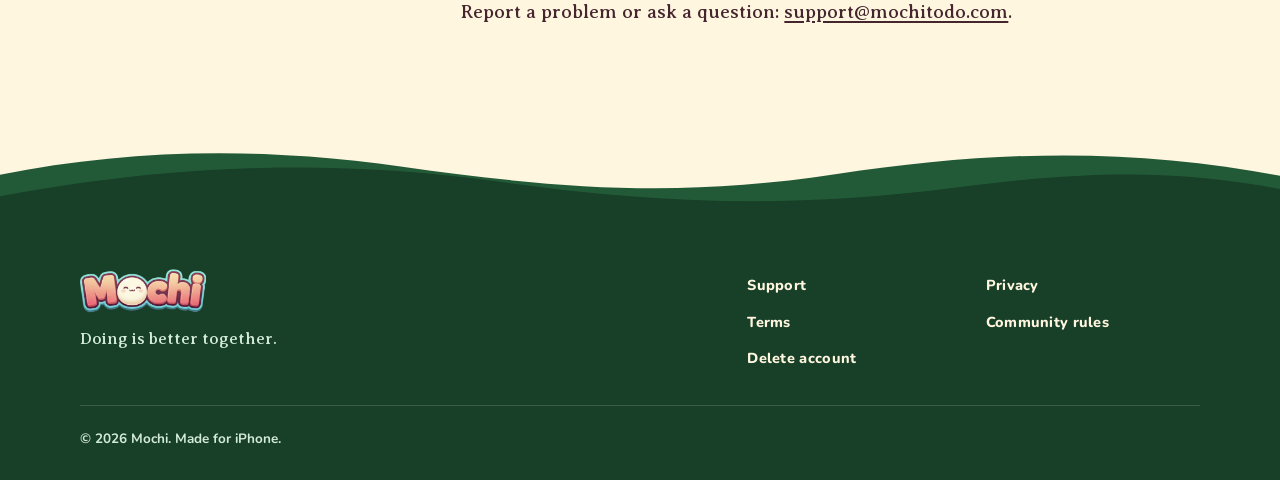
==== commit 035bf523: "Publish 2026-11-27 09:19" ====
--- a/community/index.html
+++ b/community/index.html
@@ -32,7 +32,7 @@
     size();
     document.addEventListener("DOMContentLoaded", size);   // again once the page below exists
   })();
-</script><main><div class="wrap reading"><nav class="reading-toc" id="toc" aria-label="On this page"></nav><article class="prose" id="prose"><h1>Community Rules</h1><p class="updated">Last updated: November 25, 2026</p><p>Mochi is for doing your todos, alone or with one person you link with. Love notes, shared tasks and task suggestions only go to that person. These rules keep it a kind place. They are part of our <a href="/eula/">Terms</a>.</p><h2>What is not allowed</h2><p>We have no tolerance for objectionable content or abusive behavior. Do not send or store anything that:</p><ul><li>threatens, harasses, bullies, stalks, or pressures someone;</li><li>is hateful toward people because of their race, religion, gender, sexuality, disability, or where they are from;</li><li>is sexual content involving anyone under 18;</li><li>is sexual or graphic content sent to someone who does not want it;</li><li>encourages self-harm, suicide, or violence;</li><li>is illegal, or shares someone's private information without their permission;</li><li>is spam, a scam, or an attempt to trick someone.</li></ul><p>Do not link with someone to harass them, and do not make fake accounts.</p><h2>How we keep it safe</h2><ul><li><b>Filtering.</b> When you use the AI "Improve" feature, a safety filter checks your text before and after it's rewritten and blocks anything harmful.</li><li><b>Reporting.</b> You can report anything your partner made from inside the app: open a love note and tap Report, swipe a shared task left and tap the flag, or tap Report under a task suggestion. You can also email us.</li><li><b>Blocking.</b> In Settings, tap Block Partner. This unlinks you both right away. They can no longer send you notes, tasks, or suggestions.</li><li><b>Our response.</b> We aim to review every report within 24 hours. We remove content that breaks these rules and may suspend or close the account that sent it.</li></ul><h2>If you are in danger</h2><p>If you or someone else is in immediate danger, call your local emergency number first. Then block the person and tell us.</p><h2>Contact</h2><p>Report a problem or ask a question: <a href="mailto:support@mochitodo.com">support@mochitodo.com</a>.</p></article></div></main><footer class="site-footer" data-astro-cid-jo6i4kqk><div class="edge" data-astro-cid-jo6i4kqk><div class="hill" aria-hidden="true" data-astro-cid-fsosadq3><svg viewBox="0 0 1440 90" preserveAspectRatio="none" data-astro-cid-fsosadq3><path fill="var(--moss)" d="M0 46C150 12 300 6 470 30c170 24 300 34 470 8 170-26 330-30 500 6V90H0z" data-astro-cid-fsosadq3></path></svg><svg viewBox="0 0 1440 90" preserveAspectRatio="none" data-astro-cid-fsosadq3><path fill="var(--moss-deep)" d="M0 62C200 26 380 22 560 46c180 24 330 30 520 6 150-19 250-18 360 2V90H0z" data-astro-cid-fsosadq3></path></svg></div></div><div class="ground" data-astro-cid-jo6i4kqk><div class="wrap inner" data-astro-cid-jo6i4kqk><div class="who" data-astro-cid-jo6i4kqk><img src="/images/logotype.png" alt="Mochi" width="126" height="44" data-astro-cid-jo6i4kqk><p id="foot-line" data-astro-cid-jo6i4kqk>Doing is better together.</p></div><nav aria-label="Footer" data-astro-cid-jo6i4kqk><ul data-astro-cid-jo6i4kqk><li data-astro-cid-jo6i4kqk><a href="/support/" data-astro-cid-jo6i4kqk>Support</a></li><li data-astro-cid-jo6i4kqk><a href="/privacy/" data-astro-cid-jo6i4kqk>Privacy</a></li><li data-astro-cid-jo6i4kqk><a href="/eula/" data-astro-cid-jo6i4kqk>Terms</a></li><li data-astro-cid-jo6i4kqk><a href="/community/" data-astro-cid-jo6i4kqk>Community rules</a></li><li data-astro-cid-jo6i4kqk><a href="/delete-account/" data-astro-cid-jo6i4kqk>Delete account</a></li></ul></nav><p class="fine" data-astro-cid-jo6i4kqk>© 2026 Mochi. Made for iPhone.</p></div></div></footer></body></html><script>
+</script><main><div class="wrap reading"><nav class="reading-toc" id="toc" aria-label="On this page"></nav><article class="prose" id="prose"><h1>Community Rules</h1><p class="updated">Last updated: November 26, 2026</p><p>Mochi is for doing your todos, alone or with one person you link with. Love notes, shared tasks and task suggestions only go to that person. These rules keep it a kind place. They are part of our <a href="/eula/">Terms</a>.</p><h2>What is not allowed</h2><p>We have no tolerance for objectionable content or abusive behavior. Do not send or store anything that:</p><ul><li>threatens, harasses, bullies, stalks, or pressures someone;</li><li>is hateful toward people because of their race, religion, gender, sexuality, disability, or where they are from;</li><li>is sexual content involving anyone under 18;</li><li>is sexual or graphic content sent to someone who does not want it;</li><li>encourages self-harm, suicide, or violence;</li><li>is illegal, or shares someone's private information without their permission;</li><li>is spam, a scam, or an attempt to trick someone.</li></ul><p>Do not link with someone to harass them, and do not make fake accounts.</p><h2>How we keep it safe</h2><ul><li><b>Filtering.</b> When you use the AI "Improve" feature, a safety filter checks your text before and after it's rewritten and blocks anything harmful.</li><li><b>Reporting.</b> You can report anything your partner made from inside the app: open a love note and tap Report, swipe a shared task left and tap the flag, or tap Report under a task suggestion. You can also email us.</li><li><b>Blocking.</b> In Settings, tap Block Partner. This unlinks you both right away. They can no longer send you notes, tasks, or suggestions.</li><li><b>Our response.</b> We aim to review every report within 24 hours. We remove content that breaks these rules and may suspend or close the account that sent it.</li></ul><h2>If you are in danger</h2><p>If you or someone else is in immediate danger, call your local emergency number first. Then block the person and tell us.</p><h2>Contact</h2><p>Report a problem or ask a question: <a href="mailto:support@mochitodo.com">support@mochitodo.com</a>.</p></article></div></main><footer class="site-footer" data-astro-cid-jo6i4kqk><div class="edge" data-astro-cid-jo6i4kqk><div class="hill" aria-hidden="true" data-astro-cid-fsosadq3><svg viewBox="0 0 1440 90" preserveAspectRatio="none" data-astro-cid-fsosadq3><path fill="var(--moss)" d="M0 46C150 12 300 6 470 30c170 24 300 34 470 8 170-26 330-30 500 6V90H0z" data-astro-cid-fsosadq3></path></svg><svg viewBox="0 0 1440 90" preserveAspectRatio="none" data-astro-cid-fsosadq3><path fill="var(--moss-deep)" d="M0 62C200 26 380 22 560 46c180 24 330 30 520 6 150-19 250-18 360 2V90H0z" data-astro-cid-fsosadq3></path></svg></div></div><div class="ground" data-astro-cid-jo6i4kqk><div class="wrap inner" data-astro-cid-jo6i4kqk><div class="who" data-astro-cid-jo6i4kqk><img src="/images/logotype.png" alt="Mochi" width="126" height="44" data-astro-cid-jo6i4kqk><p id="foot-line" data-astro-cid-jo6i4kqk>Doing is better together.</p></div><nav aria-label="Footer" data-astro-cid-jo6i4kqk><ul data-astro-cid-jo6i4kqk><li data-astro-cid-jo6i4kqk><a href="/support/" data-astro-cid-jo6i4kqk>Support</a></li><li data-astro-cid-jo6i4kqk><a href="/privacy/" data-astro-cid-jo6i4kqk>Privacy</a></li><li data-astro-cid-jo6i4kqk><a href="/eula/" data-astro-cid-jo6i4kqk>Terms</a></li><li data-astro-cid-jo6i4kqk><a href="/community/" data-astro-cid-jo6i4kqk>Community rules</a></li><li data-astro-cid-jo6i4kqk><a href="/delete-account/" data-astro-cid-jo6i4kqk>Delete account</a></li></ul></nav><p class="fine" data-astro-cid-jo6i4kqk>© 2026 Mochi. Made for iPhone.</p></div></div></footer></body></html><script>
 (function () {
   var toc = document.getElementById("toc"), prose = document.getElementById("prose");
   var heads = Array.prototype.filter.call(prose.querySelectorAll("h2"), function (h) { return !h.closest(".short"); });
